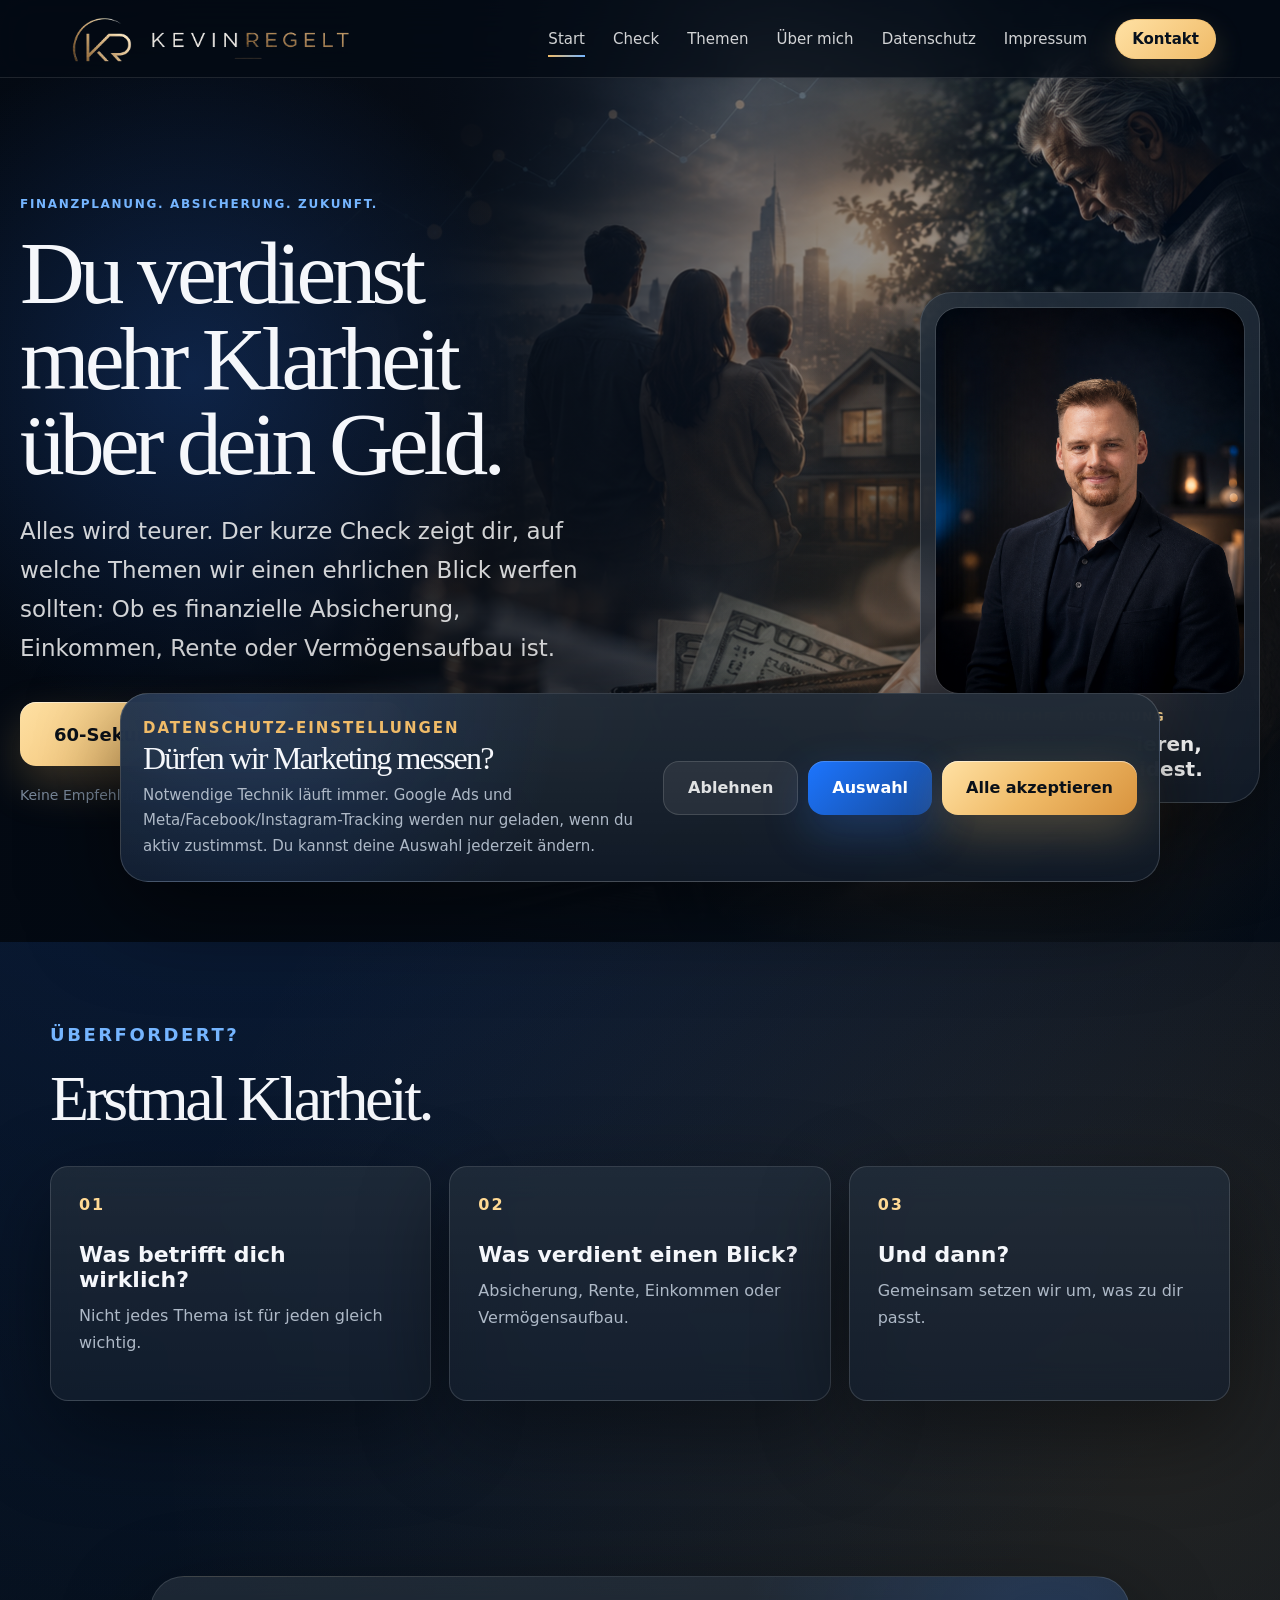
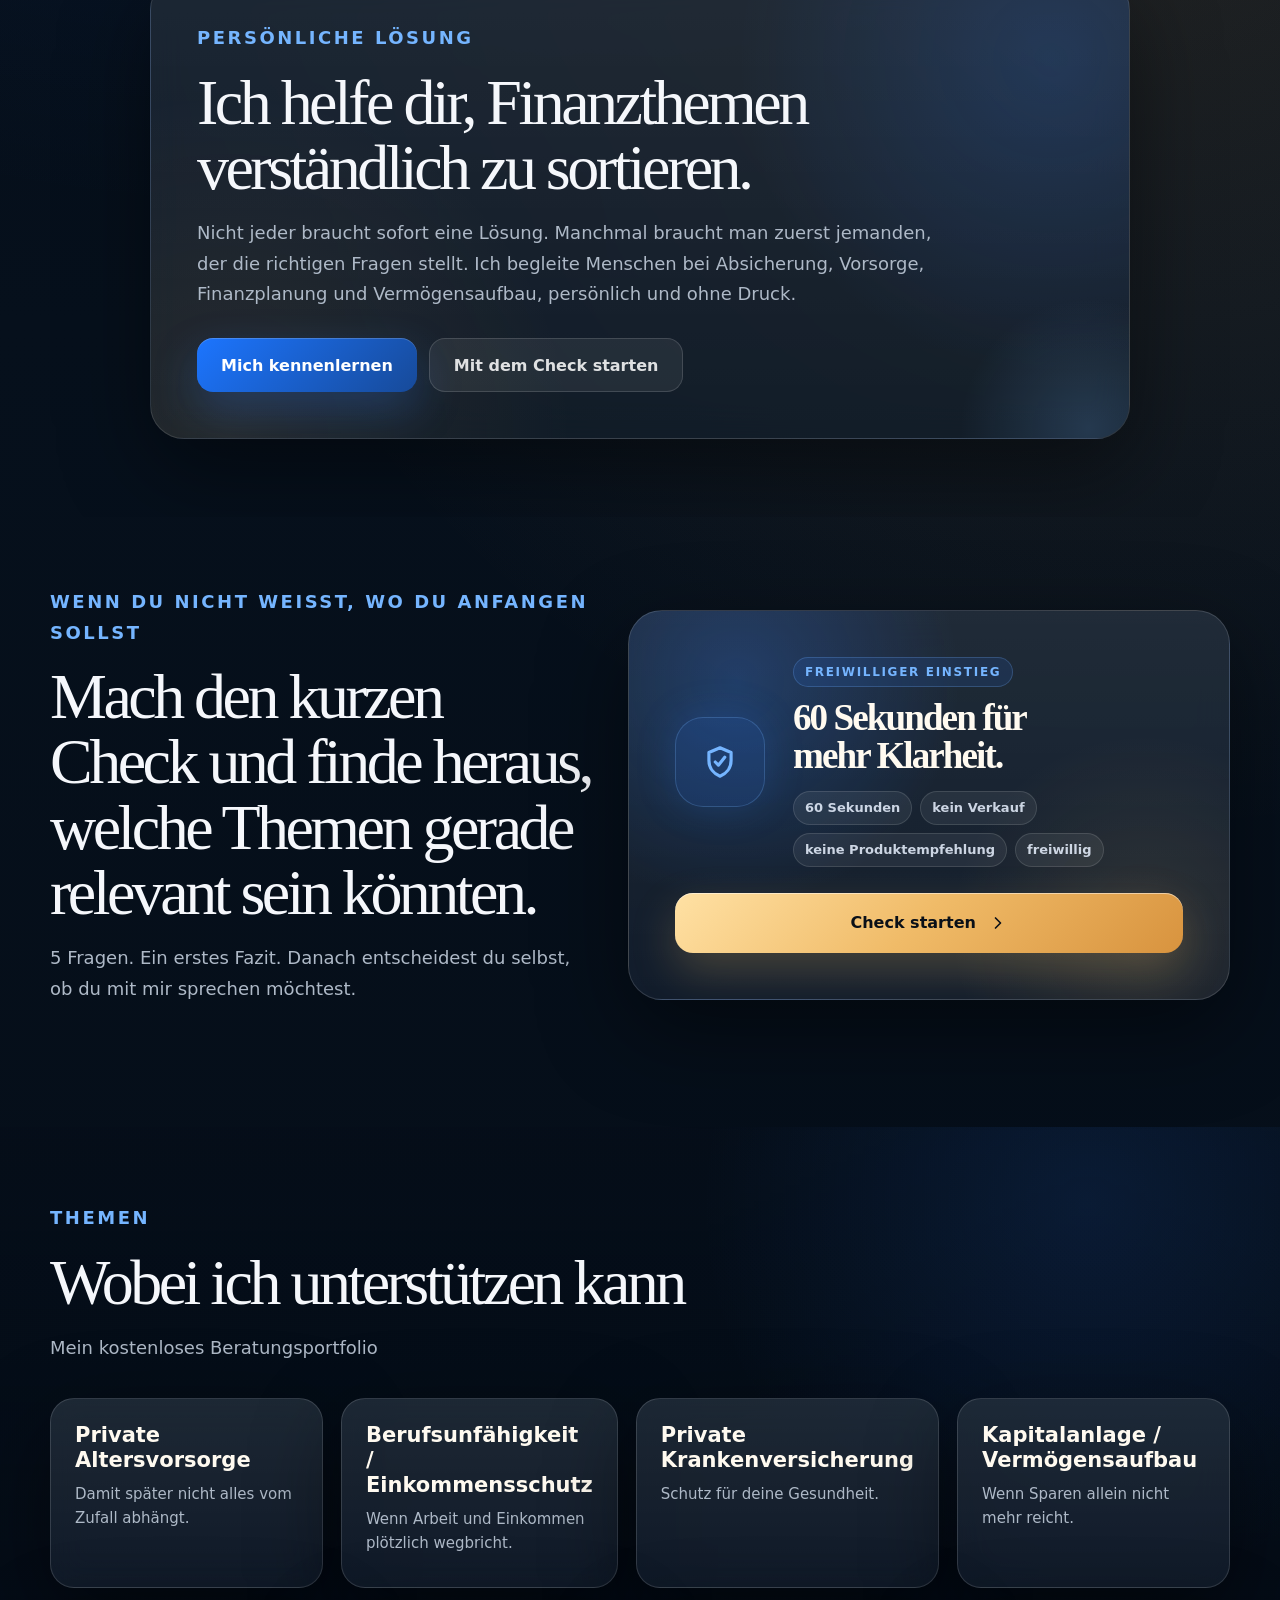
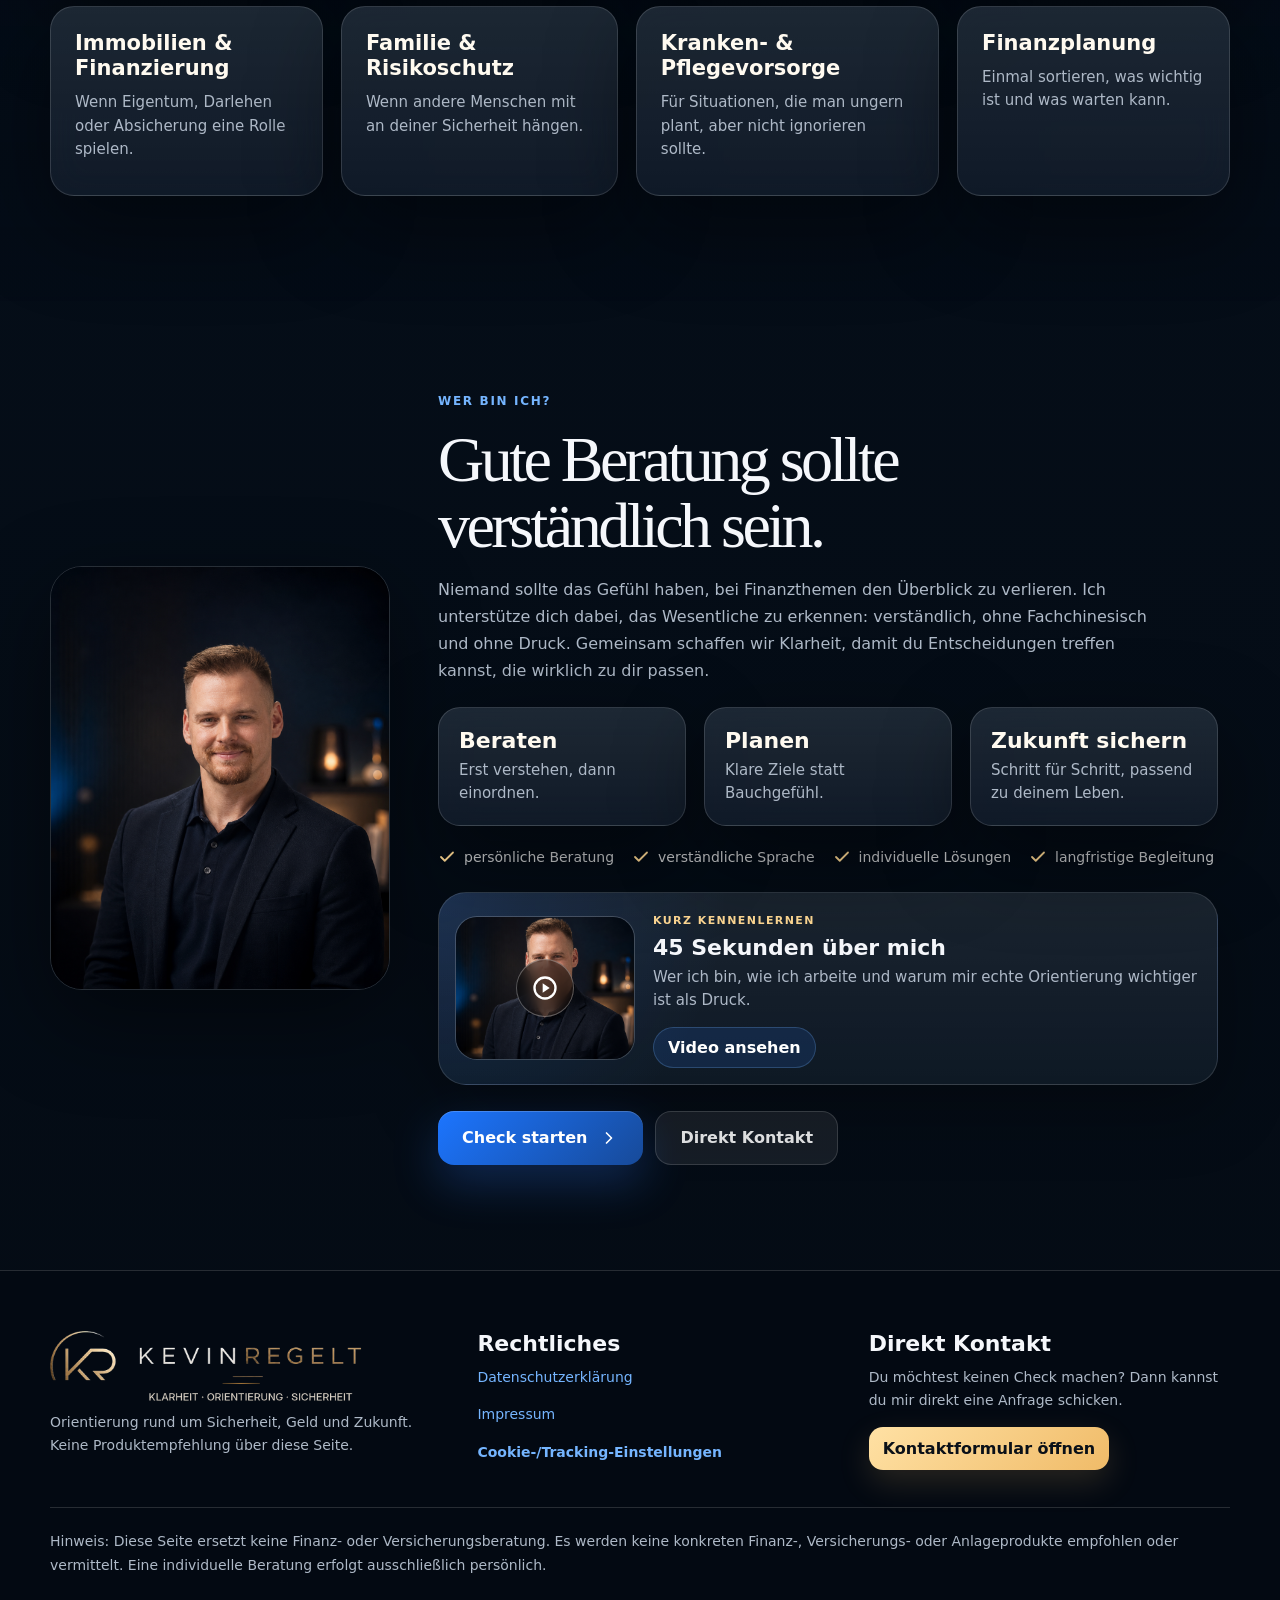
==== index.html @ d680064f "Add files via upload" ====
<!doctype html>
<html lang="de">
<head>
  <meta charset="UTF-8" />
  <meta name="viewport" content="width=device-width, initial-scale=1.0" />
  <title>Kevin | Orientierung für Sicherheit, Geld & Zukunft</title>
  <meta name="description" content="Kurzer, unverbindlicher Check für erste Orientierung rund um Sicherheit, Geld und Zukunft. Keine Produktempfehlung. Keine Beratung über diese Seite." />

  <!-- Die CSS-Datei steuert das komplette Aussehen der Seite. -->
  <link rel="stylesheet" href="style.css" />
</head>
<body>
  <!-- Kleine SVG-Icons werden hier unsichtbar definiert und später per <use> benutzt. Keine externe Library nötig. -->
  <svg class="svg-sprite" aria-hidden="true">
    <symbol id="icon-arrow" viewBox="0 0 24 24">
      <path d="M9 18l6-6-6-6" fill="none" stroke="currentColor" stroke-width="2" stroke-linecap="round" stroke-linejoin="round" />
    </symbol>
    <symbol id="icon-shield" viewBox="0 0 24 24">
      <path d="M12 3l7 3v5c0 5-3.2 8.5-7 10-3.8-1.5-7-5-7-10V6l7-3z" fill="none" stroke="currentColor" stroke-width="2" stroke-linejoin="round" />
      <path d="M9 12l2 2 4-5" fill="none" stroke="currentColor" stroke-width="2" stroke-linecap="round" stroke-linejoin="round" />
    </symbol>
    <symbol id="icon-heart" viewBox="0 0 24 24">
      <path d="M20.8 8.6c0 5.4-8.8 10.4-8.8 10.4S3.2 14 3.2 8.6A4.7 4.7 0 0 1 12 6.2a4.7 4.7 0 0 1 8.8 2.4z" fill="none" stroke="currentColor" stroke-width="2" stroke-linejoin="round" />
    </symbol>
    <symbol id="icon-target" viewBox="0 0 24 24">
      <circle cx="12" cy="12" r="8" fill="none" stroke="currentColor" stroke-width="2" />
      <circle cx="12" cy="12" r="3" fill="none" stroke="currentColor" stroke-width="2" />
    </symbol>
    <symbol id="icon-question" viewBox="0 0 24 24">
      <circle cx="12" cy="12" r="9" fill="none" stroke="currentColor" stroke-width="2" />
      <path d="M9.8 9a2.4 2.4 0 0 1 4.6 1.1c0 2.2-2.4 2.1-2.4 4" fill="none" stroke="currentColor" stroke-width="2" stroke-linecap="round" />
      <path d="M12 17.5h.01" fill="none" stroke="currentColor" stroke-width="3" stroke-linecap="round" />
    </symbol>
    <symbol id="icon-calendar" viewBox="0 0 24 24">
      <path d="M7 3v4M17 3v4M4 9h16M6 5h12a2 2 0 0 1 2 2v12a2 2 0 0 1-2 2H6a2 2 0 0 1-2-2V7a2 2 0 0 1 2-2z" fill="none" stroke="currentColor" stroke-width="2" stroke-linecap="round" stroke-linejoin="round" />
    </symbol>
    <symbol id="icon-play" viewBox="0 0 24 24">
      <circle cx="12" cy="12" r="9" fill="none" stroke="currentColor" stroke-width="2" />
      <path d="M10 8l6 4-6 4V8z" fill="currentColor" />
    </symbol>
    <symbol id="icon-lock" viewBox="0 0 24 24">
      <path d="M7 11V8a5 5 0 0 1 10 0v3" fill="none" stroke="currentColor" stroke-width="2" stroke-linecap="round" />
      <rect x="5" y="11" width="14" height="10" rx="2" fill="none" stroke="currentColor" stroke-width="2" />
    </symbol>
    <symbol id="icon-check" viewBox="0 0 24 24">
      <path d="M20 6L9 17l-5-5" fill="none" stroke="currentColor" stroke-width="2.4" stroke-linecap="round" stroke-linejoin="round" />
    </symbol>
  </svg>

  <!-- Header: Logo/Fallback, Navigation und Kontakt-CTA. -->
  <header class="site-header" id="top">
    <a class="brand brand-logo has-logo" href="#top" aria-label="Zur Startseite">
      <img class="brand-logo-img" src="assets/kevin-logo.png" alt="Kevin Regelt Logo" data-logo-img />
      <span class="brand-text-fallback" data-logo-fallback>
        <span class="brand-name">K. Zagorsak</span>
        <span class="brand-sub">Altersvorsorge &<br />Finanzplanung</span>
      </span>
    </a>

    <button class="menu-button" id="menuButton" type="button" aria-label="Menü öffnen" aria-expanded="false">
      <span></span><span></span><span></span>
    </button>

    <nav class="main-nav" id="mainNav" aria-label="Hauptnavigation">
      <a href="#top">Start</a>
      <a href="#check-teaser">Check</a>
      <a href="#topics">Themen</a>
      <a href="#about">Über mich</a>
      <a href="datenschutz.html">Datenschutz</a>
      <a href="impressum.html">Impressum</a>
      <button class="nav-cta" type="button" data-direct-contact>Kontakt</button>
    </nav>
  </header>

  <main>
    <!-- HERO: Hook zuerst. Der Check ist prominent, aber freiwillig. -->
    <section class="hero section-hero hero-hybrid" aria-labelledby="heroTitle">
      <div class="hero-overlay"></div>
      <div class="container hero-grid hero-grid-hybrid">
        <div class="hero-copy reveal">
          <p class="eyebrow">Finanzplanung. Absicherung. Zukunft.</p>
          <h1 id="heroTitle">Du verdienst mehr Klarheit über dein Geld.</h1>
          <p class="hero-text">
            Alles wird teurer. Der kurze Check zeigt dir, auf welche Themen wir einen ehrlichen Blick werfen sollten: Ob es finanzielle Absicherung, Einkommen, Rente oder Vermögensaufbau ist.
          </p>
          <div class="hero-actions">
            <button class="btn btn-primary btn-big" type="button" data-start-check>
              60-Sekunden-Check starten
              <svg><use href="#icon-arrow"></use></svg>
            </button>
            <a class="btn btn-ghost soft-link" href="#topics">Meine Leistungen</a>
          </div>
          <p class="micro-note">Keine Empfehlung. Kein Verkauf. Erstmal nur Orientierung.</p>
        </div>

        <aside class="hero-person-card reveal" aria-label="Kevin kurz vorgestellt">
          <div class="hero-person-image">
            <img src="assets/kevin-portrait.png" alt="Kevin" />
          </div>
          <div class="hero-person-copy">
            <span>Persönliche Einordnung</span>
            <strong>Verständlich sortieren, bevor du entscheidest.</strong>
          </div>
        </aside>
      </div>
    </section>

    <!-- WARUM: Problem direkt unter dem Hero, ohne zu überladen. -->
    <section class="section section-why" id="why" aria-labelledby="whyTitle">
      <div class="container">
        <div class="section-heading reveal">
          <p class="eyebrow">Überfordert?</p>
          <h2 id="whyTitle">Erstmal Klarheit.</h2>
        </div>

        <div class="why-grid">
          <article class="info-card why-card reveal">
            <span class="card-number">01</span>
            <h3>Was betrifft dich wirklich?</h3>
            <p>Nicht jedes Thema ist für jeden gleich wichtig.</p>
          </article>
          <article class="info-card why-card reveal">
            <span class="card-number">02</span>
            <h3>Was verdient einen Blick?</h3>
            <p>Absicherung, Rente, Einkommen oder Vermögensaufbau.</p>
          </article>
          <article class="info-card why-card reveal">
            <span class="card-number">03</span>
            <h3>Und dann?</h3>
            <p>Gemeinsam setzen wir um, was zu dir passt.</p>
          </article>
        </div>
      </div>
    </section>

    <!-- KEVIN-BRÜCKE: Früh Vertrauen aufbauen, ohne die Hook zu verdrängen. -->
    <section class="section section-kevin-bridge" id="kevin-bridge" aria-labelledby="kevinBridgeTitle">
      <div class="container kevin-bridge-grid">
        <div class="kevin-bridge-copy reveal">
          <p class="eyebrow">Persönliche Lösung</p>
          <h2 id="kevinBridgeTitle">Ich helfe dir, Finanzthemen verständlich zu sortieren.</h2>
          <p>
            Nicht jeder braucht sofort eine Lösung. Manchmal braucht man zuerst jemanden, der die richtigen Fragen stellt.
            Ich begleite Menschen bei Absicherung, Vorsorge, Finanzplanung und Vermögensaufbau, persönlich und ohne Druck.
          </p>
          <div class="bridge-actions">
            <a class="btn btn-secondary" href="#about">Mich kennenlernen</a>
            <button class="btn btn-ghost" type="button" data-start-check>Mit dem Check starten</button>
          </div>
        </div>
      </div>
    </section>

    <!-- CHECK: smarter Einstieg, kein Zwang. -->
    <section class="section section-focus" id="check-teaser" aria-labelledby="focusTitle">
      <div class="container focus-grid">
        <div class="focus-copy reveal">
          <p class="eyebrow">Wenn du nicht weißt, wo du anfangen sollst</p>
          <h2 id="focusTitle">Mach den kurzen Check und finde heraus, welche Themen gerade relevant sein könnten.</h2>
          <p>
            5 Fragen. Ein erstes Fazit. Danach entscheidest du selbst, ob du mit mir sprechen möchtest.
          </p>
        </div>

        <div class="focus-card focus-card-clean reveal">
          <div class="focus-card-main">
            <div class="focus-icon"><svg><use href="#icon-shield"></use></svg></div>
            <div class="focus-card-text">
              <span class="focus-card-kicker">Freiwilliger Einstieg</span>
              <h3>60 Sekunden für mehr Klarheit.</h3>
              <div class="focus-mini-facts" aria-label="Check kurz erklärt">
                <span>60 Sekunden</span>
                <span>kein Verkauf</span>
                <span>keine Produktempfehlung</span>
                <span>freiwillig</span>
              </div>
            </div>
          </div>

          <div class="focus-actions-inline">
            <button class="btn btn-primary" type="button" data-start-check>
              Check starten
              <svg><use href="#icon-arrow"></use></svg>
            </button>
          </div>
        </div>
      </div>
    </section>

    <!-- THEMEN: Leistungen bewusst tiefer unten, als mögliche Gesprächsfelder. -->
    <section class="section section-topics" id="topics" aria-labelledby="topicsTitle">
      <div class="container">
        <div class="section-heading reveal">
          <p class="eyebrow">Themen</p>
          <h2 id="topicsTitle">Wobei ich unterstützen kann</h2>
          <p>
            Mein kostenloses Beratungsportfolio
          </p>
        </div>

        <div class="topics-grid">
          <article class="topic-card reveal">
            <h3>Private Altersvorsorge</h3>
            <p>Damit später nicht alles vom Zufall abhängt.</p>
          </article>
          <article class="topic-card reveal">
            <h3>Berufsunfähigkeit / Einkommensschutz</h3>
            <p>Wenn Arbeit und Einkommen plötzlich wegbricht.</p>
          </article>
          <article class="topic-card reveal">
            <h3>Private Krankenversicherung</h3>
            <p>Schutz für deine Gesundheit.</p>
          </article>
          <article class="topic-card reveal">
            <h3>Kapitalanlage / Vermögensaufbau </h3>
            <p>Wenn Sparen allein nicht mehr reicht.</p>
          </article>
          <article class="topic-card reveal">
            <h3>Immobilien & Finanzierung</h3>
            <p>Wenn Eigentum, Darlehen oder Absicherung eine Rolle spielen.</p>
          </article>
          <article class="topic-card reveal">
            <h3>Familie & Risikoschutz</h3>
            <p>Wenn andere Menschen mit an deiner Sicherheit hängen.</p>
          </article>
          <article class="topic-card reveal">
            <h3>Kranken- & Pflegevorsorge</h3>
            <p>Für Situationen, die man ungern plant, aber nicht ignorieren sollte.</p>
          </article>
          <article class="topic-card reveal">
            <h3>Finanzplanung</h3>
            <p>Einmal sortieren, was wichtig ist und was warten kann.</p>
          </article>
        </div>
      </div>
    </section>

    <!-- ERGEBNIS / FAZIT: Anfangs komplett versteckt. Wird erst nach Abschluss des Checks eingeblendet. -->
    <section class="result-section is-hidden" id="result" aria-label="Dein erstes Fazit">
      <div class="result-bg"></div>
      <div class="container result-wrap">
        <div class="portrait-card result-pointer-card reveal">
          <img src="assets/kevin-result-pointer.png" alt="Kevin zeigt auf dein Fazit" />
        </div>

        <div class="result-content reveal">
          <p class="eyebrow gold">Dein erstes Fazit</p>
          <div class="result-text" id="resultText">
            <!-- Der Inhalt wird per JavaScript passend zu den Antworten eingesetzt. -->
          </div>

          <div class="result-actions">
            <button class="btn btn-primary btn-big" type="button" id="openContactButton">
              Kostenlos Termin vereinbaren
              <svg><use href="#icon-calendar"></use></svg>
            </button>
            <button class="btn btn-ghost" type="button" id="restartButton">Check neu starten</button>
          </div>

          <div class="trust-row" aria-label="Vorteile">
            <span><svg><use href="#icon-check"></use></svg> unverbindlich</span>
            <span><svg><use href="#icon-check"></use></svg> persönlich</span>
            <span><svg><use href="#icon-check"></use></svg> ohne Produktdruck</span>
          </div>
        </div>
      </div>
    </section>

    <!-- Nächster Schritt: Karten unter dem Fazit. Anfangs ebenfalls versteckt. -->
    <section class="section next-section is-hidden" id="nextSteps" aria-labelledby="nextTitle">
      <div class="container">
        <div class="section-heading compact reveal">
          <p class="eyebrow">Nächster Schritt</p>
          <h2 id="nextTitle">Du entscheidest, wie weit du gehen willst.</h2>
        </div>

        <div class="next-grid">
          <article class="next-card reveal">
            <div class="next-icon"><svg><use href="#icon-calendar"></use></svg></div>
            <div>
              <h3>Erstgespräch anfragen</h3>
              <p>Schick eine kurze Anfrage. Ich melde mich.</p>
            </div>
            <button class="btn btn-secondary" type="button" data-open-contact>
              Zum Formular
              <svg><use href="#icon-arrow"></use></svg>
            </button>
          </article>

          <article class="next-card video-card reveal">
            <div class="video-thumb">
              <img src="assets/kevin-portrait.png" alt="Kevin Video Vorschau" />
              <span class="play-bubble"><svg><use href="#icon-play"></use></svg></span>
            </div>
            <div>
              <h3>45 Sekunden über mich</h3>
              <p>Hier kann später ein kurzes Vorstellungs­video eingebunden werden.</p>
            </div>
            <button class="btn btn-secondary" type="button" id="videoButton" data-open-video>
              Video ansehen
              <svg><use href="#icon-arrow"></use></svg>
            </button>
          </article>
        </div>
      </div>
    </section>

    <!-- KONTAKTFORMULAR: Anfangs versteckt. Öffnet sich erst nach Klick auf den Fazit-CTA. -->
    <section class="section contact-section is-hidden" id="contact" aria-labelledby="contactTitle">
      <div class="container contact-grid">
        <div class="contact-copy reveal">
          <p class="eyebrow">Kostenloses Erstgespräch</p>
          <h2 id="contactTitle">Schreib mir einfach was dir wichtig ist.</h2>
          <p id="contactIntro">
            Die Anfrage ist keine Beratung und keine Kaufentscheidung. 
          </p>

        </div>

        <form class="contact-form reveal" id="contactForm" action="https://api.web3forms.com/submit" method="POST" novalidate>
          <input type="hidden" name="access_key" value="WEB3FORMS_ACCESS_KEY_HIER_EINTRAGEN" />
          <input type="hidden" name="subject" value="Neue Anfrage über Kevinregelt" />
          <input type="hidden" name="from_name" value="Kevinregelt Kontaktformular" />
          <input type="hidden" name="page_url" id="formSubmitUrlField" />

          <!-- Honeypot: Dieses Feld bleibt für echte Nutzer unsichtbar. Bots füllen es oft aus. -->
          <label class="hp-field" aria-hidden="true">
            Bitte leer lassen
            <input type="text" name="website" tabindex="-1" autocomplete="off" />
          </label>

          <div class="form-row">
            <label for="name">Name *</label>
            <input id="name" name="name" type="text" autocomplete="name" placeholder="Dein Name" required />
          </div>

          <div class="form-row">
            <label for="email">E-Mail *</label>
            <input id="email" name="email" type="email" autocomplete="email" placeholder="name@mail.de" required />
          </div>

          <div class="form-row two-cols">
            <div>
              <label for="phone">Telefon *</label>
              <input id="phone" name="phone" type="tel" autocomplete="tel" placeholder="Deine Telefonnummer" required />
            </div>
            <div>
              <label for="zip">PLZ *</label>
              <input id="zip" name="zip" type="text" inputmode="numeric" autocomplete="postal-code" placeholder="z. B. 50321" maxlength="5" required />
            </div>
          </div>

          <div class="form-row">
            <label for="contactWish">Wie möchtest du kontaktiert werden? *</label>
            <select id="contactWish" name="contact_wish" required>
              <option value="">Bitte auswählen</option>
              <option value="E-Mail">E-Mail</option>
              <option value="Telefon">Telefon</option>
              <option value="WhatsApp">WhatsApp</option>
            </select>
          </div>

          <div class="form-row">
            <label for="message">Worum geht es grob? optional</label>
            <textarea id="message" name="message" rows="4" placeholder="Zum Beispiel: Überblick, Familie, Einkommen, Zukunft, Selbstständigkeit ..."></textarea>
          </div>

          <div class="form-row referral-row">
            <label for="referralStatus">Wurdest du von jemandem empfohlen?</label>
            <select id="referralStatus" name="referral_status">
              <option value="">Bitte auswählen</option>
              <option value="Ja">Ja</option>
              <option value="Nein">Nein</option>
            </select>
          </div>

          <div class="form-row referral-name-row is-hidden" id="referralNameWrap">
            <label for="referralName">Von wem wurdest du empfohlen? optional</label>
            <input id="referralName" name="referral_name" type="text" autocomplete="off" placeholder="Vorname oder Name der Person" />
            <p class="form-help">Hier helfe ich nur, die Empfehlung richtig zuzuordnen.</p>
          </div>

          <!-- Diese versteckten Felder werden per JavaScript mit den Antworten befüllt. -->
          <input type="hidden" name="answer_life" id="answerLife" />
          <input type="hidden" name="answer_topic" id="answerTopic" />
          <input type="hidden" name="answer_detail" id="answerDetail" />
          <input type="hidden" name="answer_barrier" id="answerBarrier" />
          <input type="hidden" name="answer_channel" id="answerChannel" />
          <input type="hidden" name="result_type" id="resultTypeField" />
          <textarea name="check_summary" id="checkSummaryField" hidden></textarea>
          <input type="hidden" name="request_source" id="requestSourceField" value="Direktkontakt" />
          <input type="hidden" name="referral_source_url" id="referralSourceUrl" />
          <input type="hidden" name="consent_text" id="consentTextField" value="Datenschutzerklärung gelesen und Kontaktaufnahme zur Terminvereinbarung erlaubt." />

          <label class="checkbox-row">
            <input type="checkbox" name="privacy" required />
            <span>Ich habe die <a href="datenschutz.html" target="_blank" rel="noopener">Datenschutzerklärung</a> gelesen. *</span>
          </label>

          <label class="checkbox-row">
            <input type="checkbox" name="contact_permission" required />
            <span>Ich bin damit einverstanden, kontaktiert zu werden. *</span>
          </label>

          <p class="privacy-mini">
            Datenschutz kurz gesagt: Wenn du nach dem Check anfragst, werden deine Check-Antworten zusammen mit dem Formular an mich gesendet, damit er das Gespräch vorbereiten kann.
            Dazu gehört auch deine ausgewählte Zurückhaltung im Check. Bei Direktkontakt ohne Check werden keine Check-Antworten übermittelt. Marketing-Tracking wird erst nach freiwilliger Zustimmung aktiviert.
          </p>

          <button class="btn btn-primary btn-wide" type="submit">
            Anfrage absenden
            <svg><use href="#icon-arrow"></use></svg>
          </button>

          <p class="form-message" id="formMessage" role="status"></p>
        </form>
      </div>
    </section>


    <!-- Über-Kevin-Sektion: ausführlicher, aber sauber gegliedert. -->
    <section class="section about-section about-section-expanded" id="about" aria-labelledby="aboutTitle">
      <div class="container about-grid about-grid-enhanced">
        <div class="about-image reveal">
          <img src="assets/kevin-portrait.png" alt="Kevin" />
        </div>

        <div class="about-copy reveal">
          <p class="eyebrow">Wer bin ich?</p>
          <h2 id="aboutTitle">Gute Beratung sollte verständlich sein.</h2>
          <p>
            Niemand sollte das Gefühl haben, bei Finanzthemen den Überblick zu verlieren. Ich unterstütze dich dabei, das Wesentliche zu erkennen: verständlich, ohne Fachchinesisch und ohne Druck. Gemeinsam schaffen wir Klarheit, damit du Entscheidungen treffen kannst, die wirklich zu dir passen.
          </p>
<div class="values-grid" aria-label="Meine Arbeitsweise">
            <article class="value-card">
              <h3>Beraten</h3>
              <p>Erst verstehen, dann einordnen.</p>
            </article>
            <article class="value-card">
              <h3>Planen</h3>
              <p>Klare Ziele statt Bauchgefühl.</p>
            </article>
            <article class="value-card">
              <h3>Zukunft sichern</h3>
              <p>Schritt für Schritt, passend zu deinem Leben.</p>
            </article>
          </div>

          <div class="trust-row about-trust" aria-label="Vertrauenspunkte">
            <span><svg><use href="#icon-check"></use></svg> persönliche Beratung</span>
            <span><svg><use href="#icon-check"></use></svg> verständliche Sprache</span>
            <span><svg><use href="#icon-check"></use></svg> individuelle Lösungen</span>
            <span><svg><use href="#icon-check"></use></svg> langfristige Begleitung</span>
          </div>

          <div class="about-video-panel">
            <button class="about-video-preview" type="button" data-open-video aria-label="Mein kurzes Vorstellungsvideo ansehen">
              <img src="assets/kevin-portrait.png" alt="Vorschau auf mein Vorstellungsvideo" />
              <span class="play-bubble"><svg><use href="#icon-play"></use></svg></span>
            </button>
            <div class="about-video-copy">
              <span class="mini-eyebrow">Kurz kennenlernen</span>
              <h3>45 Sekunden über mich</h3>
              <p>Wer ich bin, wie ich arbeite und warum mir echte Orientierung wichtiger ist als Druck.</p>
              <button class="mini-video-button" type="button" data-open-video>Video ansehen</button>
            </div>
          </div>

          <div class="about-actions">
            <button class="btn btn-secondary" type="button" data-start-check>
              Check starten
              <svg><use href="#icon-arrow"></use></svg>
            </button>
            <button class="btn btn-ghost" type="button" data-direct-contact>Direkt Kontakt</button>
          </div>
        </div>
      </div>
    </section>

    <!-- Rechtliches liegt bewusst nicht mehr als langer Scroll-Bereich auf der Startseite. -->

  </main>

  <!-- CHECK-FOKUSMODUS: eigener Vollbild-Ort. Keine normale Webseiten-Sektion, kein Scroll-Funnel. -->
  <div class="check-overlay is-hidden" id="checkOverlay" aria-hidden="true" role="dialog" aria-label="Orientierungs-Check">
    <div class="check-backdrop" aria-hidden="true"></div>

    <div class="check-stage" id="funnelShell" aria-live="polite">
      <div class="check-stage-header">
        <div class="check-title-block">
          
          <span class="check-subtitle">Orientierungs-Check</span>
        </div>
        <div class="check-header-actions">
          <button class="check-back" id="checkBackButton" type="button" aria-label="Eine Frage zurück" disabled>← Zurück</button>
          <button class="check-close" id="checkCloseButton" type="button" aria-label="Check schließen">×</button>
        </div>
      </div>

      <div class="funnel-topline">
        <span id="stepCounter">1 / 5</span>
      </div>

      <div class="progress-track" aria-hidden="true">
        <div class="progress-fill" id="progressFill"></div>
      </div>

      <div id="questionArea" class="question-area">
        <!-- Die Fragen werden per JavaScript eingesetzt. -->
      </div>

      <p class="privacy-line">
        <svg><use href="#icon-lock"></use></svg>
        Lokal ausgewertet. Keine automatische Speicherung.
      </p>
    </div>
  </div>


  <!-- Footer mit Pflichtbereichen als Platzhalter. Für echte Veröffentlichung rechtlich prüfen lassen. -->
  <footer class="site-footer">
    <div class="container footer-grid">
      <div>
        <a class="brand footer-brand brand-logo has-logo" href="#top" aria-label="Zur Startseite">
          <img class="brand-logo-img" src="assets/kevin-logo-full.png" alt="Kevin Regelt Logo" data-logo-img />
          <span class="brand-text-fallback" data-logo-fallback>
            <span class="brand-name">K. Zagorsak</span>
            <span class="brand-sub">Altersvorsorge & Finanzplanung</span>
          </span>
        </a>
        <p>
          Orientierung rund um Sicherheit, Geld und Zukunft. Keine Produktempfehlung über diese Seite.
        </p>
      </div>

      <div class="footer-legal">
        <h3>Rechtliches</h3>
        <p><a href="datenschutz.html">Datenschutzerklärung</a></p>
        <p><a href="impressum.html">Impressum</a></p>
        <p><button class="footer-link-button" type="button" data-open-consent>Cookie-/Tracking-Einstellungen</button></p>
      </div>

      <div class="footer-legal">
        <h3>Direkt Kontakt</h3>
        <p>Du möchtest keinen Check machen? Dann kannst du mir direkt eine Anfrage schicken.</p>
        <button class="footer-contact-button" type="button" data-direct-contact>Kontaktformular öffnen</button>
      </div>
    </div>

    <div class="container legal-bottom">
      <p>
        Hinweis: Diese Seite ersetzt keine Finanz- oder Versicherungsberatung. Es werden keine konkreten Finanz-, Versicherungs- oder Anlageprodukte empfohlen oder vermittelt. Eine individuelle Beratung erfolgt ausschließlich persönlich.
      </p>
    </div>
  </footer>

  <!-- Video-Modal.
       Wenn Kevins echtes Video da ist: Datei als assets/kevin-video.mp4 ablegen.
       Das Modal nutzt keine externe Plattform und ist damit datenschutzfreundlicher als YouTube/Vimeo. -->
  <div class="modal is-hidden" id="videoModal" aria-hidden="true" role="dialog" aria-labelledby="videoModalTitle">
    <div class="modal-backdrop" data-close-modal></div>
    <div class="modal-card video-modal-card">
      <button class="modal-close" type="button" data-close-modal aria-label="Video-Fenster schließen">×</button>
      <p class="eyebrow">Kurz kennenlernen</p>
      <h2 id="videoModalTitle">45 Sekunden über mich</h2>
      <p>
        Hier kann mein echtes Vorstellungs­video laufen: kurz, persönlich und ohne Verkaufsdruck.
      </p>

      <div class="video-frame">
        <video id="kevinVideo" class="video-player" controls playsinline preload="metadata" poster="assets/kevin-portrait.png">
          <source src="assets/kevin-video.mp4" type="video/mp4" />
          Dein Browser kann dieses Video leider nicht abspielen.
        </video>
        <div class="video-fallback-note">
          <svg><use href="#icon-play"></use></svg>
          <span>Lege später die Datei <strong>kevin-video.mp4</strong> in den Ordner <strong>assets</strong>.</span>
        </div>
      </div>
    </div>
  </div>


  <!-- Consent-Banner: Marketing ist standardmäßig AUS und wird erst nach aktiver Zustimmung geladen. -->
  <div class="consent-banner is-hidden" id="consentBanner" role="dialog" aria-labelledby="consentTitle" aria-live="polite">
    <div class="consent-content">
      <div>
        <p class="consent-kicker">Datenschutz-Einstellungen</p>
        <h2 id="consentTitle">Dürfen wir Marketing messen?</h2>
        <p>
          Notwendige Technik läuft immer. Google Ads und Meta/Facebook/Instagram-Tracking werden nur geladen,
          wenn du aktiv zustimmst. Du kannst deine Auswahl jederzeit ändern.
        </p>
      </div>
      <div class="consent-actions">
        <button class="btn btn-ghost" type="button" id="rejectCookies">Ablehnen</button>
        <button class="btn btn-secondary" type="button" id="openConsentSettings">Auswahl</button>
        <button class="btn btn-primary" type="button" id="acceptCookies">Alle akzeptieren</button>
      </div>
    </div>
  </div>

  <div class="modal is-hidden" id="consentModal" aria-hidden="true" role="dialog" aria-labelledby="consentModalTitle">
    <div class="modal-backdrop" data-close-consent></div>
    <div class="modal-card consent-modal-card">
      <button class="modal-close" type="button" data-close-consent aria-label="Datenschutz-Einstellungen schließen">×</button>
      <p class="eyebrow">Privatsphäre</p>
      <h2 id="consentModalTitle">Cookie- & Tracking-Einstellungen</h2>
      <p>Du entscheidest, ob Marketing-Dienste geladen werden. Notwendige Funktionen sind für den Betrieb der Webseite erforderlich.</p>

      <div class="consent-option locked">
        <div>
          <strong>Notwendig</strong>
          <span>Seitendarstellung, Formularschutz, Consent-Speicherung.</span>
        </div>
        <span class="status-pill">immer aktiv</span>
      </div>

      <label class="consent-option">
        <div>
          <strong>Marketing & Conversion-Messung</strong>
          <span>Google Ads und Meta Pixel, erst nach Zustimmung und nur wenn IDs hinterlegt sind.</span>
        </div>
        <input type="checkbox" id="marketingConsent" />
      </label>

      <div class="modal-actions">
        <button class="btn btn-ghost" type="button" id="saveRejectCookies">Ablehnen</button>
        <button class="btn btn-primary" type="button" id="saveConsentSettings">Auswahl speichern</button>
      </div>
    </div>
  </div>

  <!-- Die JavaScript-Datei steuert Funnel, Ergebnis, Formular und kleine Animationen. -->
  <script src="script.js"></script>
</body>
</html>
---- style.css ----
/*
  Kevin Funnel Website
  --------------------
  Diese Datei enthält nur Styling.
  Du kannst Farben, Abstände und Schriftgrößen später hier ändern.
*/

:root {
  --bg: #06101c;
  --bg-2: #0a1726;
  --card: rgba(12, 25, 40, 0.78);
  --card-solid: #0d1a2a;
  --line: rgba(255, 255, 255, 0.14);
  --line-strong: rgba(255, 255, 255, 0.24);
  --text: #f5f7fb;
  --muted: #aeb9c7;
  --soft: #788799;
  --blue: #2f7dff;
  --blue-2: #75b5ff;
  --gold: #f0bb68;
  --gold-2: #ffd994;
  --danger: #ff7a7a;
  --success: #82f2b1;
  --radius: 28px;
  --radius-small: 18px;
  --shadow: 0 30px 90px rgba(0, 0, 0, 0.45);
  --max: 1180px;
  --header-height: 78px;
}

* {
  box-sizing: border-box;
}

html {
  scroll-behavior: smooth;
}

body {
  margin: 0;
  font-family: Inter, ui-sans-serif, system-ui, -apple-system, BlinkMacSystemFont, "Segoe UI", Arial, sans-serif;
  color: var(--text);
  background:
    radial-gradient(circle at 20% 10%, rgba(47, 125, 255, 0.18), transparent 30%),
    radial-gradient(circle at 90% 30%, rgba(240, 187, 104, 0.12), transparent 28%),
    linear-gradient(180deg, #020711 0%, var(--bg) 40%, #040b14 100%);
  min-height: 100vh;
  overflow-x: hidden;
}

body.menu-open,
body.modal-open {
  overflow: hidden;
}

img {
  max-width: 100%;
  display: block;
}

a {
  color: inherit;
  text-decoration: none;
}

button,
input,
select,
textarea {
  font: inherit;
}

button {
  cursor: pointer;
}

.svg-sprite {
  position: absolute;
  width: 0;
  height: 0;
  overflow: hidden;
}

.container {
  width: min(var(--max), calc(100% - 40px));
  margin: 0 auto;
}

.site-header {
  position: fixed;
  inset: 0 0 auto 0;
  z-index: 50;
  min-height: var(--header-height);
  padding: 0 clamp(20px, 5vw, 64px);
  display: flex;
  align-items: center;
  justify-content: space-between;
  background: rgba(3, 10, 20, 0.72);
  border-bottom: 1px solid rgba(255, 255, 255, 0.11);
  backdrop-filter: blur(18px);
}

.brand {
  display: inline-flex;
  align-items: center;
  gap: 16px;
  min-width: 0;
}

.brand-name {
  font-family: Georgia, "Times New Roman", serif;
  font-size: clamp(32px, 4vw, 48px);
  line-height: 1;
  letter-spacing: -0.05em;
  color: #fff6e8;
}

.brand-line {
  display: block;
  width: 1px;
  height: 38px;
  background: rgba(255, 255, 255, 0.22);
}

.brand-sub {
  color: var(--muted);
  text-transform: uppercase;
  letter-spacing: 0.18em;
  font-size: 12px;
  line-height: 1.35;
}

.main-nav {
  display: flex;
  gap: 28px;
  align-items: center;
  color: rgba(255, 255, 255, 0.82);
  font-size: 15px;
}

.main-nav a {
  position: relative;
  transition: color 180ms ease;
}

.main-nav a::after {
  content: "";
  position: absolute;
  left: 0;
  right: 0;
  bottom: -9px;
  height: 2px;
  background: linear-gradient(90deg, var(--gold), var(--blue-2));
  opacity: 0;
  transform: scaleX(0.4);
  transition: 180ms ease;
}

.main-nav a:hover {
  color: #fff;
}

.main-nav a:hover::after,
.main-nav a:first-child::after {
  opacity: 1;
  transform: scaleX(1);
}

.menu-button {
  display: none;
  width: 46px;
  height: 46px;
  border: 1px solid var(--line);
  border-radius: 14px;
  background: rgba(255, 255, 255, 0.05);
  color: #fff;
  align-items: center;
  justify-content: center;
  flex-direction: column;
  gap: 6px;
}

.menu-button span {
  width: 22px;
  height: 2px;
  border-radius: 99px;
  background: currentColor;
  transition: 180ms ease;
}

.hero {
  position: relative;
  min-height: 820px;
  padding-top: calc(var(--header-height) + 76px);
  display: flex;
  align-items: center;
  overflow: hidden;
  background-image: url("assets/hero-bg.png");
  background-size: cover;
  background-position: center right;
}

.hero::before {
  content: "";
  position: absolute;
  inset: 0;
  background:
    linear-gradient(90deg, rgba(3, 9, 18, 0.96) 0%, rgba(3, 9, 18, 0.82) 34%, rgba(3, 9, 18, 0.25) 72%, rgba(3, 9, 18, 0.55) 100%),
    linear-gradient(0deg, #06101c 0%, transparent 25%, transparent 100%);
  z-index: 0;
}

.hero-overlay {
  position: absolute;
  inset: 0;
  background:
    radial-gradient(circle at 15% 40%, rgba(47, 125, 255, 0.22), transparent 28%),
    radial-gradient(circle at 78% 70%, rgba(240, 187, 104, 0.13), transparent 32%);
  z-index: 1;
  pointer-events: none;
}

.hero-grid {
  position: relative;
  z-index: 2;
  display: grid;
  grid-template-columns: minmax(0, 600px) 1fr;
  align-items: center;
  width: min(1260px, calc(100% - 40px));
}

.hero-copy {
  padding: 40px 0 120px;
}

.eyebrow {
  margin: 0 0 16px;
  color: var(--blue-2);
  font-weight: 700;
  letter-spacing: 0.14em;
  text-transform: uppercase;
  font-size: 12px;
}

.eyebrow.gold {
  color: var(--gold-2);
}

h1,
h2,
h3,
p {
  margin-top: 0;
}

h1,
h2 {
  font-family: Georgia, "Times New Roman", serif;
  font-weight: 500;
  letter-spacing: -0.055em;
}

h1 {
  font-size: clamp(48px, 7vw, 92px);
  line-height: 0.95;
  max-width: 780px;
  margin-bottom: 26px;
  text-wrap: balance;
}

h2 {
  font-size: clamp(36px, 5vw, 64px);
  line-height: 1.02;
  margin-bottom: 18px;
  text-wrap: balance;
}

h3 {
  font-size: 22px;
  margin-bottom: 10px;
}

p {
  color: var(--muted);
  line-height: 1.7;
}

.hero-text {
  max-width: 560px;
  font-size: clamp(18px, 2.2vw, 23px);
  color: rgba(255, 255, 255, 0.82);
}

.hero-actions {
  display: flex;
  gap: 14px;
  flex-wrap: wrap;
  align-items: center;
  margin-top: 34px;
}

.btn {
  appearance: none;
  border: 0;
  min-height: 54px;
  padding: 0 24px;
  border-radius: 16px;
  display: inline-flex;
  align-items: center;
  justify-content: center;
  gap: 12px;
  color: #fff;
  font-weight: 750;
  transition: transform 180ms ease, box-shadow 180ms ease, border-color 180ms ease, background 180ms ease;
  user-select: none;
  white-space: nowrap;
}

.btn svg {
  width: 20px;
  height: 20px;
}

.btn:hover {
  transform: translateY(-2px);
}

.btn-primary {
  color: #0a1018;
  background: linear-gradient(135deg, #ffe1a4 0%, var(--gold) 48%, #d8933e 100%);
  box-shadow: 0 18px 45px rgba(240, 187, 104, 0.24), inset 0 1px 0 rgba(255, 255, 255, 0.5);
}

.btn-primary:hover {
  box-shadow: 0 24px 60px rgba(240, 187, 104, 0.34), inset 0 1px 0 rgba(255, 255, 255, 0.6);
}

.btn-secondary {
  background: linear-gradient(135deg, #1c75ff, #174a99);
  box-shadow: 0 18px 45px rgba(47, 125, 255, 0.25), inset 0 1px 0 rgba(255, 255, 255, 0.18);
}

.btn-ghost {
  background: rgba(255, 255, 255, 0.07);
  border: 1px solid var(--line);
  color: rgba(255, 255, 255, 0.86);
}

.btn-big {
  min-height: 64px;
  padding-inline: 34px;
  font-size: 18px;
}

.btn-wide {
  width: 100%;
}

.micro-note {
  margin-top: 18px;
  color: var(--soft);
  font-size: 14px;
}

.section {
  position: relative;
  padding: 105px 0;
}

.section-intro {
  padding-top: 70px;
}

.section-heading {
  max-width: 800px;
  margin-bottom: 34px;
}

.section-heading.compact {
  margin-bottom: 24px;
}

.section-heading p {
  font-size: 18px;
}

.steps-grid {
  display: grid;
  grid-template-columns: repeat(3, 1fr);
  gap: 18px;
}

.info-card,
.next-card,
.contact-form,
.disclaimer-box,
.funnel-shell {
  border: 1px solid var(--line);
  background:
    linear-gradient(180deg, rgba(255, 255, 255, 0.08), rgba(255, 255, 255, 0.03)),
    rgba(10, 23, 38, 0.72);
  box-shadow: var(--shadow);
  backdrop-filter: blur(18px);
}

.info-card {
  padding: 28px;
  border-radius: var(--radius-small);
  min-height: 220px;
}

.card-number {
  display: inline-flex;
  margin-bottom: 28px;
  color: var(--gold-2);
  font-weight: 900;
  letter-spacing: 0.12em;
}

.check-container {
  display: grid;
  grid-template-columns: 0.85fr 1.15fr;
  gap: 42px;
  align-items: center;
}

.check-left p {
  font-size: 18px;
}

.check-bullets {
  list-style: none;
  padding: 0;
  margin: 26px 0 0;
  display: grid;
  gap: 14px;
  color: rgba(255, 255, 255, 0.84);
}

.check-bullets li {
  display: flex;
  align-items: center;
  gap: 10px;
}

.check-bullets svg,
.trust-row svg {
  width: 18px;
  height: 18px;
  color: var(--gold-2);
  flex: 0 0 auto;
}

.funnel-shell {
  min-height: 520px;
  border-radius: 32px;
  padding: clamp(24px, 4vw, 38px);
  position: relative;
  overflow: hidden;
}

.funnel-shell::before {
  content: "";
  position: absolute;
  inset: -40% -30% auto auto;
  width: 360px;
  height: 360px;
  background: radial-gradient(circle, rgba(47, 125, 255, 0.25), transparent 70%);
  pointer-events: none;
}

.funnel-topline {
  position: relative;
  z-index: 1;
  display: flex;
  justify-content: space-between;
  gap: 16px;
  color: rgba(255, 255, 255, 0.82);
  font-size: 14px;
  margin-bottom: 14px;
}

.progress-track {
  position: relative;
  z-index: 1;
  height: 8px;
  border-radius: 999px;
  background: rgba(255, 255, 255, 0.12);
  overflow: hidden;
  margin-bottom: 34px;
}

.progress-fill {
  width: 0%;
  height: 100%;
  border-radius: inherit;
  background: linear-gradient(90deg, var(--blue), var(--blue-2));
  box-shadow: 0 0 24px rgba(47, 125, 255, 0.8);
  transition: width 280ms ease;
}

.question-area {
  position: relative;
  z-index: 1;
  animation: fadeUp 260ms ease both;
}

.question-area h3 {
  font-family: Georgia, "Times New Roman", serif;
  font-weight: 500;
  letter-spacing: -0.04em;
  font-size: clamp(32px, 4vw, 46px);
  line-height: 1.05;
  margin-bottom: 10px;
}

.question-area p {
  margin-bottom: 22px;
}

.is-welcome {
  text-align: center;
  max-width: 520px;
  margin: 0 auto;
  padding-top: 12px;
}

.welcome-icon,
.next-icon {
  width: 72px;
  height: 72px;
  margin: 0 auto 20px;
  display: grid;
  place-items: center;
  border-radius: 24px;
  color: var(--blue-2);
  background: rgba(47, 125, 255, 0.14);
  border: 1px solid rgba(117, 181, 255, 0.24);
  box-shadow: 0 0 40px rgba(47, 125, 255, 0.18);
}

.welcome-icon svg,
.next-icon svg {
  width: 34px;
  height: 34px;
}

.answers-grid {
  display: grid;
  gap: 14px;
}

.answer-button {
  width: 100%;
  min-height: 78px;
  padding: 18px;
  border-radius: 20px;
  border: 1px solid rgba(255, 255, 255, 0.14);
  background: rgba(255, 255, 255, 0.055);
  color: var(--text);
  display: grid;
  grid-template-columns: auto 1fr auto;
  align-items: center;
  gap: 16px;
  text-align: left;
  transition: 180ms ease;
}

.answer-button:hover,
.answer-button:focus-visible {
  outline: none;
  transform: translateY(-2px);
  border-color: rgba(117, 181, 255, 0.78);
  background: rgba(47, 125, 255, 0.15);
  box-shadow: 0 16px 45px rgba(47, 125, 255, 0.16);
}

.answer-icon {
  width: 42px;
  height: 42px;
  display: grid;
  place-items: center;
  border-radius: 15px;
  background: rgba(47, 125, 255, 0.13);
  color: var(--blue-2);
}

.answer-icon svg {
  width: 24px;
  height: 24px;
}

.answer-text strong {
  display: block;
  font-size: 17px;
  margin-bottom: 4px;
}

.answer-text span {
  color: var(--muted);
  font-size: 14px;
  line-height: 1.45;
}

.answer-arrow {
  color: rgba(255, 255, 255, 0.56);
}

.privacy-line {
  position: relative;
  z-index: 1;
  display: flex;
  justify-content: center;
  align-items: center;
  gap: 8px;
  margin: 28px 0 0;
  font-size: 13px;
  color: var(--soft);
}

.privacy-line svg {
  width: 16px;
  height: 16px;
}

.result-section {
  position: relative;
  min-height: 760px;
  padding: 120px 0;
  display: flex;
  align-items: center;
  overflow: hidden;
  border-block: 1px solid var(--line);
}

.result-bg {
  position: absolute;
  inset: 0;
  background-image: url("assets/result-bg.png");
  background-size: cover;
  background-position: center right;
  opacity: 0.95;
}

.result-section::before {
  content: "";
  position: absolute;
  inset: 0;
  background:
    linear-gradient(90deg, rgba(3, 9, 18, 0.94) 0%, rgba(3, 9, 18, 0.78) 43%, rgba(3, 9, 18, 0.34) 100%),
    linear-gradient(0deg, rgba(6, 16, 28, 1) 0%, transparent 18%, transparent 78%, rgba(6, 16, 28, 0.92) 100%);
  z-index: 1;
}

.result-wrap {
  position: relative;
  z-index: 2;
  display: grid;
  grid-template-columns: 360px minmax(0, 650px);
  gap: 52px;
  align-items: center;
}

.portrait-card {
  border-radius: 32px;
  padding: 10px;
  background: linear-gradient(135deg, rgba(255, 255, 255, 0.26), rgba(255, 255, 255, 0.04));
  border: 1px solid rgba(255, 255, 255, 0.18);
  box-shadow: var(--shadow);
}

.portrait-card img {
  border-radius: 24px;
  aspect-ratio: 4 / 5;
  object-fit: cover;
}

.result-content {
  padding: 34px;
  border-radius: 32px;
  background: rgba(6, 16, 28, 0.56);
  border: 1px solid rgba(255, 255, 255, 0.12);
  backdrop-filter: blur(14px);
  box-shadow: var(--shadow);
}

.result-text p {
  font-size: 18px;
  color: rgba(255, 255, 255, 0.82);
}

.result-text .result-tagline {
  color: #fff;
  font-size: 22px;
  line-height: 1.45;
  margin-bottom: 16px;
}

.result-actions {
  display: flex;
  gap: 14px;
  flex-wrap: wrap;
  align-items: center;
  margin-top: 30px;
}

.trust-row {
  display: flex;
  gap: 18px;
  flex-wrap: wrap;
  margin-top: 22px;
  color: rgba(255, 255, 255, 0.78);
  font-size: 14px;
}

.trust-row span {
  display: inline-flex;
  align-items: center;
  gap: 8px;
}

.next-section {
  padding-top: 80px;
}

.next-grid {
  display: grid;
  grid-template-columns: 1fr 1fr;
  gap: 18px;
}

.next-card {
  border-radius: 28px;
  padding: 24px;
  display: grid;
  grid-template-columns: auto 1fr auto;
  gap: 18px;
  align-items: center;
}

.next-icon {
  margin: 0;
  width: 64px;
  height: 64px;
}

.video-card {
  grid-template-columns: 150px 1fr auto;
}

.video-thumb {
  position: relative;
  overflow: hidden;
  border-radius: 22px;
  border: 1px solid var(--line);
  min-height: 112px;
}

.video-thumb img {
  width: 100%;
  height: 112px;
  object-fit: cover;
}

.play-bubble {
  position: absolute;
  inset: 0;
  margin: auto;
  width: 58px;
  height: 58px;
  border-radius: 999px;
  display: grid;
  place-items: center;
  color: #fff;
  background: rgba(0, 0, 0, 0.45);
  border: 1px solid rgba(255, 255, 255, 0.3);
  backdrop-filter: blur(8px);
}

.play-bubble svg {
  width: 28px;
  height: 28px;
}

.contact-section {
  padding-top: 80px;
}

.contact-grid {
  display: grid;
  grid-template-columns: 0.9fr 1.1fr;
  gap: 38px;
  align-items: start;
}

.contact-copy p {
  font-size: 18px;
}

.disclaimer-box {
  border-radius: 24px;
  padding: 22px;
  margin-top: 26px;
}

.disclaimer-box strong {
  color: #fff;
}

.disclaimer-box p {
  margin: 8px 0 0;
  font-size: 15px;
}

.contact-form {
  border-radius: 32px;
  padding: clamp(22px, 4vw, 36px);
}

.form-row {
  margin-bottom: 18px;
}

.form-row label,
.contact-form > label:not(.hp-field) {
  display: block;
  margin-bottom: 8px;
  color: rgba(255, 255, 255, 0.88);
  font-weight: 700;
}

input,
select,
textarea {
  width: 100%;
  color: var(--text);
  background: rgba(255, 255, 255, 0.07);
  border: 1px solid rgba(255, 255, 255, 0.14);
  border-radius: 16px;
  padding: 15px 16px;
  outline: none;
  transition: 160ms ease;
}

input:focus,
select:focus,
textarea:focus {
  border-color: rgba(117, 181, 255, 0.7);
  box-shadow: 0 0 0 4px rgba(47, 125, 255, 0.16);
}

select option {
  background: #0d1a2a;
  color: #fff;
}

textarea {
  resize: vertical;
}

.two-cols {
  display: grid;
  grid-template-columns: 1fr 0.6fr;
  gap: 14px;
}

.checkbox-row {
  display: grid !important;
  grid-template-columns: auto 1fr;
  gap: 10px;
  align-items: start;
  color: var(--muted);
  font-weight: 500 !important;
  margin: 14px 0;
  line-height: 1.5;
}

.checkbox-row input {
  width: 18px;
  height: 18px;
  margin-top: 2px;
}

.checkbox-row a {
  color: var(--blue-2);
  text-decoration: underline;
  text-underline-offset: 3px;
}

.hp-field {
  display: none !important;
}

.form-message {
  min-height: 28px;
  margin: 14px 0 0;
  font-weight: 700;
}

.form-message.success {
  color: var(--success);
}

.form-message.error {
  color: var(--danger);
}

.about-section {
  padding-top: 60px;
}

.about-grid {
  display: grid;
  grid-template-columns: 320px minmax(0, 720px);
  gap: 48px;
  align-items: center;
}

.about-image {
  border-radius: 32px;
  overflow: hidden;
  border: 1px solid var(--line);
  box-shadow: var(--shadow);
}

.about-image img {
  aspect-ratio: 4 / 5;
  object-fit: cover;
}

.site-footer {
  border-top: 1px solid var(--line);
  padding: 60px 0 30px;
  background: rgba(3, 9, 18, 0.82);
}

.footer-grid {
  display: grid;
  grid-template-columns: 1.1fr 1fr 1fr;
  gap: 30px;
}

.footer-brand .brand-name {
  font-size: 34px;
}

.footer-legal h3 {
  margin: 0 0 10px;
}

.footer-legal p,
.site-footer p {
  font-size: 14px;
}

.legal-bottom {
  margin-top: 28px;
  padding-top: 22px;
  border-top: 1px solid var(--line);
}

.legal-bottom p {
  margin-bottom: 0;
}

.modal {
  position: fixed;
  inset: 0;
  z-index: 100;
  display: grid;
  place-items: center;
  padding: 22px;
}

.modal-backdrop {
  position: absolute;
  inset: 0;
  background: rgba(0, 0, 0, 0.72);
  backdrop-filter: blur(12px);
}

.modal-card {
  position: relative;
  width: min(560px, 100%);
  border: 1px solid var(--line);
  border-radius: 28px;
  background: var(--card-solid);
  padding: 28px;
  box-shadow: var(--shadow);
}

.modal-close {
  position: absolute;
  top: 16px;
  right: 16px;
  width: 42px;
  height: 42px;
  border: 1px solid var(--line);
  border-radius: 14px;
  background: rgba(255, 255, 255, 0.06);
  color: #fff;
  font-size: 28px;
}

.fake-video {
  height: 230px;
  display: grid;
  place-items: center;
  gap: 12px;
  border-radius: 22px;
  background: linear-gradient(135deg, rgba(47, 125, 255, 0.22), rgba(240, 187, 104, 0.12));
  border: 1px solid var(--line);
}

.fake-video svg {
  width: 70px;
  height: 70px;
}

.is-hidden {
  display: none !important;
}

.reveal {
  opacity: 0;
  transform: translateY(18px);
  transition: opacity 600ms ease, transform 600ms ease;
}

.reveal.is-visible {
  opacity: 1;
  transform: translateY(0);
}

@keyframes fadeUp {
  from {
    opacity: 0;
    transform: translateY(10px);
  }
  to {
    opacity: 1;
    transform: translateY(0);
  }
}

@media (max-width: 980px) {
  :root {
    --header-height: 72px;
  }

  .menu-button {
    display: inline-flex;
    z-index: 60;
  }

  .main-nav {
    position: fixed;
    inset: var(--header-height) 16px auto 16px;
    display: grid;
    gap: 0;
    padding: 14px;
    border: 1px solid var(--line);
    border-radius: 24px;
    background: rgba(8, 18, 31, 0.96);
    box-shadow: var(--shadow);
    transform: translateY(-12px);
    opacity: 0;
    pointer-events: none;
    transition: 180ms ease;
  }

  .main-nav.is-open {
    transform: translateY(0);
    opacity: 1;
    pointer-events: auto;
  }

  .main-nav a {
    padding: 16px;
    border-radius: 14px;
  }

  .main-nav a:hover {
    background: rgba(255, 255, 255, 0.06);
  }

  .main-nav a::after {
    display: none;
  }

  .brand-sub,
  .brand-line {
    display: none;
  }

  .hero {
    min-height: auto;
    padding: calc(var(--header-height) + 50px) 0 72px;
    background-position: center top;
  }

  .hero::before {
    background:
      linear-gradient(180deg, rgba(3, 9, 18, 0.58) 0%, rgba(3, 9, 18, 0.86) 46%, rgba(3, 9, 18, 0.98) 100%),
      linear-gradient(90deg, rgba(3, 9, 18, 0.88) 0%, rgba(3, 9, 18, 0.45) 100%);
  }

  .hero-grid,
  .check-container,
  .result-wrap,
  .contact-grid,
  .about-grid {
    grid-template-columns: 1fr;
  }

  .hero-copy {
    padding: 150px 0 30px;
  }

  .steps-grid,
  .next-grid,
  .footer-grid {
    grid-template-columns: 1fr;
  }

  .result-wrap {
    gap: 24px;
  }

  .portrait-card {
    width: min(320px, 100%);
  }

  .next-card,
  .video-card {
    grid-template-columns: 1fr;
  }

  .video-thumb {
    max-width: 240px;
  }
}

@media (max-width: 640px) {
  .container {
    width: min(100% - 28px, var(--max));
  }

  .site-header {
    padding: 0 14px;
  }

  .brand-name {
    font-size: 34px;
  }

  h1 {
    font-size: clamp(48px, 15vw, 62px);
  }

  h2 {
    font-size: clamp(34px, 10vw, 46px);
  }

  .hero-text {
    font-size: 18px;
  }

  .hero-actions,
  .result-actions {
    align-items: stretch;
    flex-direction: column;
  }

  .btn {
    width: 100%;
  }

  .section {
    padding: 74px 0;
  }

  .funnel-shell,
  .result-content,
  .contact-form {
    border-radius: 24px;
  }

  .answer-button {
    grid-template-columns: auto 1fr;
  }

  .answer-arrow {
    display: none;
  }

  .two-cols {
    grid-template-columns: 1fr;
  }

  .result-section {
    padding: 82px 0;
  }

  .trust-row {
    display: grid;
  }
}

@media (prefers-reduced-motion: reduce) {
  *,
  *::before,
  *::after {
    animation-duration: 0.01ms !important;
    animation-iteration-count: 1 !important;
    scroll-behavior: auto !important;
    transition-duration: 0.01ms !important;
  }
}

/* ------------------------------------------------------------
   Check-Teaser-Basis
   ------------------------------------------------------------
   Nur die normalen Seiten-Elemente des Check-Teasers.
   Die Fokusmodus-/Overlay-Regeln stehen gesammelt im finalen
   Check-CSS darunter, damit keine V4/V5-Doppelregeln greifen.
*/

.section-focus {
  padding-top: 70px;
}

.focus-grid {
  display: grid;
  grid-template-columns: 0.95fr 1.05fr;
  gap: 34px;
  align-items: center;
}

.focus-copy p {
  font-size: 18px;
}

.focus-card {
  border: 1px solid var(--line);
  border-radius: 30px;
  padding: 26px;
  display: grid;
  grid-template-columns: auto 1fr auto;
  gap: 18px;
  align-items: center;
  background:
    radial-gradient(circle at 20% 20%, rgba(47, 125, 255, 0.18), transparent 32%),
    linear-gradient(180deg, rgba(255, 255, 255, 0.085), rgba(255, 255, 255, 0.035)),
    rgba(10, 23, 38, 0.76);
  box-shadow: var(--shadow);
  backdrop-filter: blur(18px);
}

.focus-card h3 {
  margin-bottom: 6px;
}

.focus-card p {
  margin-bottom: 0;
  color: var(--muted);
}

.focus-icon {
  width: 68px;
  height: 68px;
  display: grid;
  place-items: center;
  border-radius: 24px;
  color: var(--blue-2);
  background: rgba(47, 125, 255, 0.14);
  border: 1px solid rgba(117, 181, 255, 0.24);
  box-shadow: 0 0 40px rgba(47, 125, 255, 0.2);
}

.focus-icon svg {
  width: 32px;
  height: 32px;
}

@keyframes checkEnter {
  from {
    opacity: 0;
    transform: translateY(18px) scale(0.985);
  }
  to {
    opacity: 1;
    transform: translateY(0) scale(1);
  }
}

@media (max-width: 980px) {
  .focus-grid {
    grid-template-columns: 1fr;
  }

  .focus-card {
    grid-template-columns: auto 1fr;
  }

  .focus-card .btn {
    grid-column: 1 / -1;
    width: 100%;
  }
}

/* =========================================================
   V5: komplett neu gestalteter Fokus-Check
   Ziel: Vollbild-Ort, kein Webseiten-Scroll, kurze Buttons,
   klare Trennung, keine überlappenden Texte.
   ========================================================= */

body.check-open {
  overflow: hidden;
}

.check-overlay {
  position: fixed;
  inset: 0;
  z-index: 120;
  display: grid;
  place-items: center;
  padding: clamp(10px, 2vw, 24px);
  overflow: hidden;
  isolation: isolate;
}

.check-overlay.is-hidden {
  display: none;
}

.check-backdrop {
  position: absolute;
  inset: 0;
  background:
    linear-gradient(90deg, rgba(3, 8, 18, 0.98) 0%, rgba(5, 13, 28, 0.86) 52%, rgba(3, 8, 18, 0.96) 100%),
    url("assets/hero-bg.png") center / cover no-repeat;
  filter: saturate(0.9) brightness(0.78);
  transform: scale(1.03);
}

.check-backdrop::after {
  content: "";
  position: absolute;
  inset: 0;
  background:
    radial-gradient(circle at 18% 15%, rgba(47, 125, 255, 0.24), transparent 30%),
    radial-gradient(circle at 82% 78%, rgba(240, 187, 104, 0.16), transparent 27%),
    linear-gradient(180deg, rgba(3, 7, 15, 0.05), rgba(3, 7, 15, 0.48));
  backdrop-filter: blur(11px);
}

.check-stage {
  position: relative;
  z-index: 1;
  width: min(920px, 100%);
  height: min(690px, calc(100dvh - 32px));
  min-height: 0;
  display: grid;
  grid-template-rows: auto auto auto 1fr auto;
  gap: clamp(10px, 1.6vh, 16px);
  border-radius: clamp(22px, 3vw, 34px);
  padding: clamp(16px, 2.4vw, 30px);
  border: 1px solid rgba(255, 255, 255, 0.16);
  background:
    linear-gradient(180deg, rgba(255, 255, 255, 0.105), rgba(255, 255, 255, 0.035)),
    rgba(8, 18, 31, 0.92);
  box-shadow: 0 38px 120px rgba(0, 0, 0, 0.66);
  backdrop-filter: blur(25px);
  animation: checkEnter 280ms ease both;
  outline: none;
  overflow: hidden;
}

.check-stage::before {
  content: "";
  position: absolute;
  top: -180px;
  right: -160px;
  width: 420px;
  height: 420px;
  background: radial-gradient(circle, rgba(47, 125, 255, 0.24), transparent 68%);
  pointer-events: none;
}

.check-stage::after {
  content: "";
  position: absolute;
  left: -160px;
  bottom: -220px;
  width: 440px;
  height: 440px;
  background: radial-gradient(circle, rgba(240, 187, 104, 0.12), transparent 68%);
  pointer-events: none;
}

.check-stage-header,
.check-stage .funnel-topline,
.check-stage .progress-track,
.check-stage .question-area,
.check-stage .privacy-line {
  position: relative;
  z-index: 2;
}

.check-stage-header {
  display: flex;
  justify-content: space-between;
  align-items: center;
  gap: 14px;
  margin: 0;
}

.check-title-block {
  min-width: 0;
  display: flex;
  align-items: baseline;
  gap: 12px;
}

.check-brand-text {
  color: #fffaf0;
  font-family: Georgia, "Times New Roman", serif;
  font-size: clamp(26px, 3vw, 38px);
  font-weight: 700;
  letter-spacing: -0.04em;
  line-height: 1;
}

.check-subtitle {
  color: rgba(230, 238, 250, 0.62);
  font-size: 12px;
  font-weight: 800;
  letter-spacing: 0.16em;
  text-transform: uppercase;
  white-space: nowrap;
}

.check-close {
  width: 44px;
  height: 44px;
  flex: 0 0 44px;
  display: grid;
  place-items: center;
  border: 1px solid rgba(255, 255, 255, 0.18);
  border-radius: 16px;
  background: rgba(255, 255, 255, 0.07);
  color: #fff;
  font-size: 28px;
  line-height: 1;
  transition: 180ms ease;
}

.check-close:hover,
.check-close:focus-visible {
  outline: none;
  border-color: rgba(117, 181, 255, 0.72);
  background: rgba(47, 125, 255, 0.18);
  transform: translateY(-1px);
}

.check-stage .funnel-topline {
  display: flex;
  justify-content: space-between;
  align-items: center;
  gap: 12px;
  margin: 0;
  color: rgba(229, 239, 255, 0.72);
  font-size: 14px;
  font-weight: 800;
}


#stepCounter {
  padding: 6px 10px;
  border-radius: 999px;
  background: rgba(255, 255, 255, 0.055);
  border: 1px solid rgba(255, 255, 255, 0.11);
}

.check-stage .progress-track {
  height: 8px;
  margin: 0;
  border-radius: 999px;
  background: rgba(255, 255, 255, 0.11);
  overflow: hidden;
}

.check-stage .progress-fill {
  height: 100%;
  border-radius: inherit;
  background: linear-gradient(90deg, #2f7dff, #79bdff);
  box-shadow: 0 0 20px rgba(47, 125, 255, 0.65);
  transition: width 260ms ease;
}

.check-stage .question-area {
  min-height: 0;
  display: grid;
  grid-template-rows: auto 1fr;
  align-content: center;
  gap: clamp(14px, 2vh, 20px);
  padding: clamp(4px, 0.6vw, 8px) 0 0;
  overflow: hidden;
}

.question-copy {
  max-width: 800px;
}

.question-kicker {
  display: inline-flex;
  align-items: center;
  width: fit-content;
  margin-bottom: 8px;
  padding: 6px 10px;
  border-radius: 999px;
  background: rgba(47, 125, 255, 0.13);
  border: 1px solid rgba(117, 181, 255, 0.28);
  color: #8cc4ff;
  font-size: 12px;
  font-weight: 900;
  letter-spacing: 0.13em;
  text-transform: uppercase;
}

.check-stage .question-area h3 {
  max-width: 820px;
  margin: 0;
  color: #fffaf0;
  font-size: clamp(28px, 4vw, 46px);
  line-height: 0.98;
  letter-spacing: -0.055em;
}

.check-stage .question-area p {
  max-width: 680px;
  margin: 10px 0 0;
  color: rgba(229, 239, 255, 0.72);
  font-size: clamp(14px, 1.6vw, 17px);
  line-height: 1.45;
}

.check-stage .answers-grid {
  min-height: 0;
  display: grid;
  grid-template-columns: repeat(2, minmax(0, 1fr));
  align-content: center;
  gap: 12px;
}

.check-stage .answer-count-6 .answers-grid {
  grid-template-columns: repeat(3, minmax(0, 1fr));
}

.check-stage .answer-button {
  min-width: 0;
  min-height: clamp(70px, 10.5vh, 92px);
  display: grid;
  grid-template-columns: auto minmax(0, 1fr) auto;
  align-items: center;
  gap: 12px;
  padding: clamp(12px, 1.7vw, 18px);
  border-radius: 22px;
  border: 1px solid rgba(255, 255, 255, 0.14);
  background:
    linear-gradient(180deg, rgba(255, 255, 255, 0.078), rgba(255, 255, 255, 0.035)),
    rgba(255, 255, 255, 0.045);
  color: #fff;
  text-align: left;
  cursor: pointer;
  transition: transform 170ms ease, border-color 170ms ease, background 170ms ease, box-shadow 170ms ease;
  overflow: hidden;
}

.check-stage .answer-button:hover,
.check-stage .answer-button:focus-visible {
  outline: none;
  transform: translateY(-2px);
  border-color: rgba(117, 181, 255, 0.78);
  background: rgba(47, 125, 255, 0.14);
  box-shadow: 0 16px 44px rgba(47, 125, 255, 0.18);
}

.check-stage .answer-button.is-selected {
  border-color: rgba(117, 181, 255, 0.95);
  background: rgba(47, 125, 255, 0.24);
  box-shadow: 0 16px 50px rgba(47, 125, 255, 0.24);
}

.check-stage .answer-button:disabled {
  cursor: default;
}

.answer-emoji {
  width: 42px;
  height: 42px;
  flex: 0 0 42px;
  display: grid;
  place-items: center;
  border-radius: 16px;
  background: rgba(47, 125, 255, 0.18);
  box-shadow: inset 0 0 0 1px rgba(117, 181, 255, 0.18);
  font-size: 20px;
}

.check-stage .answer-text {
  min-width: 0;
  display: grid;
  gap: 4px;
}

.check-stage .answer-text strong {
  color: #fff;
  font-size: clamp(16px, 1.85vw, 20px);
  line-height: 1.08;
  letter-spacing: -0.02em;
}

.check-stage .answer-text small {
  color: rgba(229, 239, 255, 0.62);
  font-size: clamp(12px, 1.1vw, 14px);
  line-height: 1.25;
}

.check-stage .answer-arrow {
  width: 24px;
  height: 24px;
  color: rgba(229, 239, 255, 0.58);
}

.check-stage .answer-arrow svg {
  width: 100%;
  height: 100%;
}

.check-stage .privacy-line {
  margin: 0;
  display: inline-flex;
  justify-content: center;
  align-items: center;
  gap: 8px;
  color: rgba(229, 239, 255, 0.54);
  font-size: 13px;
  text-align: center;
}

.check-stage .privacy-line svg {
  width: 16px;
  height: 16px;
  color: #74b4ff;
}

.question-area.is-welcome {
  display: grid;
  place-items: center;
}

.finish-card {
  width: min(520px, 100%);
  display: grid;
  justify-items: center;
  gap: 12px;
  padding: clamp(22px, 4vw, 34px);
  border-radius: 28px;
  border: 1px solid rgba(117, 181, 255, 0.28);
  background: rgba(255, 255, 255, 0.065);
  text-align: center;
}

.question-area.is-welcome h3 {
  font-size: clamp(28px, 5vw, 44px);
  text-align: center;
}

.question-area.is-welcome p {
  margin-top: 0;
  text-align: center;
}

.welcome-icon {
  width: 62px;
  height: 62px;
  display: grid;
  place-items: center;
  border-radius: 22px;
  background: rgba(47, 125, 255, 0.18);
  color: #8cc4ff;
  border: 1px solid rgba(117, 181, 255, 0.25);
  box-shadow: 0 0 42px rgba(47, 125, 255, 0.24);
}

.welcome-icon svg {
  width: 30px;
  height: 30px;
}

@media (max-width: 860px) {
  .check-stage {
    width: min(680px, 100%);
    height: min(720px, calc(100dvh - 22px));
  }

  .check-stage .answer-count-6 .answers-grid {
    grid-template-columns: repeat(2, minmax(0, 1fr));
  }
}

@media (max-width: 640px) {
  .check-overlay {
    padding: 10px;
  }

  .check-stage {
    height: calc(100dvh - 20px);
    padding: 16px;
    border-radius: 25px;
    gap: 10px;
  }

  .check-title-block {
    display: grid;
    gap: 2px;
  }

  .check-brand-text {
    font-size: 28px;
  }

  .check-subtitle {
    font-size: 10px;
    letter-spacing: 0.12em;
  }

  .check-close {
    width: 40px;
    height: 40px;
    flex-basis: 40px;
    border-radius: 14px;
  }

  .check-stage .funnel-topline {
    font-size: 12px;
  }

  #stepCounter {
    padding: 5px 8px;
  }

  .check-stage .progress-track {
    height: 7px;
  }

  .question-kicker {
    margin-bottom: 6px;
    padding: 5px 8px;
    font-size: 10px;
  }

  .check-stage .question-area {
    gap: 10px;
  }

  .check-stage .question-area h3 {
    font-size: clamp(25px, 8vw, 36px);
    line-height: 1;
  }

  .check-stage .question-area p {
    margin-top: 7px;
    font-size: 13px;
    line-height: 1.35;
  }

  .check-stage .answers-grid,
  .check-stage .answer-count-6 .answers-grid {
    grid-template-columns: 1fr 1fr;
    gap: 8px;
  }

  .check-stage .answer-button {
    min-height: 64px;
    grid-template-columns: auto minmax(0, 1fr);
    gap: 9px;
    padding: 10px;
    border-radius: 18px;
  }

  .answer-emoji {
    width: 34px;
    height: 34px;
    border-radius: 13px;
    font-size: 17px;
  }

  .check-stage .answer-text strong {
    font-size: 14px;
    line-height: 1.05;
  }

  .check-stage .answer-text small {
    font-size: 11px;
    line-height: 1.18;
  }

  .check-stage .answer-arrow {
    display: none;
  }

  .check-stage .privacy-line {
    font-size: 11px;
  }
}

@media (max-width: 390px) {
  .check-stage {
    padding: 13px;
  }

  .check-stage .answer-button {
    min-height: 58px;
    padding: 8px;
    gap: 8px;
  }

  .answer-emoji {
    width: 30px;
    height: 30px;
    border-radius: 11px;
    font-size: 15px;
  }

  .check-stage .answer-text strong {
    font-size: 13px;
  }

  .check-stage .answer-text small {
    display: block;
    font-size: 10.8px;
    line-height: 1.16;
  }

  .check-stage .privacy-line {
    display: none;
  }
}

@media (max-height: 610px) and (max-width: 640px) {
  .check-stage {
    height: calc(100dvh - 14px);
    padding: 12px;
    gap: 8px;
  }

  .check-brand-text {
    font-size: 26px;
  }

  .check-subtitle,
  .question-kicker,
  .check-stage .privacy-line {
    display: none;
  }

  .check-stage .question-area h3 {
    font-size: clamp(24px, 6vh, 34px);
  }

  .check-stage .question-area p {
    margin-top: 5px;
    font-size: 12px;
  }

  .check-stage .answer-button {
    min-height: 52px;
    padding: 8px 10px;
    border-radius: 16px;
  }

  .check-stage .answer-text small {
    display: none;
  }
}

/* ------------------------------------------------------------
   V6: Direkt-Kontakt + Datenschutz-/Consent-Erweiterung
   ------------------------------------------------------------ */

.nav-cta {
  appearance: none;
  border: 1px solid rgba(240, 187, 104, 0.45);
  border-radius: 999px;
  padding: 10px 16px;
  color: #07101c;
  font-weight: 800;
  background: linear-gradient(135deg, #ffe1a4, var(--gold));
  box-shadow: 0 12px 30px rgba(240, 187, 104, 0.18);
  cursor: pointer;
}

.nav-cta:hover {
  transform: translateY(-1px);
}

.soft-link {
  opacity: 0.84;
}

.focus-actions-inline,
.about-actions {
  display: flex;
  gap: 12px;
  align-items: center;
  flex-wrap: wrap;
}

.focus-actions-inline {
  justify-content: flex-end;
}

.mini-contact,
.footer-link-button,
.footer-contact-button {
  appearance: none;
  border: 0;
  background: transparent;
  color: var(--blue-2);
  font-weight: 800;
  cursor: pointer;
  padding: 0;
  text-align: left;
}

.mini-contact {
  padding: 10px 12px;
  border-radius: 999px;
  color: rgba(255,255,255,0.85);
  border: 1px solid rgba(255,255,255,0.14);
  background: rgba(255,255,255,0.055);
}

.footer-contact-button {
  color: #0a1018;
  background: linear-gradient(135deg, #ffe1a4, var(--gold));
  border-radius: 14px;
  padding: 12px 14px;
  box-shadow: 0 12px 32px rgba(240, 187, 104, 0.16);
}

.privacy-mini {
  font-size: 13px;
  line-height: 1.55;
  color: rgba(202, 214, 232, 0.74);
  margin: 10px 0 18px;
  padding: 14px;
  border-radius: 16px;
  background: rgba(47, 125, 255, 0.08);
  border: 1px solid rgba(117, 181, 255, 0.16);
}

.legal-section {
  position: relative;
  padding: 90px 0;
  background:
    radial-gradient(circle at 12% 0%, rgba(47, 125, 255, 0.14), transparent 28%),
    linear-gradient(180deg, rgba(4, 11, 22, 0.96), rgba(4, 11, 22, 0.82));
  border-top: 1px solid var(--line);
}

.compact-legal {
  padding-top: 55px;
}

.legal-layout {
  display: grid;
  grid-template-columns: minmax(260px, 0.65fr) minmax(0, 1.35fr);
  gap: 26px;
  align-items: start;
}

.two-column-legal {
  grid-template-columns: 0.75fr 1.25fr;
}

.legal-intro {
  position: sticky;
  top: calc(var(--header-height) + 24px);
  border: 1px solid rgba(255, 255, 255, 0.10);
  border-radius: 28px;
  padding: clamp(22px, 3vw, 32px);
  background:
    linear-gradient(180deg, rgba(255, 255, 255, 0.075), rgba(255, 255, 255, 0.03)),
    rgba(9, 20, 35, 0.72);
  box-shadow: var(--shadow);
  backdrop-filter: blur(18px);
}

.legal-intro p {
  font-size: 16px;
}

.legal-card {
  grid-column: 2;
  border: 1px solid rgba(255, 255, 255, 0.10);
  border-radius: 24px;
  padding: clamp(20px, 2.4vw, 28px);
  margin-bottom: 16px;
  background:
    linear-gradient(180deg, rgba(255, 255, 255, 0.07), rgba(255, 255, 255, 0.025)),
    rgba(10, 23, 38, 0.70);
  box-shadow: 0 20px 60px rgba(0, 0, 0, 0.24);
}

.two-column-legal .legal-card {
  grid-column: auto;
}

.legal-card h3 {
  margin-bottom: 10px;
}

.legal-card p {
  font-size: 15px;
  margin-bottom: 10px;
}

.legal-card a,
.footer-legal a {
  color: var(--blue-2);
  text-decoration: none;
}

.legal-note {
  color: rgba(255, 219, 156, 0.9) !important;
  border-left: 3px solid var(--gold);
  padding-left: 12px;
}

.consent-banner {
  position: fixed;
  left: 18px;
  right: 18px;
  bottom: 18px;
  z-index: 200;
  display: grid;
  place-items: center;
  pointer-events: none;
}

.consent-content {
  width: min(1040px, 100%);
  pointer-events: auto;
  display: grid;
  grid-template-columns: 1fr auto;
  gap: 22px;
  align-items: center;
  padding: 22px;
  border-radius: 28px;
  border: 1px solid rgba(255, 255, 255, 0.16);
  background:
    radial-gradient(circle at 12% 0%, rgba(47, 125, 255, 0.18), transparent 34%),
    linear-gradient(180deg, rgba(255, 255, 255, 0.11), rgba(255, 255, 255, 0.04)),
    rgba(7, 17, 30, 0.96);
  box-shadow: 0 28px 90px rgba(0, 0, 0, 0.55);
  backdrop-filter: blur(20px);
}

.consent-kicker {
  color: var(--gold);
  text-transform: uppercase;
  letter-spacing: 0.13em;
  font-size: 12px;
  font-weight: 900;
  margin-bottom: 4px;
}

.consent-content h2 {
  font-size: clamp(22px, 3vw, 32px);
  margin-bottom: 8px;
}

.consent-content p {
  margin-bottom: 0;
  font-size: 15px;
}

.consent-actions,
.modal-actions {
  display: flex;
  gap: 10px;
  flex-wrap: wrap;
  justify-content: flex-end;
}

.consent-modal-card {
  width: min(680px, 100%);
}

.consent-option {
  display: grid;
  grid-template-columns: 1fr auto;
  gap: 18px;
  align-items: center;
  padding: 18px;
  border-radius: 20px;
  border: 1px solid rgba(255, 255, 255, 0.13);
  background: rgba(255, 255, 255, 0.055);
  margin: 14px 0;
}

.consent-option strong {
  display: block;
  color: #fff;
  margin-bottom: 4px;
}

.consent-option span {
  color: var(--muted);
  font-size: 14px;
}

.consent-option input[type="checkbox"] {
  width: 26px;
  height: 26px;
  accent-color: #2f7dff;
}

.status-pill {
  border: 1px solid rgba(117, 181, 255, 0.22);
  border-radius: 999px;
  padding: 8px 10px;
  color: var(--blue-2) !important;
  background: rgba(47, 125, 255, 0.10);
  white-space: nowrap;
}

@media (max-width: 980px) {
  .nav-cta {
    width: 100%;
    padding: 15px 16px;
    border-radius: 14px;
  }

  .focus-card {
    grid-template-columns: auto 1fr;
  }

  .focus-actions-inline {
    grid-column: 1 / -1;
    justify-content: stretch;
  }

  .focus-actions-inline .btn,
  .focus-actions-inline .mini-contact {
    flex: 1;
  }

  .legal-layout,
  .two-column-legal {
    grid-template-columns: 1fr;
  }

  .legal-intro {
    position: relative;
    top: auto;
  }

  .legal-card {
    grid-column: auto;
  }

  .consent-content {
    grid-template-columns: 1fr;
  }

  .consent-actions {
    justify-content: stretch;
  }

  .consent-actions .btn {
    flex: 1 1 160px;
  }
}

@media (max-width: 640px) {
  .hero-actions .btn {
    width: 100%;
  }

  .legal-section {
    padding: 64px 0;
  }

  .consent-banner {
    left: 10px;
    right: 10px;
    bottom: 10px;
  }

  .consent-content {
    padding: 18px;
    border-radius: 22px;
  }

  .consent-actions .btn,
  .modal-actions .btn {
    width: 100%;
  }
}

/* Separate Datenschutz-/Impressum-Seiten */
.legal-page-main {
  padding-top: var(--header-height);
}

.legal-page-hero {
  position: relative;
  padding: clamp(72px, 10vw, 130px) 0 clamp(40px, 7vw, 76px);
  background:
    linear-gradient(90deg, rgba(3, 8, 17, 0.95) 0%, rgba(6, 16, 28, 0.84) 46%, rgba(6, 16, 28, 0.56) 100%),
    url("assets/hero-bg.png") center / cover no-repeat;
  border-bottom: 1px solid var(--line);
}

.legal-page-hero-inner {
  max-width: 850px;
}

.legal-page-hero h1 {
  margin: 0 0 18px;
  font-family: Georgia, "Times New Roman", serif;
  font-size: clamp(48px, 7vw, 88px);
  line-height: 0.95;
  letter-spacing: -0.06em;
}

.legal-page-hero p {
  max-width: 720px;
  color: rgba(234, 241, 250, 0.82);
  font-size: clamp(17px, 2vw, 21px);
  line-height: 1.55;
}

.legal-page-actions {
  display: flex;
  flex-wrap: wrap;
  gap: 14px;
  margin-top: 28px;
}

.legal-page-section {
  border-top: 0;
}

.nav-cta.as-link {
  display: inline-flex;
  align-items: center;
  justify-content: center;
  text-decoration: none;
}

@media (max-width: 640px) {
  .legal-page-actions .btn {
    width: 100%;
  }
}


/* ------------------------------------------------------------
   V7-A2: Wer-bin-ich-/Video-Bereich
   ------------------------------------------------------------
   Der Bereich nutzt weiterhin das vorhandene Kevin-Bild.
   Wenn Kevins echtes Video da ist: assets/kevin-video.mp4 ablegen.
*/

.about-grid-enhanced {
  grid-template-columns: 340px minmax(0, 780px);
}

.about-copy > p {
  max-width: 720px;
}

.about-video-panel {
  margin: 26px 0 26px;
  display: grid;
  grid-template-columns: 180px minmax(0, 1fr);
  gap: 18px;
  align-items: center;
  padding: 16px;
  border-radius: 28px;
  border: 1px solid rgba(255, 255, 255, 0.13);
  background:
    radial-gradient(circle at 0% 0%, rgba(47, 125, 255, 0.17), transparent 36%),
    linear-gradient(180deg, rgba(255, 255, 255, 0.075), rgba(255, 255, 255, 0.028)),
    rgba(10, 23, 38, 0.62);
  box-shadow: 0 22px 70px rgba(0, 0, 0, 0.30);
}

.about-video-preview {
  position: relative;
  width: 100%;
  min-height: 128px;
  overflow: hidden;
  border: 1px solid rgba(255, 255, 255, 0.14);
  border-radius: 22px;
  background: rgba(255, 255, 255, 0.055);
  padding: 0;
}

.about-video-preview img {
  width: 100%;
  height: 142px;
  object-fit: cover;
}

.about-video-copy h3 {
  margin-bottom: 6px;
}

.about-video-copy p {
  margin-bottom: 14px;
  font-size: 15px;
  line-height: 1.55;
}

.mini-eyebrow {
  display: inline-flex;
  margin-bottom: 8px;
  color: var(--gold-2);
  font-size: 11px;
  font-weight: 900;
  letter-spacing: 0.13em;
  text-transform: uppercase;
}

.mini-video-button {
  appearance: none;
  border: 1px solid rgba(117, 181, 255, 0.24);
  border-radius: 999px;
  padding: 10px 14px;
  color: #fff;
  font-weight: 800;
  background: rgba(47, 125, 255, 0.14);
  transition: 180ms ease;
}

.mini-video-button:hover,
.mini-video-button:focus-visible {
  outline: none;
  transform: translateY(-1px);
  border-color: rgba(117, 181, 255, 0.7);
  background: rgba(47, 125, 255, 0.22);
}

.video-modal-card {
  width: min(820px, 100%);
}

.video-frame {
  position: relative;
  margin-top: 18px;
  overflow: hidden;
  border-radius: 24px;
  border: 1px solid rgba(255, 255, 255, 0.14);
  background: #050b14;
}

.video-player {
  width: 100%;
  aspect-ratio: 16 / 9;
  display: block;
  background: #050b14;
}

.video-fallback-note {
  display: flex;
  gap: 10px;
  align-items: center;
  padding: 14px 16px;
  border-top: 1px solid rgba(255, 255, 255, 0.10);
  color: rgba(229, 239, 255, 0.72);
  font-size: 13px;
  line-height: 1.45;
}

.video-fallback-note svg {
  width: 22px;
  height: 22px;
  color: var(--gold-2);
  flex: 0 0 auto;
}

@media (max-width: 980px) {
  .about-grid-enhanced,
  .about-video-panel {
    grid-template-columns: 1fr;
  }

  .about-video-preview {
    max-width: 280px;
  }
}

@media (max-width: 640px) {
  .about-video-panel {
    padding: 14px;
    border-radius: 24px;
  }

  .about-video-preview,
  .about-video-preview img {
    max-width: none;
    height: 190px;
  }
}

/* =========================================================
   V7-A3: sauberer Check-Teaser
   ---------------------------------------------------------
   Der sichtbare 60-Sekunden-Bereich war zu textlastig und
   die Card wirkte versetzt. Diese Overrides machen die Card
   ruhiger, klarer und button-orientierter.
   ========================================================= */

.focus-card-clean {
  min-height: 210px;
  display: grid;
  grid-template-columns: minmax(0, 1fr) minmax(230px, 260px);
  gap: clamp(22px, 3vw, 42px);
  align-items: center;
  padding: clamp(28px, 4vw, 44px);
  border-radius: 34px;
  background:
    radial-gradient(circle at 18% 16%, rgba(47, 125, 255, 0.20), transparent 34%),
    radial-gradient(circle at 86% 80%, rgba(240, 187, 104, 0.10), transparent 30%),
    linear-gradient(180deg, rgba(255, 255, 255, 0.085), rgba(255, 255, 255, 0.032)),
    rgba(10, 23, 38, 0.78);
}

.focus-card-main {
  min-width: 0;
  display: flex;
  align-items: center;
  gap: clamp(18px, 2.4vw, 26px);
}

.focus-card-clean .focus-icon {
  width: clamp(66px, 6vw, 86px);
  height: clamp(66px, 6vw, 86px);
  border-radius: 26px;
  flex: 0 0 auto;
}

.focus-card-clean .focus-icon svg {
  width: 38px;
  height: 38px;
}

.focus-card-text {
  min-width: 0;
}

.focus-card-kicker {
  display: inline-flex;
  width: fit-content;
  margin-bottom: 10px;
  padding: 7px 11px;
  border-radius: 999px;
  color: var(--blue-2);
  background: rgba(47, 125, 255, 0.12);
  border: 1px solid rgba(117, 181, 255, 0.24);
  font-size: 12px;
  font-weight: 900;
  letter-spacing: 0.14em;
  text-transform: uppercase;
}

.focus-card-clean h3 {
  margin: 0;
  max-width: none;
  color: #fffaf0;
  font-family: Georgia, "Times New Roman", serif;
  font-size: clamp(34px, 3.7vw, 54px);
  line-height: 0.98;
  letter-spacing: -0.055em;
}

.focus-card-clean .focus-actions-inline {
  display: grid;
  grid-template-columns: 1fr;
  gap: 12px;
  justify-content: stretch;
  align-items: stretch;
  width: 100%;
}

.focus-card-clean .focus-actions-inline .btn,
.focus-card-clean .mini-contact {
  width: 100%;
  min-height: 58px;
}

.focus-card-clean .mini-contact {
  display: inline-flex;
  align-items: center;
  justify-content: center;
  padding: 14px 18px;
  border-radius: 16px;
  color: rgba(255, 255, 255, 0.90) !important;
  background: rgba(255, 255, 255, 0.065);
  border: 1px solid rgba(255, 255, 255, 0.16);
  box-shadow: inset 0 1px 0 rgba(255, 255, 255, 0.07);
}

.focus-card-clean .mini-contact:hover,
.focus-card-clean .mini-contact:focus-visible {
  outline: none;
  transform: translateY(-1px);
  border-color: rgba(117, 181, 255, 0.52);
  background: rgba(47, 125, 255, 0.13);
}

@media (max-width: 980px) {
  .focus-card-clean {
    grid-template-columns: 1fr;
    min-height: auto;
  }

  .focus-card-clean .focus-actions-inline {
    grid-template-columns: 1fr 1fr;
  }
}

@media (max-width: 640px) {
  .focus-card-clean {
    padding: 22px;
    border-radius: 26px;
  }

  .focus-card-main {
    align-items: flex-start;
  }

  .focus-card-clean h3 {
    font-size: clamp(34px, 11vw, 46px);
  }

  .focus-card-clean .focus-actions-inline {
    grid-template-columns: 1fr;
  }
}

/* =========================================================
   V7-A4: echter Fix für den 60-Sekunden-Check-Teaser
   ---------------------------------------------------------
   Der rechte CTA-Kasten wird komplett neu ausgerichtet:
   keine übergroße Headline, keine Überlagerung, klare Buttons.
   ========================================================= */

.section-focus .focus-grid {
  align-items: center;
}

.focus-card-clean {
  width: min(100%, 640px);
  min-height: 300px;
  margin-left: auto;
  display: flex !important;
  flex-direction: column;
  justify-content: center;
  gap: 26px;
  padding: clamp(28px, 3.8vw, 46px) !important;
  overflow: hidden;
  border-radius: 34px;
  background:
    radial-gradient(circle at 18% 18%, rgba(47, 125, 255, 0.25), transparent 38%),
    radial-gradient(circle at 86% 82%, rgba(240, 187, 104, 0.12), transparent 32%),
    linear-gradient(180deg, rgba(255, 255, 255, 0.095), rgba(255, 255, 255, 0.035)),
    rgba(10, 23, 38, 0.82);
}

.focus-card-clean .focus-card-main {
  min-width: 0;
  display: grid !important;
  grid-template-columns: auto minmax(0, 1fr);
  align-items: center;
  gap: clamp(18px, 2.6vw, 28px);
}

.focus-card-clean .focus-icon {
  width: clamp(72px, 7vw, 92px);
  height: clamp(72px, 7vw, 92px);
  border-radius: 28px;
}

.focus-card-clean .focus-card-text {
  min-width: 0;
  overflow: hidden;
}

.focus-card-clean .focus-card-kicker {
  margin-bottom: 12px;
}

.focus-card-clean h3 {
  max-width: 390px;
  margin: 0;
  color: #fffaf0;
  font-family: Georgia, "Times New Roman", serif;
  font-size: clamp(30px, 2.9vw, 44px);
  line-height: 1.02;
  letter-spacing: -0.052em;
  text-wrap: balance;
  overflow-wrap: normal;
}

.focus-mini-facts {
  display: flex;
  flex-wrap: wrap;
  gap: 8px;
  margin-top: 16px;
}

.focus-mini-facts span {
  display: inline-flex;
  align-items: center;
  min-height: 34px;
  padding: 7px 11px;
  border-radius: 999px;
  color: rgba(232, 241, 255, 0.86);
  background: rgba(255, 255, 255, 0.065);
  border: 1px solid rgba(255, 255, 255, 0.12);
  font-size: 13px;
  font-weight: 800;
  white-space: nowrap;
}

.focus-card-clean .focus-actions-inline {
  width: 100%;
  display: grid !important;
  grid-template-columns: 1fr;
  gap: 12px;
  align-items: stretch;
  justify-content: stretch;
  margin: 0;
}

.focus-card-clean .focus-actions-inline .btn,
.focus-card-clean .mini-contact {
  grid-column: auto !important;
  width: 100% !important;
  min-height: 60px;
  border-radius: 18px;
  white-space: nowrap;
}

.focus-card-clean .mini-contact {
  font-size: 16px;
  font-weight: 850;
}

@media (max-width: 980px) {
  .focus-card-clean {
    width: 100%;
    margin-left: 0;
  }
}

@media (max-width: 640px) {
  .focus-card-clean {
    min-height: auto;
    gap: 20px;
    padding: 22px !important;
    border-radius: 26px;
  }

  .focus-card-clean .focus-card-main {
    grid-template-columns: 1fr;
    justify-items: start;
    gap: 16px;
  }

  .focus-card-clean .focus-icon {
    width: 64px;
    height: 64px;
    border-radius: 22px;
  }

  .focus-card-clean h3 {
    max-width: none;
    font-size: clamp(30px, 9vw, 40px);
  }

  .focus-card-clean .focus-actions-inline {
    grid-template-columns: 1fr;
  }

  .focus-mini-facts {
    gap: 7px;
  }

  .focus-mini-facts span {
    font-size: 12px;
    min-height: 32px;
  }
}


/* V7-A4 Focusfix final: Check-Teaser priorisiert den Hauptbutton */
.focus-card-clean .focus-actions-inline {
  grid-template-columns: 1fr !important;
}

/* Empfehlungsfeld im Kontaktformular: freiwillig, dezent, mobil sauber. */
.form-help {
  margin: 8px 0 0;
  color: rgba(202, 214, 232, 0.72);
  font-size: 13px;
  line-height: 1.45;
}


/* =========================================================
   Hybrid-Update: Hook-first Landingpage + Kevin + Themen
   ---------------------------------------------------------
   Bestehendes Design bleibt erhalten. Diese Ergänzungen
   ordnen die Startseite stärker als moderne Hybrid-Landingpage.
   ========================================================= */

.brand-logo {
  gap: 12px;
}

.brand-text-fallback {
  display: inline-grid;
  gap: 3px;
  min-width: 0;
}

.brand-logo .brand-name {
  font-size: clamp(24px, 2.4vw, 36px);
  letter-spacing: -0.045em;
  white-space: nowrap;
}

.brand-logo .brand-sub {
  font-size: 10px;
  letter-spacing: 0.14em;
}

.brand-logo-img {
  display: none;
  width: auto;
  height: 48px;
  max-width: 190px;
  object-fit: contain;
}

.brand-logo.has-logo .brand-logo-img {
  display: block;
}

.brand-logo.has-logo .brand-text-fallback {
  display: none;
}

.footer-brand.brand-logo .brand-logo-img {
  height: 42px;
}

.hero-hybrid {
  min-height: 860px;
}

.hero-grid-hybrid {
  grid-template-columns: minmax(0, 680px) minmax(260px, 360px);
  gap: clamp(28px, 5vw, 78px);
  justify-content: space-between;
}

.hero-hybrid h1 {
  max-width: 760px;
}

.hero-person-card,
.kevin-mini-card,
.topic-card,
.value-card {
  border: 1px solid var(--line);
  background:
    linear-gradient(180deg, rgba(255, 255, 255, 0.085), rgba(255, 255, 255, 0.03)),
    rgba(10, 23, 38, 0.72);
  box-shadow: var(--shadow);
  backdrop-filter: blur(18px);
}

.hero-person-card {
  align-self: center;
  border-radius: 32px;
  padding: 14px;
  max-width: 340px;
  justify-self: end;
}

.hero-person-image {
  overflow: hidden;
  border-radius: 24px;
  border: 1px solid rgba(255, 255, 255, 0.12);
}

.hero-person-image img {
  width: 100%;
  aspect-ratio: 4 / 5;
  object-fit: cover;
}

.hero-person-copy {
  padding: 16px 8px 6px;
}

.hero-person-copy span {
  display: block;
  color: var(--gold-2);
  font-size: 12px;
  font-weight: 900;
  letter-spacing: 0.12em;
  text-transform: uppercase;
  margin-bottom: 8px;
}

.hero-person-copy strong {
  display: block;
  color: #fff;
  font-size: 20px;
  line-height: 1.25;
}

.section-why {
  padding-top: 78px;
}

.why-grid,
.topics-grid,
.values-grid {
  display: grid;
  gap: 18px;
}

.why-grid {
  grid-template-columns: repeat(3, 1fr);
}

.why-card {
  min-height: 190px;
}

.section-kevin-bridge {
  padding-top: 70px;
  padding-bottom: 78px;
}

.kevin-bridge-grid {
  display: grid;
  grid-template-columns: minmax(0, 1fr) minmax(280px, 370px);
  gap: clamp(28px, 5vw, 68px);
  align-items: center;
}

.kevin-bridge-copy p {
  font-size: 18px;
  max-width: 760px;
}

.bridge-actions {
  display: flex;
  flex-wrap: wrap;
  gap: 12px;
  margin-top: 28px;
}

.kevin-mini-card {
  border-radius: 32px;
  padding: 18px;
}

.kevin-mini-logo {
  margin-bottom: 14px;
  padding: 14px;
  border-radius: 22px;
  background: rgba(255, 255, 255, 0.055);
  border: 1px solid rgba(255, 255, 255, 0.11);
}

.kevin-mini-card > img {
  width: 100%;
  border-radius: 24px;
  aspect-ratio: 4 / 5;
  object-fit: cover;
}

.kevin-mini-card p {
  margin: 16px 4px 4px;
  color: rgba(255, 255, 255, 0.82);
  font-size: 16px;
}

.section-topics {
  padding-top: 76px;
  background:
    radial-gradient(circle at 85% 10%, rgba(47, 125, 255, 0.12), transparent 30%),
    linear-gradient(180deg, rgba(4, 11, 22, 0.15), rgba(4, 11, 22, 0.54));
}

.topics-grid {
  grid-template-columns: repeat(4, 1fr);
}

.topic-card {
  min-height: 190px;
  border-radius: 24px;
  padding: 24px;
  transition: transform 180ms ease, border-color 180ms ease, background 180ms ease;
}

.topic-card:hover {
  transform: translateY(-3px);
  border-color: rgba(117, 181, 255, 0.32);
  background:
    linear-gradient(180deg, rgba(255, 255, 255, 0.10), rgba(255, 255, 255, 0.035)),
    rgba(10, 23, 38, 0.82);
}

.topic-card h3 {
  color: #fffaf0;
  font-size: 21px;
  line-height: 1.2;
}

.topic-card p {
  margin-bottom: 0;
  font-size: 15px;
  line-height: 1.55;
}

.about-section-expanded {
  padding-top: 90px;
}


.values-grid {
  grid-template-columns: repeat(3, 1fr);
  margin: 22px 0 20px;
}

.value-card {
  border-radius: 22px;
  padding: 20px;
}

.value-card h3 {
  margin-bottom: 6px;
  color: #fffaf0;
}

.value-card p {
  margin-bottom: 0;
  font-size: 15px;
  line-height: 1.55;
}

.about-trust {
  margin-bottom: 24px;
}

@media (min-width: 981px) and (max-width: 1180px) {
  .main-nav {
    gap: 17px;
    font-size: 14px;
  }

  .nav-cta {
    padding-inline: 14px;
  }

  .brand-logo .brand-name {
    font-size: 28px;
  }
}

@media (max-width: 980px) {
  .brand-logo .brand-name {
    font-size: 30px;
  }

  .brand-logo .brand-sub {
    display: none;
  }

  .brand-logo-img {
    height: 42px;
    max-width: 170px;
  }

  .hero-grid-hybrid,
  .kevin-bridge-grid {
    grid-template-columns: 1fr;
  }

  .hero-person-card {
    display: none;
  }

  .why-grid,
  .topics-grid,
  .values-grid {
    grid-template-columns: 1fr;
  }

  .topics-grid {
    grid-template-columns: repeat(2, 1fr);
  }

  .kevin-mini-card {
    max-width: 380px;
  }
}

@media (max-width: 640px) {
  .brand-logo .brand-name {
    font-size: 26px;
  }

  .brand-logo-img {
    height: 36px;
    max-width: 150px;
  }

  .hero-hybrid {
    padding-bottom: 64px;
  }

  .hero-hybrid h1 {
    font-size: clamp(42px, 12vw, 56px);
    line-height: 0.96;
  }

  .hero-hybrid .hero-text {
    font-size: 17px;
    line-height: 1.6;
  }

  .hero-actions .soft-link {
    display: inline-flex;
  }

  .section-why,
  .section-kevin-bridge,
  .section-topics,
  .about-section-expanded {
    padding-top: 66px;
  }

  .why-card,
  .topic-card {
    min-height: auto;
    padding: 22px;
  }

  .why-card .card-number {
    margin-bottom: 18px;
  }

  .topics-grid {
    grid-template-columns: 1fr;
  }

  .bridge-actions,
  .about-actions {
    align-items: stretch;
    flex-direction: column;
  }

  .bridge-actions .btn,
  .about-actions .btn {
    width: 100%;
  }

  .kevin-mini-card {
    display: none;
  }

  .values-grid {
    gap: 12px;
  }

  .value-card {
    padding: 18px;
  }
}

@media (max-width: 390px) {
  .hero-hybrid h1 {
    font-size: clamp(38px, 11.2vw, 48px);
  }

  .brand-logo .brand-name {
    font-size: 23px;
  }

  .topic-card h3 {
    font-size: 19px;
  }
}


/* =========================================================
   Finales Bild-/UX-Update: Fazit-Pointer, Kevin-Brücke, Mobile
   ---------------------------------------------------------
   Nur Layout/Bildlogik. Keine Text- oder Check-Logik-Änderung.
   ========================================================= */

html,
body {
  max-width: 100%;
  overflow-x: hidden;
}

.btn {
  max-width: 100%;
  white-space: normal;
  text-align: center;
}

.site-header {
  width: 100%;
}

.main-nav,
.hero-grid,
.focus-grid,
.why-grid,
.topics-grid,
.about-grid,
.contact-grid,
.result-wrap,
.next-grid,
.footer-grid {
  min-width: 0;
}

/* Kevin-Brücke ohne mittlere Bildkarte: wirkt weiterhin hochwertig, aber ruhiger. */
.section-kevin-bridge {
  overflow: hidden;
}

.section-kevin-bridge .kevin-bridge-grid {
  grid-template-columns: minmax(0, 980px);
  justify-content: center;
}

.kevin-bridge-copy {
  position: relative;
  overflow: hidden;
  padding: clamp(26px, 4vw, 46px);
  border: 1px solid rgba(255, 255, 255, 0.12);
  border-radius: 34px;
  background:
    radial-gradient(circle at 92% 18%, rgba(47, 125, 255, 0.18), transparent 32%),
    radial-gradient(circle at 8% 100%, rgba(240, 187, 104, 0.10), transparent 34%),
    linear-gradient(180deg, rgba(255, 255, 255, 0.078), rgba(255, 255, 255, 0.028)),
    rgba(10, 23, 38, 0.62);
  box-shadow: var(--shadow);
  backdrop-filter: blur(18px);
}

.kevin-bridge-copy::after {
  content: "";
  position: absolute;
  width: 260px;
  height: 260px;
  right: -90px;
  bottom: -120px;
  border-radius: 999px;
  background: radial-gradient(circle, rgba(117, 181, 255, 0.18), transparent 70%);
  pointer-events: none;
}

.kevin-bridge-copy > * {
  position: relative;
  z-index: 1;
}

/* Fazit: neues Zeigefinger-Bild nur in der Result-Section. */
.result-wrap {
  grid-template-columns: minmax(250px, 330px) minmax(0, 680px);
  gap: clamp(28px, 4.5vw, 58px);
  justify-content: center;
}

.result-pointer-card {
  width: min(330px, 100%);
  justify-self: end;
  align-self: center;
  transform: translateX(8px);
  isolation: isolate;
}

.result-pointer-card::after {
  content: "";
  position: absolute;
  inset: auto -18px 18px auto;
  width: 120px;
  height: 120px;
  border-radius: 999px;
  background: radial-gradient(circle, rgba(240, 187, 104, 0.22), transparent 70%);
  z-index: -1;
  pointer-events: none;
}

.result-pointer-card img {
  width: 100%;
  aspect-ratio: 4 / 5;
  object-fit: cover;
  object-position: 52% 24%;
}

.result-content {
  position: relative;
  z-index: 2;
}

.result-content::before {
  content: "";
  position: absolute;
  inset: 20px auto 20px -1px;
  width: 3px;
  border-radius: 99px;
  background: linear-gradient(180deg, var(--gold-2), rgba(47, 125, 255, 0.35));
  opacity: 0.85;
}

/* Sauberere Tablet-/Mobile-Flächen. */
@media (max-width: 980px) {
  .site-header {
    min-height: var(--header-height);
  }

  .main-nav {
    max-height: calc(100dvh - var(--header-height) - 24px);
    overflow-y: auto;
  }

  .hero-copy {
    padding: clamp(110px, 20vw, 150px) 0 24px;
  }

  .section-kevin-bridge .kevin-bridge-grid {
    grid-template-columns: 1fr;
  }

  .kevin-bridge-copy {
    padding: clamp(24px, 5vw, 38px);
  }

  .result-wrap {
    grid-template-columns: 1fr;
    gap: 24px;
  }

  .result-content {
    order: 1;
  }

  .result-pointer-card {
    order: 2;
    width: min(260px, 60vw);
    justify-self: center;
    transform: none;
  }

  .result-section {
    min-height: auto;
  }
}

@media (max-width: 820px) {
  .container {
    width: min(var(--max), calc(100% - 30px));
  }

  .topics-grid,
  .why-grid,
  .values-grid {
    grid-template-columns: 1fr;
  }

  .topic-card,
  .why-card,
  .value-card {
    min-height: auto;
  }

  .about-video-preview,
  .video-thumb {
    max-width: 100%;
  }
}

@media (max-width: 640px) {
  :root {
    --header-height: 68px;
  }

  .container {
    width: min(100% - 24px, var(--max));
  }

  .site-header {
    padding-inline: 12px;
  }

  .brand-logo .brand-name {
    max-width: calc(100vw - 92px);
    overflow: hidden;
    text-overflow: ellipsis;
    font-size: clamp(22px, 7vw, 26px);
  }

  .menu-button {
    width: 42px;
    height: 42px;
    flex: 0 0 42px;
  }

  .hero {
    padding: calc(var(--header-height) + 32px) 0 56px;
    background-position: 66% top;
  }

  .hero::before {
    background:
      linear-gradient(180deg, rgba(3, 9, 18, 0.55) 0%, rgba(3, 9, 18, 0.86) 40%, rgba(3, 9, 18, 0.99) 100%),
      linear-gradient(90deg, rgba(3, 9, 18, 0.88) 0%, rgba(3, 9, 18, 0.38) 100%);
  }

  .hero-copy {
    padding: clamp(92px, 26vw, 126px) 0 18px;
  }

  .hero-hybrid h1,
  h1 {
    font-size: clamp(36px, 11.4vw, 52px);
    line-height: 0.98;
    margin-bottom: 18px;
  }

  h2 {
    font-size: clamp(30px, 9vw, 42px);
  }

  .hero-hybrid .hero-text,
  .hero-text,
  .section-heading p,
  .focus-copy p,
  .kevin-bridge-copy p,
  .contact-copy p {
    font-size: 16px;
    line-height: 1.58;
  }

  .hero-actions {
    margin-top: 26px;
  }

  .btn-big {
    min-height: 58px;
    padding-inline: 20px;
    font-size: 16px;
  }

  .section {
    padding: 62px 0;
  }

  .section-why,
  .section-kevin-bridge,
  .section-focus,
  .section-topics,
  .about-section-expanded {
    padding-top: 56px;
  }

  .section-kevin-bridge {
    padding-bottom: 58px;
  }

  .kevin-bridge-copy,
  .focus-card-clean,
  .result-content,
  .contact-form,
  .disclaimer-box,
  .next-card,
  .topic-card,
  .why-card,
  .value-card {
    border-radius: 22px;
  }

  .focus-card-clean {
    padding: 20px !important;
  }

  .focus-mini-facts span {
    white-space: normal;
  }

  .result-section {
    padding: 58px 0;
  }

  .result-content {
    padding: 24px 20px;
  }

  .result-content::before {
    inset: 18px auto 18px 0;
    width: 2px;
  }

  .result-text p {
    font-size: 16px;
    line-height: 1.6;
  }

  .result-text .result-tagline {
    font-size: 19px;
    line-height: 1.35;
  }

  .result-actions {
    margin-top: 22px;
  }

  .result-pointer-card {
    width: min(210px, 58vw);
  }

  .trust-row {
    gap: 10px;
  }

  .next-card {
    padding: 20px;
    gap: 14px;
  }

  .about-image {
    width: min(280px, 78vw);
    justify-self: center;
  }

  .about-video-preview,
  .about-video-preview img {
    height: 160px;
  }

  .consent-banner {
    left: 8px;
    right: 8px;
    bottom: 8px;
  }

  .modal {
    padding: 12px;
  }

  .modal-card {
    padding: 22px;
    max-height: calc(100dvh - 24px);
    overflow-y: auto;
  }
}

@media (max-width: 430px) {
  .container {
    width: min(100% - 22px, var(--max));
  }

  .main-nav {
    inset: var(--header-height) 10px auto 10px;
    padding: 10px;
    border-radius: 20px;
  }

  .main-nav a,
  .nav-cta {
    padding: 13px 14px;
  }

  .hero-copy {
    padding-top: 98px;
  }

  .eyebrow,
  .focus-card-kicker,
  .question-kicker {
    letter-spacing: 0.10em;
  }

  .focus-card-clean h3 {
    font-size: clamp(27px, 8.8vw, 36px);
  }

  .topics-grid {
    gap: 12px;
  }

  .topic-card,
  .why-card {
    padding: 18px;
  }

  .contact-form {
    padding: 18px;
  }

  input,
  select,
  textarea {
    padding: 14px;
    border-radius: 14px;
  }

  .checkbox-row {
    gap: 9px;
    font-size: 14px;
  }

  .privacy-mini {
    font-size: 12.5px;
    padding: 12px;
  }

  .result-pointer-card {
    width: min(190px, 56vw);
  }
}

@media (max-width: 359px) {
  .container {
    width: min(100% - 18px, var(--max));
  }

  .brand-logo .brand-name {
    font-size: 21px;
  }

  .hero-hybrid h1,
  h1 {
    font-size: clamp(32px, 11vw, 42px);
  }

  .hero-hybrid .hero-text,
  .hero-text {
    font-size: 15.5px;
  }

  .btn {
    min-height: 52px;
    padding-inline: 16px;
    font-size: 15px;
  }

}



/* Check: Zurück-Button im Fokusmodus */
.check-header-actions {
  position: relative;
  z-index: 3;
  display: inline-flex;
  align-items: center;
  gap: 10px;
  flex: 0 0 auto;
}

.check-back {
  min-height: 44px;
  padding: 0 14px;
  border: 1px solid rgba(255, 255, 255, 0.18);
  border-radius: 16px;
  background: rgba(255, 255, 255, 0.06);
  color: rgba(255, 255, 255, 0.88);
  font-weight: 850;
  line-height: 1;
  transition: 180ms ease;
}

.check-back:hover,
.check-back:focus-visible {
  outline: none;
  border-color: rgba(117, 181, 255, 0.72);
  background: rgba(47, 125, 255, 0.16);
  transform: translateY(-1px);
}

.check-back:disabled,
.check-back.is-disabled {
  opacity: 0.36;
  cursor: default;
  transform: none;
}

@media (max-width: 640px) {
  .check-header-actions {
    gap: 8px;
  }

  .check-back {
    width: 40px;
    min-height: 40px;
    padding: 0;
    border-radius: 14px;
    font-size: 0;
  }

  .check-back::before {
    content: "←";
    font-size: 20px;
    line-height: 1;
  }
}


/* Final Check-Cleanup: oben nur Fortschritt, Kategorie nur noch als Kicker bei der Frage. */
.check-stage .funnel-topline {
  justify-content: flex-end;
}

.check-stage .funnel-topline:has(#stepCounter:only-child) {
  justify-content: flex-end;
}

.party-warning-card {
  display: grid;
  gap: 14px;
  max-width: 780px;
}

.party-warning-card p {
  margin: 0;
}

.party-warning-card .party-warning-strong {
  color: rgba(255, 219, 156, 0.94);
  font-weight: 800;
}

.party-result-actions {
  display: flex;
  gap: 14px;
  flex-wrap: wrap;
  align-items: center;
  margin-top: 30px;
}

@media (max-width: 640px) {
  .check-stage .funnel-topline {
    justify-content: flex-end;
  }

  .party-warning-card {
    gap: 10px;
  }

  .party-result-actions {
    flex-direction: column;
    align-items: stretch;
  }
}

@media (max-width: 390px), (max-height: 650px) {
  .party-warning-card p {
    font-size: 12.5px;
    line-height: 1.35;
  }
}


/* =========================================================
   Logo-Magic-Update: lesbares Kevin-Regelt-Logo
   ---------------------------------------------------------
   Header nutzt die kompakte Wortmarke ohne winzige Unterzeile.
   Footer nutzt die größere Full-Variante mit lesbarer Claim-Zeile.
   Der Text-Fallback bleibt nur sichtbar, wenn das Logo nicht lädt.
   ========================================================= */

.site-header {
  gap: 18px;
}

.site-header .brand-logo {
  flex: 0 0 auto;
  max-width: min(340px, 29vw);
}

.brand-logo {
  min-width: 0;
}

.brand-logo-img {
  display: none;
  width: auto;
  height: 52px;
  max-width: 340px;
  object-fit: contain;
  object-position: left center;
}

.brand-logo.has-logo .brand-logo-img {
  display: block;
}

.brand-logo.has-logo .brand-text-fallback {
  display: none !important;
}

.footer-brand.brand-logo {
  max-width: 360px;
}

.footer-brand.brand-logo .brand-logo-img {
  height: 76px;
  max-width: 340px;
}

/* Etwas kompakter, damit die Navigation auf mittleren Desktopbreiten stabil bleibt. */
@media (min-width: 981px) and (max-width: 1180px) {
  .site-header .brand-logo {
    max-width: 292px;
  }

  .brand-logo-img {
    height: 46px;
    max-width: 292px;
  }

  .footer-brand.brand-logo .brand-logo-img {
    height: 70px;
    max-width: 315px;
  }
}

@media (max-width: 980px) {
  .site-header .brand-logo {
    max-width: 270px;
  }

  .brand-logo-img {
    height: 42px;
    max-width: 270px;
  }

  .footer-brand.brand-logo {
    max-width: 320px;
  }

  .footer-brand.brand-logo .brand-logo-img {
    height: 66px;
    max-width: 300px;
  }
}

@media (max-width: 640px) {
  .site-header .brand-logo {
    max-width: calc(100vw - 86px);
  }

  .brand-logo-img {
    height: 34px;
    max-width: min(215px, calc(100vw - 92px));
  }

  .footer-brand.brand-logo {
    max-width: 100%;
  }

  .footer-brand.brand-logo .brand-logo-img {
    height: 60px;
    max-width: min(290px, 100%);
  }
}

@media (max-width: 390px) {
  .brand-logo-img {
    height: 32px;
    max-width: min(198px, calc(100vw - 86px));
  }

  .footer-brand.brand-logo .brand-logo-img {
    height: 54px;
    max-width: min(260px, 100%);
  }
}

@media (max-width: 340px) {
  .brand-logo-img {
    height: 30px;
    max-width: min(178px, calc(100vw - 82px));
  }
}



/* =========================================================
   Finales CSS-Cleanup: Mobile-Hero, Check-Grid, Fokus, Anker
   ---------------------------------------------------------
   Konsolidiert die früheren Mobile-Patches in einem eindeutigen
   Block. Keine neuen Inhalte, nur Layout-/UX-Regeln.
   ========================================================= */

html {
  scroll-padding-top: calc(var(--header-height) + 8px);
}

section[id],
#about,
#check-teaser,
#contact {
  scroll-margin-top: calc(var(--header-height) + 8px);
}

#topics {
  scroll-margin-top: calc(var(--header-height) + 2px);
}

.hero-actions .soft-link {
  text-align: center;
}

/* Mobile Hero: Kevin bleibt sichtbar, aber kompakt. */
@media (max-width: 980px) {
  .hero-grid-hybrid {
    grid-template-columns: 1fr;
    gap: 16px;
  }

  .hero-person-card {
    display: grid !important;
    grid-template-columns: 86px minmax(0, 1fr);
    align-items: center;
    justify-self: start;
    width: min(100%, 390px);
    max-width: 390px;
    gap: 12px;
    padding: 10px;
    border-radius: 24px;
    margin-top: 4px;
  }

  .hero-person-image {
    border-radius: 18px;
  }

  .hero-person-image img {
    width: 86px;
    height: 86px;
    aspect-ratio: 1 / 1;
    object-fit: cover;
    object-position: 50% 24%;
  }

  .hero-person-copy {
    min-width: 0;
    padding: 0 4px 0 0;
  }

  .hero-person-copy span {
    margin-bottom: 5px;
    font-size: 10px;
    letter-spacing: 0.10em;
  }

  .hero-person-copy strong {
    font-size: 15px;
    line-height: 1.28;
  }
}

@media (max-width: 640px) {
  .hero-person-card {
    grid-template-columns: 74px minmax(0, 1fr);
    width: min(100%, 340px);
    padding: 9px;
    gap: 10px;
    border-radius: 22px;
  }

  .hero-person-image img {
    width: 74px;
    height: 74px;
  }

  .hero-person-copy strong {
    font-size: 14px;
  }
}

@media (max-width: 340px) {
  .hero-person-card {
    grid-template-columns: 64px minmax(0, 1fr);
  }

  .hero-person-image img {
    width: 64px;
    height: 64px;
  }
}

/* Check: Fokus ist dezent, echte Auswahl bleibt ausschließlich .is-selected. */
.check-stage .answer-button:not(.is-selected) {
  -webkit-tap-highlight-color: transparent;
}

.check-stage .answer-button:focus-visible:not(.is-selected) {
  outline: none;
  transform: none;
  border-color: rgba(240, 187, 104, 0.68);
  background:
    linear-gradient(180deg, rgba(255, 255, 255, 0.078), rgba(255, 255, 255, 0.035)),
    rgba(255, 255, 255, 0.045);
  box-shadow: 0 0 0 3px rgba(240, 187, 104, 0.14);
}

@media (hover: none), (pointer: coarse) {
  .check-stage .answer-button:hover:not(.is-selected),
  .check-stage .answer-button:focus:not(:focus-visible):not(.is-selected) {
    transform: none;
    border-color: rgba(255, 255, 255, 0.14);
    background:
      linear-gradient(180deg, rgba(255, 255, 255, 0.078), rgba(255, 255, 255, 0.035)),
      rgba(255, 255, 255, 0.045);
    box-shadow: none;
  }
}

.check-stage .answer-text,
.check-stage .answer-text strong,
.check-stage .answer-text small {
  min-width: 0;
  max-width: 100%;
}

.check-stage .answer-text strong {
  overflow-wrap: anywhere;
  word-break: normal;
  hyphens: auto;
}

.check-stage .answer-text small {
  display: block;
  overflow-wrap: break-word;
}

/* Normale Smartphones: 2 Spalten für den Check, auch bei 6 Buttons. */
@media (max-width: 640px) {
  .check-stage {
    grid-template-rows: auto auto auto minmax(0, 1fr) auto;
  }

  .check-stage .question-area {
    align-content: start;
    justify-content: stretch;
    gap: 12px;
    overflow-y: auto;
    padding: 2px 2px 0 0;
  }

  .check-stage .question-copy {
    margin-bottom: 2px;
  }

  .check-stage .answers-grid,
  .check-stage .answer-count-6 .answers-grid {
    grid-template-columns: repeat(2, minmax(0, 1fr));
    align-content: start;
    gap: 8px;
  }

  .check-stage .answer-button {
    min-height: 72px;
    padding: 11px 12px;
    gap: 10px;
    grid-template-columns: auto minmax(0, 1fr);
  }

  .check-stage .answer-count-6 .answer-button {
    min-height: 76px;
    padding: 10px 9px;
    gap: 8px;
  }

  .check-stage .answer-count-6 .answer-emoji {
    width: 30px;
    height: 30px;
    border-radius: 12px;
    font-size: 15px;
  }

  .check-stage .answer-text strong {
    font-size: 15px;
    line-height: 1.12;
  }

  .check-stage .answer-count-6 .answer-text strong {
    font-size: clamp(12.5px, 3.45vw, 14px);
    line-height: 1.1;
    letter-spacing: -0.025em;
  }

  .check-stage .answer-text small,
  .check-stage .answer-count-6 .answer-text small {
    display: block;
    font-size: 11px;
    line-height: 1.18;
  }
}

@media (max-width: 430px) {
  .check-stage .answer-count-6 .answer-button {
    min-height: 76px;
    padding: 9px 8px;
  }

  .check-stage .answer-count-6 .answer-emoji {
    width: 28px;
    height: 28px;
    font-size: 14px;
  }

  .check-stage .answer-count-6 .answer-text strong {
    font-size: clamp(12px, 3.35vw, 13.5px);
  }

  .check-stage .answer-count-6 .answer-text small {
    font-size: 10.7px;
  }
}

/* Erst unter 360px darf die kompakte 2-Spalten-Logik aufgeben. */
@media (max-width: 359px) {
  .check-stage .answers-grid,
  .check-stage .answer-count-6 .answers-grid {
    grid-template-columns: 1fr;
  }

  .check-stage .answer-button,
  .check-stage .answer-count-6 .answer-button {
    min-height: 58px;
    padding: 9px 10px;
  }

  .check-stage .answer-text strong,
  .check-stage .answer-count-6 .answer-text strong {
    font-size: 13px;
  }

  .check-stage .answer-text small,
  .check-stage .answer-count-6 .answer-text small {
    display: block;
    font-size: 11px;
  }
}

/* Nur bei wirklich niedrigen Screens Microcopy reduzieren. */
@media (max-height: 610px) and (max-width: 430px) {
  .check-stage .question-area {
    overflow-y: auto;
  }

  .check-stage .answer-text small {
    display: none;
  }

  .check-stage .answer-button,
  .check-stage .answer-count-6 .answer-button {
    min-height: 52px;
  }
}
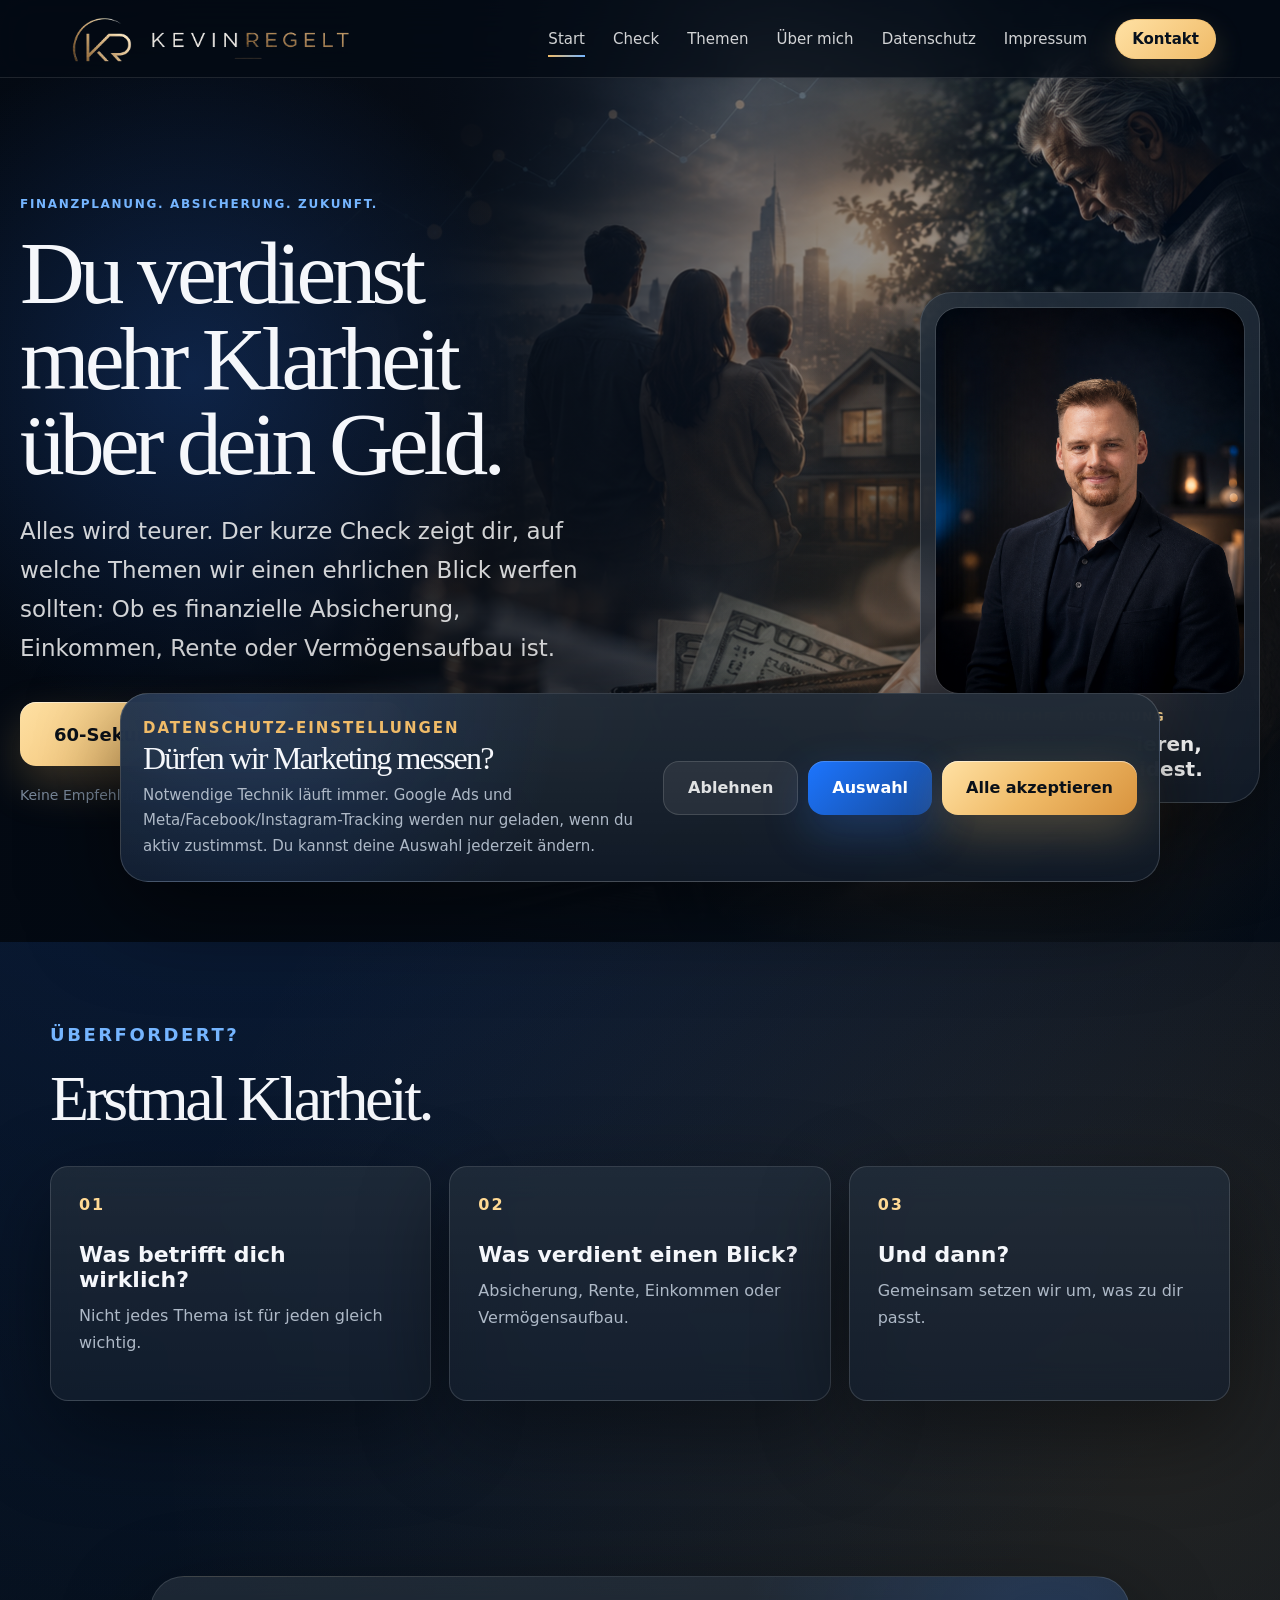
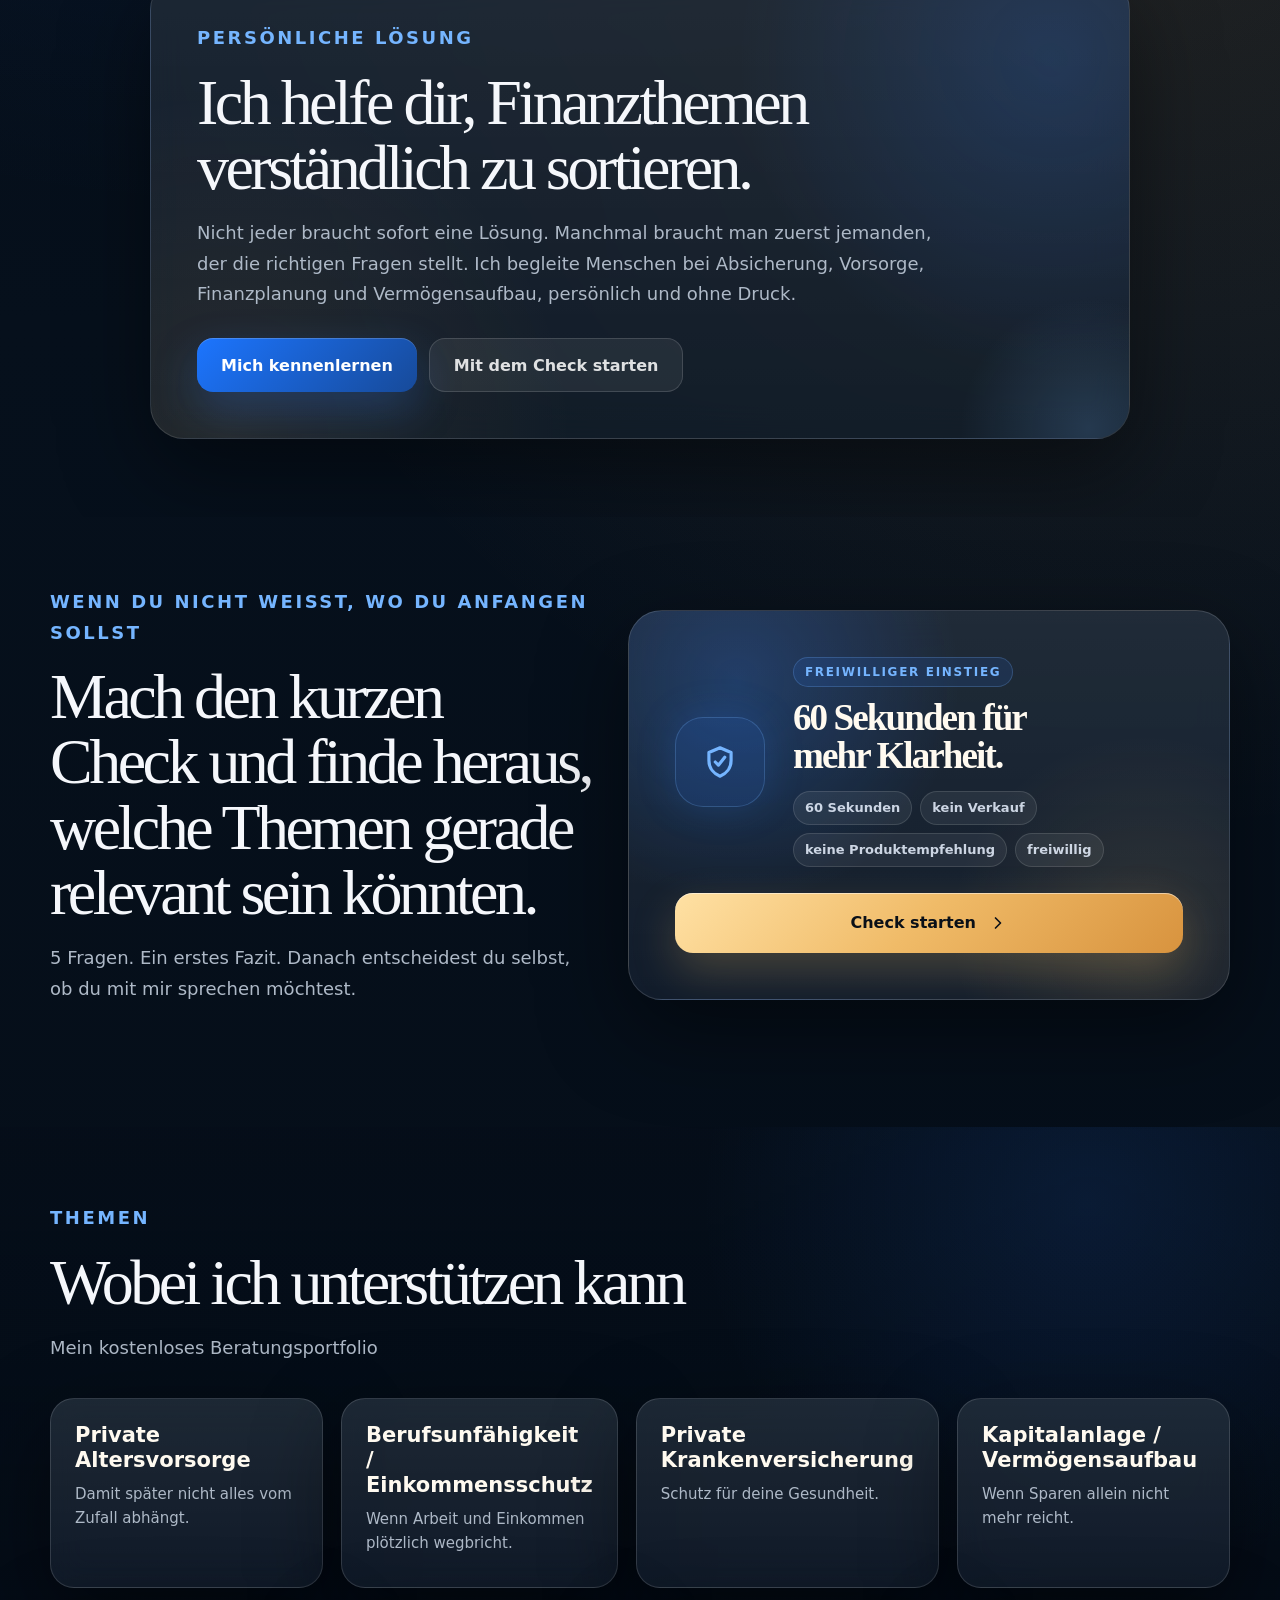
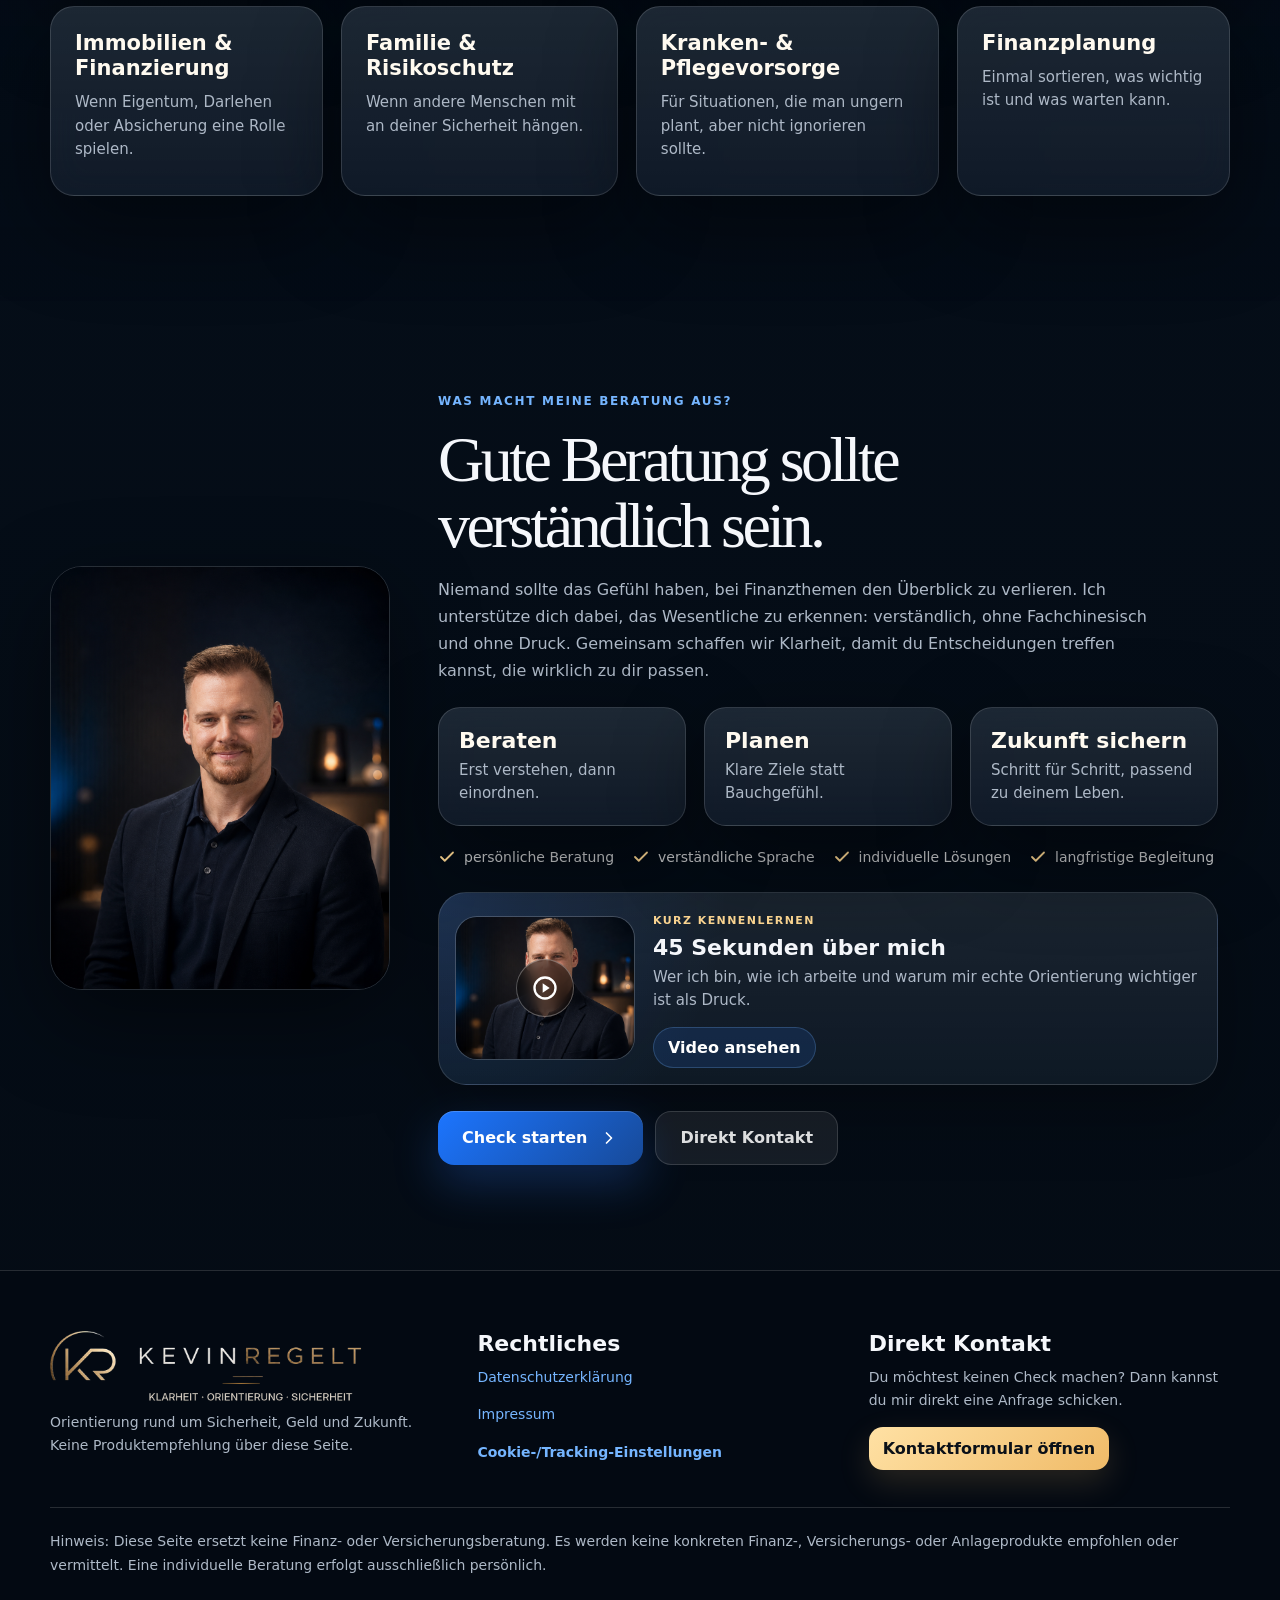
==== commit ee6c4cb0: "Update index.html" ====
--- a/index.html
+++ b/index.html
@@ -426,7 +426,7 @@
         </div>
 
         <div class="about-copy reveal">
-          <p class="eyebrow">Wer bin ich?</p>
+          <p class="eyebrow">Was macht meine Beratung aus?</p>
           <h2 id="aboutTitle">Gute Beratung sollte verständlich sein.</h2>
           <p>
             Niemand sollte das Gefühl haben, bei Finanzthemen den Überblick zu verlieren. Ich unterstütze dich dabei, das Wesentliche zu erkennen: verständlich, ohne Fachchinesisch und ohne Druck. Gemeinsam schaffen wir Klarheit, damit du Entscheidungen treffen kannst, die wirklich zu dir passen.
--- a/style.css
+++ b/style.css
@@ -34,6 +34,14 @@
 
 html {
   scroll-behavior: smooth;
+  scroll-padding-top: 12px;
+}
+
+#topics,
+#about,
+#check-teaser,
+#contact {
+  scroll-margin-top: 0;
 }
 
 body {
@@ -1223,7 +1231,7 @@
    ------------------------------------------------------------
    Nur die normalen Seiten-Elemente des Check-Teasers.
    Die Fokusmodus-/Overlay-Regeln stehen gesammelt im finalen
-   Check-CSS darunter, damit keine V4/V5-Doppelregeln greifen.
+   Check-CSS darunter, damit keine Doppelregeln greifen.
 */
 
 .section-focus {
@@ -1310,7 +1318,7 @@
 }
 
 /* =========================================================
-   V5: komplett neu gestalteter Fokus-Check
+   Fokus-Check
    Ziel: Vollbild-Ort, kein Webseiten-Scroll, kurze Buttons,
    klare Trennung, keine überlappenden Texte.
    ========================================================= */
@@ -1578,15 +1586,6 @@
   overflow: hidden;
 }
 
-.check-stage .answer-button:hover,
-.check-stage .answer-button:focus-visible {
-  outline: none;
-  transform: translateY(-2px);
-  border-color: rgba(117, 181, 255, 0.78);
-  background: rgba(47, 125, 255, 0.14);
-  box-shadow: 0 16px 44px rgba(47, 125, 255, 0.18);
-}
-
 .check-stage .answer-button.is-selected {
   border-color: rgba(117, 181, 255, 0.95);
   background: rgba(47, 125, 255, 0.24);
@@ -1700,6 +1699,61 @@
   height: 30px;
 }
 
+
+/* Check: Text darf sauber umbrechen; echte Auswahl ist nur .is-selected. */
+.check-stage .answer-button {
+  -webkit-tap-highlight-color: transparent;
+}
+
+.check-stage .answer-text,
+.check-stage .answer-text strong,
+.check-stage .answer-text small {
+  min-width: 0;
+  max-width: 100%;
+}
+
+.check-stage .answer-text strong {
+  overflow-wrap: anywhere;
+  word-break: normal;
+  hyphens: auto;
+}
+
+.check-stage .answer-text small {
+  display: block;
+  overflow-wrap: break-word;
+}
+
+@media (hover: hover) and (pointer: fine) {
+  .check-stage .answer-button:hover:not(.is-selected) {
+    transform: translateY(-2px);
+    border-color: rgba(117, 181, 255, 0.78);
+    background: rgba(47, 125, 255, 0.14);
+    box-shadow: 0 16px 44px rgba(47, 125, 255, 0.18);
+  }
+}
+
+.check-stage .answer-button:focus-visible:not(.is-selected) {
+  outline: none;
+  transform: none;
+  border-color: rgba(240, 187, 104, 0.68);
+  background:
+    linear-gradient(180deg, rgba(255, 255, 255, 0.078), rgba(255, 255, 255, 0.035)),
+    rgba(255, 255, 255, 0.045);
+  box-shadow: 0 0 0 3px rgba(240, 187, 104, 0.14);
+}
+
+@media (hover: none), (pointer: coarse) {
+  .check-stage .answer-button:hover:not(.is-selected),
+  .check-stage .answer-button:focus:not(:focus-visible):not(.is-selected) {
+    transform: none;
+    border-color: rgba(255, 255, 255, 0.14);
+    background:
+      linear-gradient(180deg, rgba(255, 255, 255, 0.078), rgba(255, 255, 255, 0.035)),
+      rgba(255, 255, 255, 0.045);
+    box-shadow: none;
+  }
+}
+
 @media (max-width: 860px) {
   .check-stage {
     width: min(680px, 100%);
@@ -1718,9 +1772,10 @@
 
   .check-stage {
     height: calc(100dvh - 20px);
+    grid-template-rows: auto auto auto minmax(0, 1fr) auto;
+    gap: 10px;
     padding: 16px;
     border-radius: 25px;
-    gap: 10px;
   }
 
   .check-title-block {
@@ -1746,6 +1801,7 @@
 
   .check-stage .funnel-topline {
     font-size: 12px;
+    justify-content: flex-end;
   }
 
   #stepCounter {
@@ -1763,7 +1819,11 @@
   }
 
   .check-stage .question-area {
-    gap: 10px;
+    align-content: start;
+    justify-content: stretch;
+    gap: 12px;
+    padding: 2px 2px 0 0;
+    overflow-y: auto;
   }
 
   .check-stage .question-area h3 {
@@ -1779,16 +1839,23 @@
 
   .check-stage .answers-grid,
   .check-stage .answer-count-6 .answers-grid {
-    grid-template-columns: 1fr 1fr;
+    grid-template-columns: repeat(2, minmax(0, 1fr));
+    align-content: start;
     gap: 8px;
   }
 
   .check-stage .answer-button {
-    min-height: 64px;
+    min-height: 72px;
     grid-template-columns: auto minmax(0, 1fr);
-    gap: 9px;
-    padding: 10px;
+    gap: 10px;
+    padding: 11px 12px;
     border-radius: 18px;
+  }
+
+  .check-stage .answer-count-6 .answer-button {
+    min-height: 76px;
+    padding: 10px 9px;
+    gap: 8px;
   }
 
   .answer-emoji {
@@ -1798,12 +1865,27 @@
     font-size: 17px;
   }
 
+  .check-stage .answer-count-6 .answer-emoji {
+    width: 30px;
+    height: 30px;
+    border-radius: 12px;
+    font-size: 15px;
+  }
+
   .check-stage .answer-text strong {
-    font-size: 14px;
-    line-height: 1.05;
-  }
-
-  .check-stage .answer-text small {
+    font-size: 15px;
+    line-height: 1.12;
+  }
+
+  .check-stage .answer-count-6 .answer-text strong {
+    font-size: clamp(12.5px, 3.45vw, 14px);
+    line-height: 1.1;
+    letter-spacing: -0.025em;
+  }
+
+  .check-stage .answer-text small,
+  .check-stage .answer-count-6 .answer-text small {
+    display: block;
     font-size: 11px;
     line-height: 1.18;
   }
@@ -1817,36 +1899,62 @@
   }
 }
 
-@media (max-width: 390px) {
+@media (max-width: 430px) {
+  .check-stage .answer-count-6 .answer-button {
+    min-height: 76px;
+    padding: 9px 8px;
+  }
+
+  .check-stage .answer-count-6 .answer-emoji {
+    width: 28px;
+    height: 28px;
+    font-size: 14px;
+  }
+
+  .check-stage .answer-count-6 .answer-text strong {
+    font-size: clamp(12px, 3.35vw, 13.5px);
+  }
+
+  .check-stage .answer-count-6 .answer-text small {
+    font-size: 10.7px;
+  }
+}
+
+@media (max-width: 359px) {
   .check-stage {
     padding: 13px;
   }
 
-  .check-stage .answer-button {
+  .check-stage .answers-grid,
+  .check-stage .answer-count-6 .answers-grid {
+    grid-template-columns: 1fr;
+  }
+
+  .check-stage .answer-button,
+  .check-stage .answer-count-6 .answer-button {
     min-height: 58px;
-    padding: 8px;
+    padding: 9px 10px;
     gap: 8px;
   }
 
-  .answer-emoji {
+  .answer-emoji,
+  .check-stage .answer-count-6 .answer-emoji {
     width: 30px;
     height: 30px;
     border-radius: 11px;
     font-size: 15px;
   }
 
-  .check-stage .answer-text strong {
+  .check-stage .answer-text strong,
+  .check-stage .answer-count-6 .answer-text strong {
     font-size: 13px;
   }
 
-  .check-stage .answer-text small {
+  .check-stage .answer-text small,
+  .check-stage .answer-count-6 .answer-text small {
     display: block;
-    font-size: 10.8px;
+    font-size: 11px;
     line-height: 1.16;
-  }
-
-  .check-stage .privacy-line {
-    display: none;
   }
 }
 
@@ -1867,6 +1975,10 @@
     display: none;
   }
 
+  .check-stage .question-area {
+    overflow-y: auto;
+  }
+
   .check-stage .question-area h3 {
     font-size: clamp(24px, 6vh, 34px);
   }
@@ -1876,7 +1988,8 @@
     font-size: 12px;
   }
 
-  .check-stage .answer-button {
+  .check-stage .answer-button,
+  .check-stage .answer-count-6 .answer-button {
     min-height: 52px;
     padding: 8px 10px;
     border-radius: 16px;
@@ -1887,8 +2000,9 @@
   }
 }
 
+
 /* ------------------------------------------------------------
-   V6: Direkt-Kontakt + Datenschutz-/Consent-Erweiterung
+   Direkt-Kontakt + Datenschutz-/Consent-Erweiterung
    ------------------------------------------------------------ */
 
 .nav-cta {
@@ -2272,7 +2386,7 @@
 
 
 /* ------------------------------------------------------------
-   V7-A2: Wer-bin-ich-/Video-Bereich
+   Wer-bin-ich-/Video-Bereich
    ------------------------------------------------------------
    Der Bereich nutzt weiterhin das vorhandene Kevin-Bild.
    Wenn Kevins echtes Video da ist: assets/kevin-video.mp4 ablegen.
@@ -2421,7 +2535,7 @@
 }
 
 /* =========================================================
-   V7-A3: sauberer Check-Teaser
+   Sauberer Check-Teaser
    ---------------------------------------------------------
    Der sichtbare 60-Sekunden-Bereich war zu textlastig und
    die Card wirkte versetzt. Diese Overrides machen die Card
@@ -2557,7 +2671,7 @@
 }
 
 /* =========================================================
-   V7-A4: echter Fix für den 60-Sekunden-Check-Teaser
+   Check-Teaser final ausgerichtet
    ---------------------------------------------------------
    Der rechte CTA-Kasten wird komplett neu ausgerichtet:
    keine übergroße Headline, keine Überlagerung, klare Buttons.
@@ -2712,7 +2826,7 @@
 }
 
 
-/* V7-A4 Focusfix final: Check-Teaser priorisiert den Hauptbutton */
+/* Check-Teaser: Hauptbutton priorisieren */
 .focus-card-clean .focus-actions-inline {
   grid-template-columns: 1fr !important;
 }
@@ -2752,26 +2866,6 @@
 .brand-logo .brand-sub {
   font-size: 10px;
   letter-spacing: 0.14em;
-}
-
-.brand-logo-img {
-  display: none;
-  width: auto;
-  height: 48px;
-  max-width: 190px;
-  object-fit: contain;
-}
-
-.brand-logo.has-logo .brand-logo-img {
-  display: block;
-}
-
-.brand-logo.has-logo .brand-text-fallback {
-  display: none;
-}
-
-.footer-brand.brand-logo .brand-logo-img {
-  height: 42px;
 }
 
 .hero-hybrid {
@@ -3002,18 +3096,54 @@
     display: none;
   }
 
-  .brand-logo-img {
-    height: 42px;
-    max-width: 170px;
-  }
-
   .hero-grid-hybrid,
   .kevin-bridge-grid {
     grid-template-columns: 1fr;
   }
 
+  .hero-grid-hybrid {
+    gap: 16px;
+  }
+
   .hero-person-card {
-    display: none;
+    display: grid;
+    grid-template-columns: 86px minmax(0, 1fr);
+    align-items: center;
+    justify-self: start;
+    width: min(100%, 390px);
+    max-width: 390px;
+    gap: 12px;
+    padding: 10px;
+    border-radius: 24px;
+    margin-top: 4px;
+  }
+
+  .hero-person-image {
+    border-radius: 18px;
+  }
+
+  .hero-person-image img {
+    width: 86px;
+    height: 86px;
+    aspect-ratio: 1 / 1;
+    object-fit: cover;
+    object-position: 50% 24%;
+  }
+
+  .hero-person-copy {
+    min-width: 0;
+    padding: 0 4px 0 0;
+  }
+
+  .hero-person-copy span {
+    margin-bottom: 5px;
+    font-size: 10px;
+    letter-spacing: 0.10em;
+  }
+
+  .hero-person-copy strong {
+    font-size: 15px;
+    line-height: 1.28;
   }
 
   .why-grid,
@@ -3036,11 +3166,6 @@
     font-size: 26px;
   }
 
-  .brand-logo-img {
-    height: 36px;
-    max-width: 150px;
-  }
-
   .hero-hybrid {
     padding-bottom: 64px;
   }
@@ -3057,6 +3182,23 @@
 
   .hero-actions .soft-link {
     display: inline-flex;
+  }
+
+  .hero-person-card {
+    grid-template-columns: 74px minmax(0, 1fr);
+    width: min(100%, 340px);
+    padding: 9px;
+    gap: 10px;
+    border-radius: 22px;
+  }
+
+  .hero-person-image img {
+    width: 74px;
+    height: 74px;
+  }
+
+  .hero-person-copy strong {
+    font-size: 14px;
   }
 
   .section-why,
@@ -3577,8 +3719,16 @@
     font-size: 15px;
   }
 
-}
-
+  .hero-person-card {
+    grid-template-columns: 64px minmax(0, 1fr);
+  }
+
+  .hero-person-image img {
+    width: 64px;
+    height: 64px;
+  }
+
+}
 
 
 /* Check: Zurück-Button im Fokusmodus */
@@ -3644,10 +3794,6 @@
   justify-content: flex-end;
 }
 
-.check-stage .funnel-topline:has(#stepCounter:only-child) {
-  justify-content: flex-end;
-}
-
 .party-warning-card {
   display: grid;
   gap: 14px;
@@ -3686,7 +3832,7 @@
   }
 }
 
-@media (max-width: 390px), (max-height: 650px) {
+@media (max-width: 390px), (max-height: 610px) {
   .party-warning-card p {
     font-size: 12.5px;
     line-height: 1.35;
@@ -3816,281 +3962,3 @@
     max-width: min(178px, calc(100vw - 82px));
   }
 }
-
-
-
-/* =========================================================
-   Finales CSS-Cleanup: Mobile-Hero, Check-Grid, Fokus, Anker
-   ---------------------------------------------------------
-   Konsolidiert die früheren Mobile-Patches in einem eindeutigen
-   Block. Keine neuen Inhalte, nur Layout-/UX-Regeln.
-   ========================================================= */
-
-html {
-  scroll-padding-top: calc(var(--header-height) + 8px);
-}
-
-section[id],
-#about,
-#check-teaser,
-#contact {
-  scroll-margin-top: calc(var(--header-height) + 8px);
-}
-
-#topics {
-  scroll-margin-top: calc(var(--header-height) + 2px);
-}
-
-.hero-actions .soft-link {
-  text-align: center;
-}
-
-/* Mobile Hero: Kevin bleibt sichtbar, aber kompakt. */
-@media (max-width: 980px) {
-  .hero-grid-hybrid {
-    grid-template-columns: 1fr;
-    gap: 16px;
-  }
-
-  .hero-person-card {
-    display: grid !important;
-    grid-template-columns: 86px minmax(0, 1fr);
-    align-items: center;
-    justify-self: start;
-    width: min(100%, 390px);
-    max-width: 390px;
-    gap: 12px;
-    padding: 10px;
-    border-radius: 24px;
-    margin-top: 4px;
-  }
-
-  .hero-person-image {
-    border-radius: 18px;
-  }
-
-  .hero-person-image img {
-    width: 86px;
-    height: 86px;
-    aspect-ratio: 1 / 1;
-    object-fit: cover;
-    object-position: 50% 24%;
-  }
-
-  .hero-person-copy {
-    min-width: 0;
-    padding: 0 4px 0 0;
-  }
-
-  .hero-person-copy span {
-    margin-bottom: 5px;
-    font-size: 10px;
-    letter-spacing: 0.10em;
-  }
-
-  .hero-person-copy strong {
-    font-size: 15px;
-    line-height: 1.28;
-  }
-}
-
-@media (max-width: 640px) {
-  .hero-person-card {
-    grid-template-columns: 74px minmax(0, 1fr);
-    width: min(100%, 340px);
-    padding: 9px;
-    gap: 10px;
-    border-radius: 22px;
-  }
-
-  .hero-person-image img {
-    width: 74px;
-    height: 74px;
-  }
-
-  .hero-person-copy strong {
-    font-size: 14px;
-  }
-}
-
-@media (max-width: 340px) {
-  .hero-person-card {
-    grid-template-columns: 64px minmax(0, 1fr);
-  }
-
-  .hero-person-image img {
-    width: 64px;
-    height: 64px;
-  }
-}
-
-/* Check: Fokus ist dezent, echte Auswahl bleibt ausschließlich .is-selected. */
-.check-stage .answer-button:not(.is-selected) {
-  -webkit-tap-highlight-color: transparent;
-}
-
-.check-stage .answer-button:focus-visible:not(.is-selected) {
-  outline: none;
-  transform: none;
-  border-color: rgba(240, 187, 104, 0.68);
-  background:
-    linear-gradient(180deg, rgba(255, 255, 255, 0.078), rgba(255, 255, 255, 0.035)),
-    rgba(255, 255, 255, 0.045);
-  box-shadow: 0 0 0 3px rgba(240, 187, 104, 0.14);
-}
-
-@media (hover: none), (pointer: coarse) {
-  .check-stage .answer-button:hover:not(.is-selected),
-  .check-stage .answer-button:focus:not(:focus-visible):not(.is-selected) {
-    transform: none;
-    border-color: rgba(255, 255, 255, 0.14);
-    background:
-      linear-gradient(180deg, rgba(255, 255, 255, 0.078), rgba(255, 255, 255, 0.035)),
-      rgba(255, 255, 255, 0.045);
-    box-shadow: none;
-  }
-}
-
-.check-stage .answer-text,
-.check-stage .answer-text strong,
-.check-stage .answer-text small {
-  min-width: 0;
-  max-width: 100%;
-}
-
-.check-stage .answer-text strong {
-  overflow-wrap: anywhere;
-  word-break: normal;
-  hyphens: auto;
-}
-
-.check-stage .answer-text small {
-  display: block;
-  overflow-wrap: break-word;
-}
-
-/* Normale Smartphones: 2 Spalten für den Check, auch bei 6 Buttons. */
-@media (max-width: 640px) {
-  .check-stage {
-    grid-template-rows: auto auto auto minmax(0, 1fr) auto;
-  }
-
-  .check-stage .question-area {
-    align-content: start;
-    justify-content: stretch;
-    gap: 12px;
-    overflow-y: auto;
-    padding: 2px 2px 0 0;
-  }
-
-  .check-stage .question-copy {
-    margin-bottom: 2px;
-  }
-
-  .check-stage .answers-grid,
-  .check-stage .answer-count-6 .answers-grid {
-    grid-template-columns: repeat(2, minmax(0, 1fr));
-    align-content: start;
-    gap: 8px;
-  }
-
-  .check-stage .answer-button {
-    min-height: 72px;
-    padding: 11px 12px;
-    gap: 10px;
-    grid-template-columns: auto minmax(0, 1fr);
-  }
-
-  .check-stage .answer-count-6 .answer-button {
-    min-height: 76px;
-    padding: 10px 9px;
-    gap: 8px;
-  }
-
-  .check-stage .answer-count-6 .answer-emoji {
-    width: 30px;
-    height: 30px;
-    border-radius: 12px;
-    font-size: 15px;
-  }
-
-  .check-stage .answer-text strong {
-    font-size: 15px;
-    line-height: 1.12;
-  }
-
-  .check-stage .answer-count-6 .answer-text strong {
-    font-size: clamp(12.5px, 3.45vw, 14px);
-    line-height: 1.1;
-    letter-spacing: -0.025em;
-  }
-
-  .check-stage .answer-text small,
-  .check-stage .answer-count-6 .answer-text small {
-    display: block;
-    font-size: 11px;
-    line-height: 1.18;
-  }
-}
-
-@media (max-width: 430px) {
-  .check-stage .answer-count-6 .answer-button {
-    min-height: 76px;
-    padding: 9px 8px;
-  }
-
-  .check-stage .answer-count-6 .answer-emoji {
-    width: 28px;
-    height: 28px;
-    font-size: 14px;
-  }
-
-  .check-stage .answer-count-6 .answer-text strong {
-    font-size: clamp(12px, 3.35vw, 13.5px);
-  }
-
-  .check-stage .answer-count-6 .answer-text small {
-    font-size: 10.7px;
-  }
-}
-
-/* Erst unter 360px darf die kompakte 2-Spalten-Logik aufgeben. */
-@media (max-width: 359px) {
-  .check-stage .answers-grid,
-  .check-stage .answer-count-6 .answers-grid {
-    grid-template-columns: 1fr;
-  }
-
-  .check-stage .answer-button,
-  .check-stage .answer-count-6 .answer-button {
-    min-height: 58px;
-    padding: 9px 10px;
-  }
-
-  .check-stage .answer-text strong,
-  .check-stage .answer-count-6 .answer-text strong {
-    font-size: 13px;
-  }
-
-  .check-stage .answer-text small,
-  .check-stage .answer-count-6 .answer-text small {
-    display: block;
-    font-size: 11px;
-  }
-}
-
-/* Nur bei wirklich niedrigen Screens Microcopy reduzieren. */
-@media (max-height: 610px) and (max-width: 430px) {
-  .check-stage .question-area {
-    overflow-y: auto;
-  }
-
-  .check-stage .answer-text small {
-    display: none;
-  }
-
-  .check-stage .answer-button,
-  .check-stage .answer-count-6 .answer-button {
-    min-height: 52px;
-  }
-}
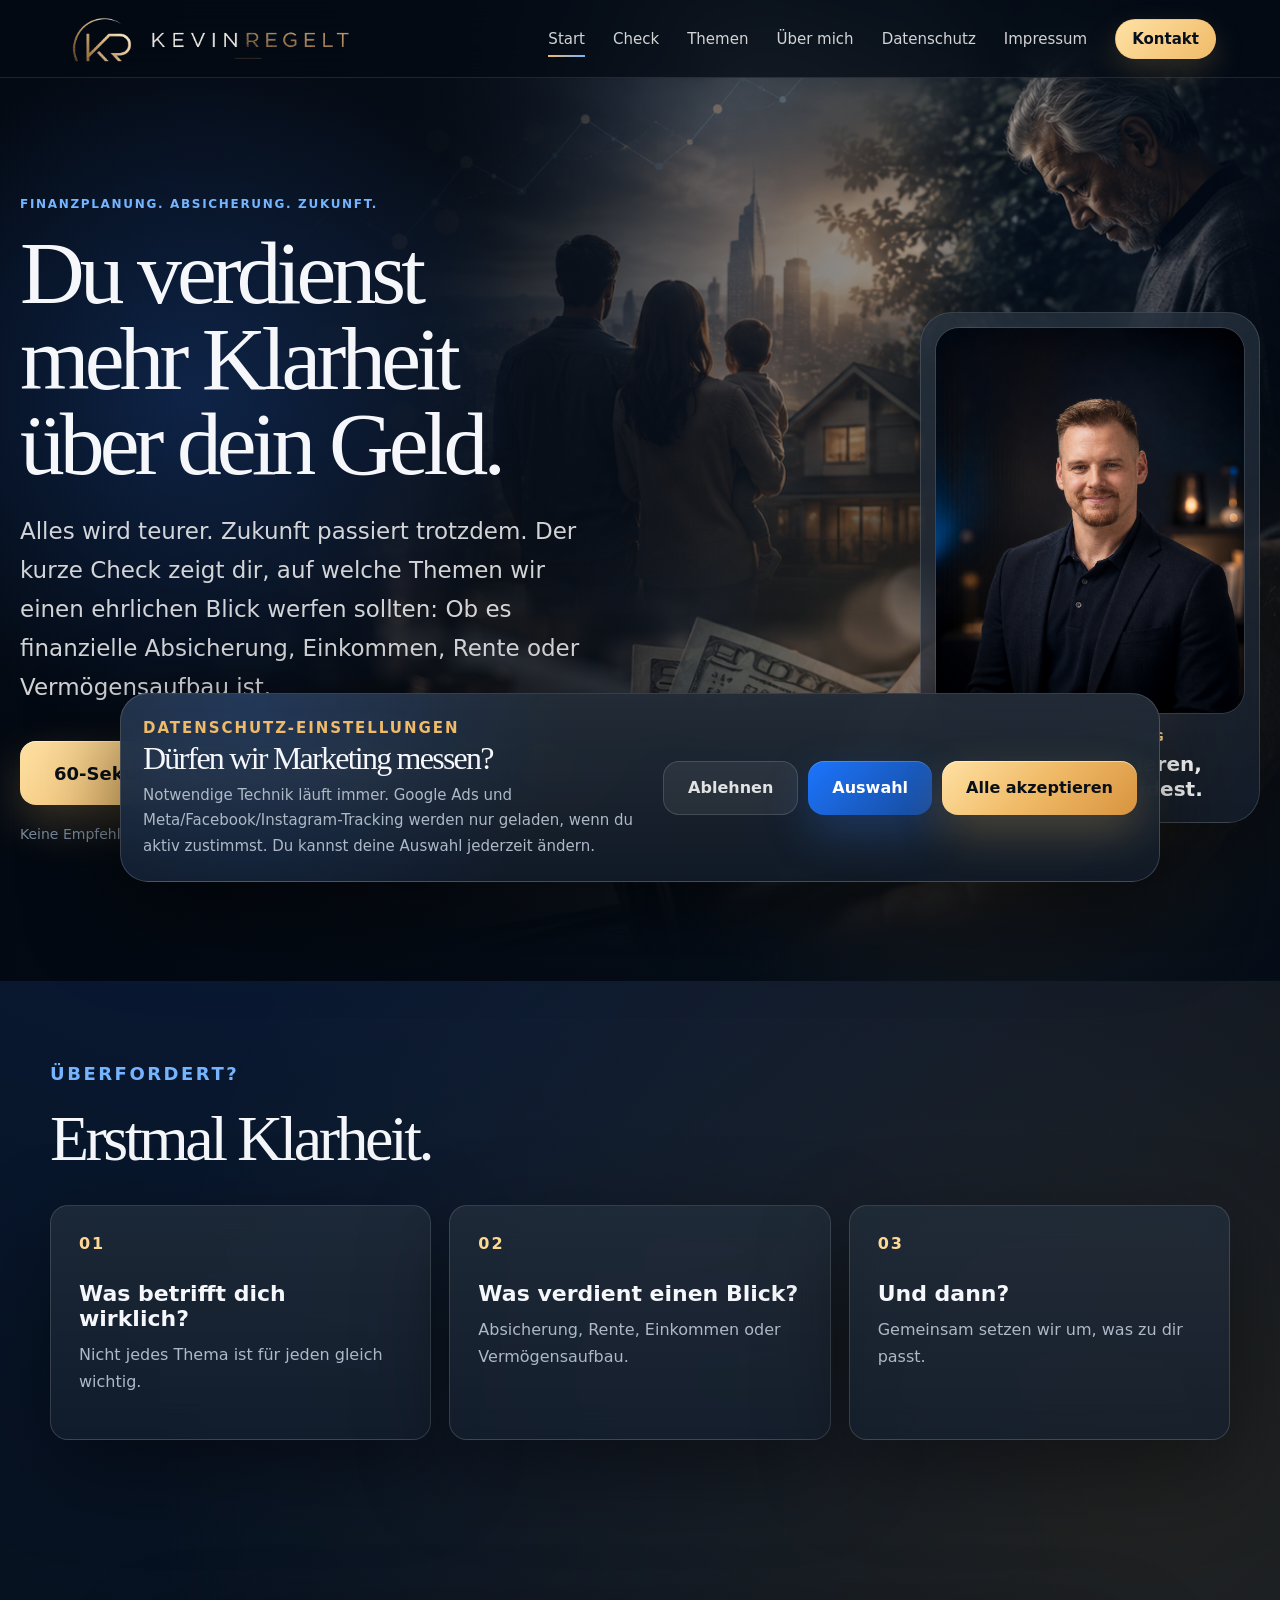
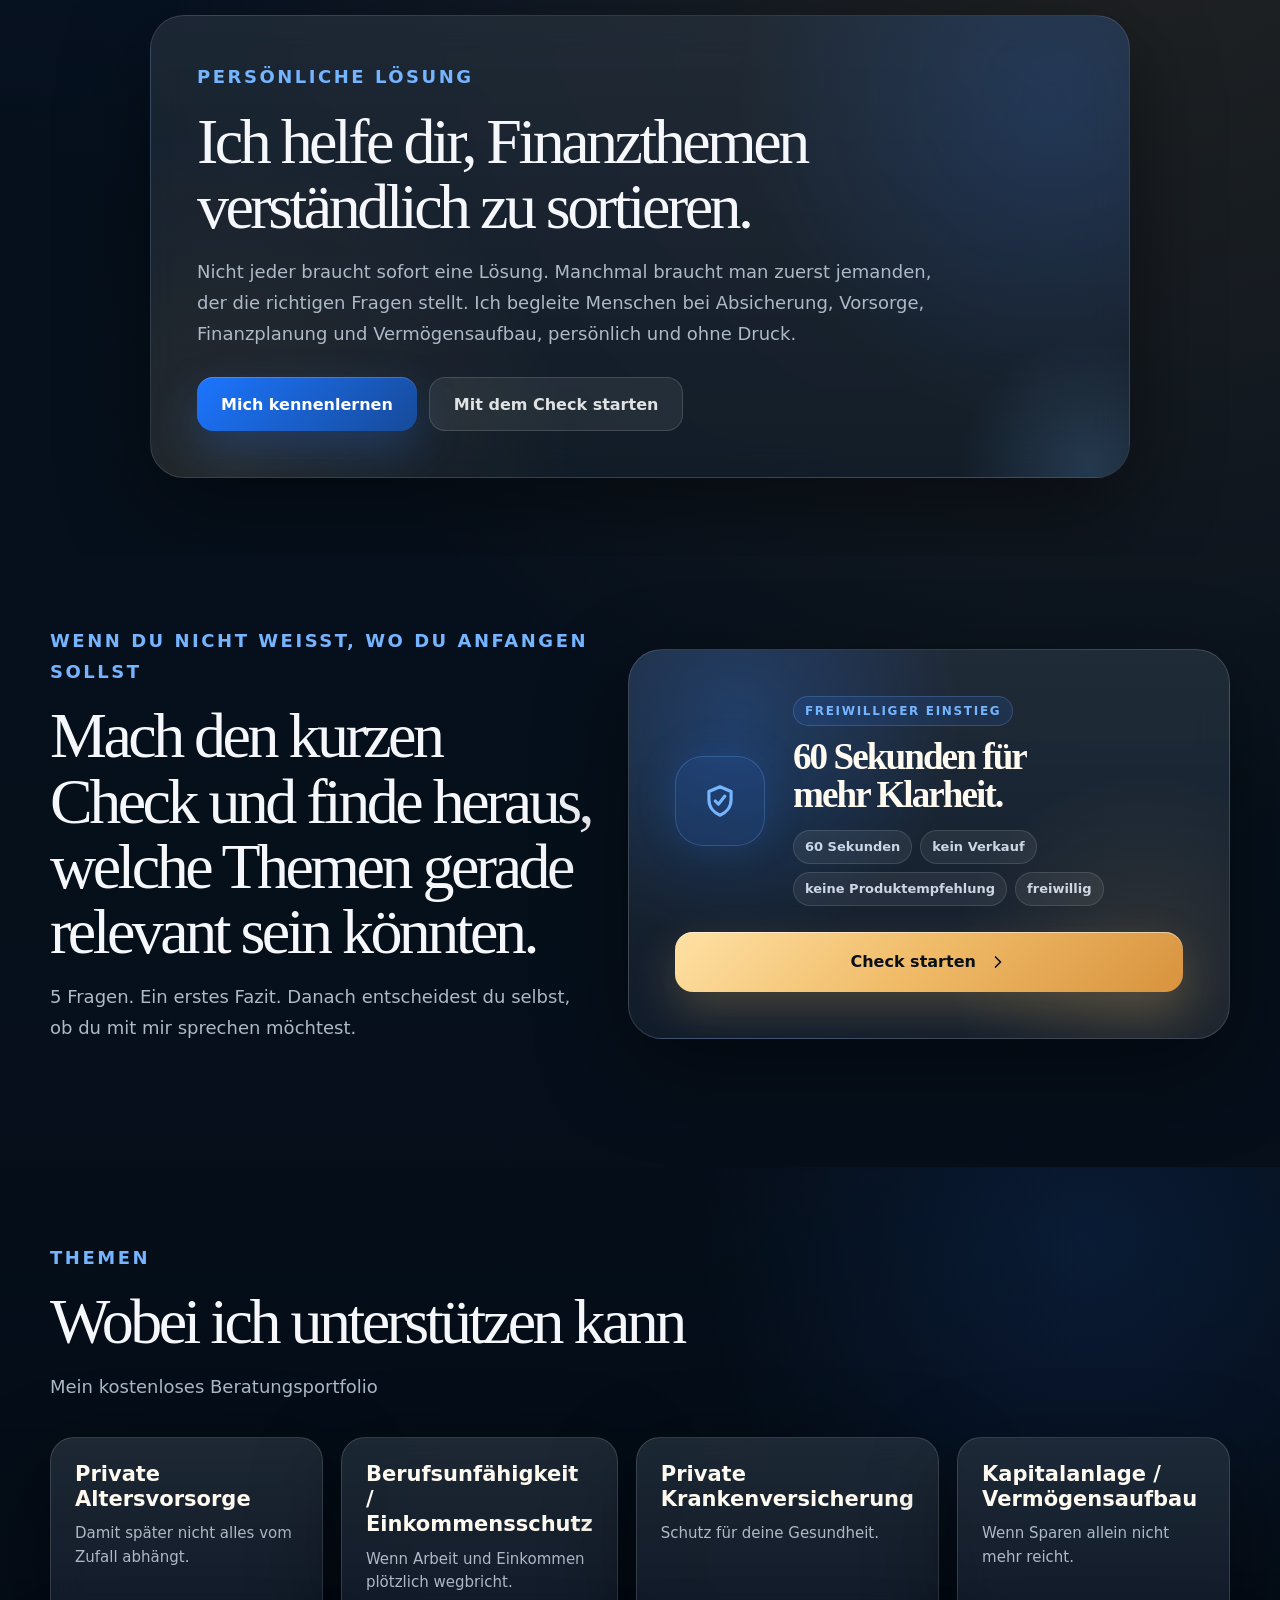
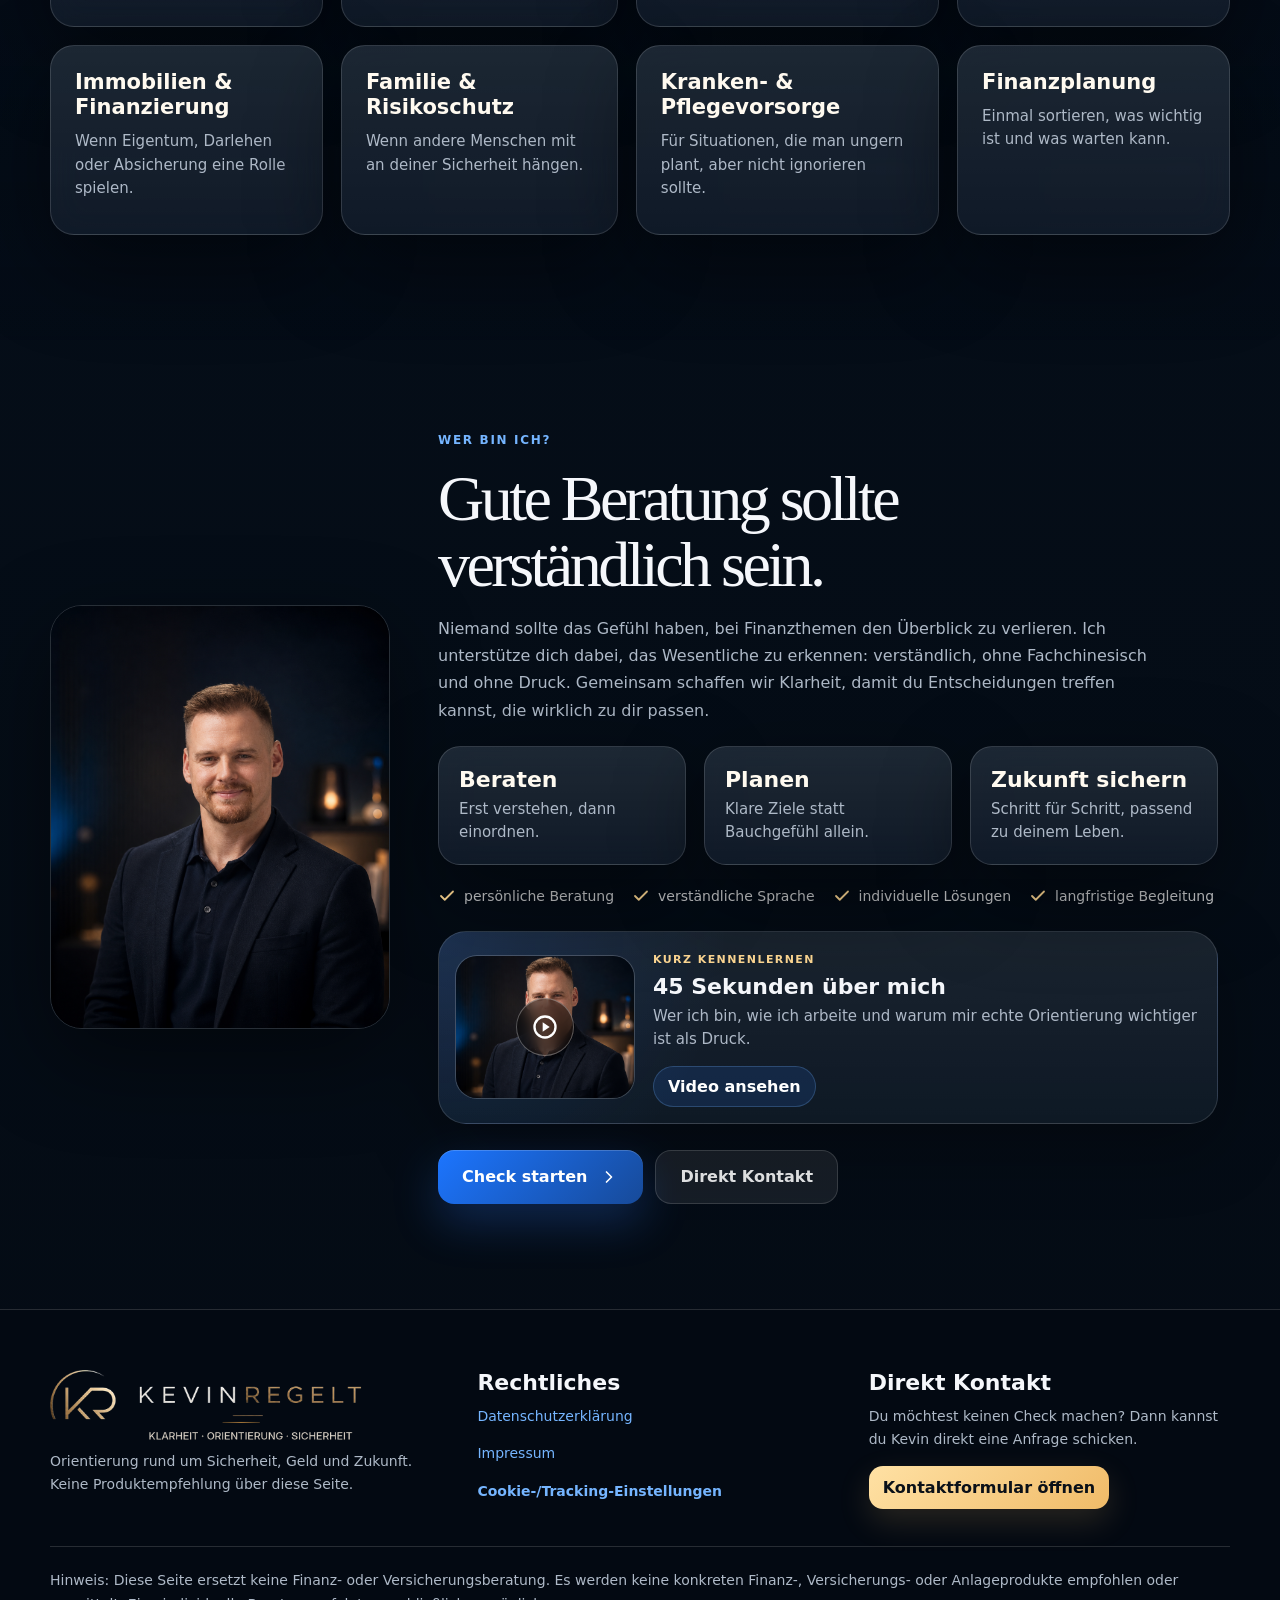
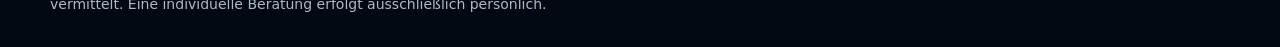
==== commit 17eb4a28: "Add files via upload" ====
--- a/index.html
+++ b/index.html
@@ -7,7 +7,7 @@
   <meta name="description" content="Kurzer, unverbindlicher Check für erste Orientierung rund um Sicherheit, Geld und Zukunft. Keine Produktempfehlung. Keine Beratung über diese Seite." />
 
   <!-- Die CSS-Datei steuert das komplette Aussehen der Seite. -->
-  <link rel="stylesheet" href="style.css" />
+  <link rel="stylesheet" href="style.css?v=mobile-hero-fix-20260630-2" />
 </head>
 <body>
   <!-- Kleine SVG-Icons werden hier unsichtbar definiert und später per <use> benutzt. Keine externe Library nötig. -->
@@ -81,7 +81,7 @@
           <p class="eyebrow">Finanzplanung. Absicherung. Zukunft.</p>
           <h1 id="heroTitle">Du verdienst mehr Klarheit über dein Geld.</h1>
           <p class="hero-text">
-            Alles wird teurer. Der kurze Check zeigt dir, auf welche Themen wir einen ehrlichen Blick werfen sollten: Ob es finanzielle Absicherung, Einkommen, Rente oder Vermögensaufbau ist.
+            Alles wird teurer. Zukunft passiert trotzdem. Der kurze Check zeigt dir, auf welche Themen wir einen ehrlichen Blick werfen sollten: Ob es finanzielle Absicherung, Einkommen, Rente oder Vermögensaufbau ist.
           </p>
           <div class="hero-actions">
             <button class="btn btn-primary btn-big" type="button" data-start-check>
@@ -279,7 +279,7 @@
             <div class="next-icon"><svg><use href="#icon-calendar"></use></svg></div>
             <div>
               <h3>Erstgespräch anfragen</h3>
-              <p>Schick eine kurze Anfrage. Ich melde mich.</p>
+              <p>Schick eine kurze Anfrage. Kevin meldet sich zur Terminabstimmung.</p>
             </div>
             <button class="btn btn-secondary" type="button" data-open-contact>
               Zum Formular
@@ -317,11 +317,10 @@
 
         </div>
 
-        <form class="contact-form reveal" id="contactForm" action="https://api.web3forms.com/submit" method="POST" novalidate>
-          <input type="hidden" name="access_key" value="WEB3FORMS_ACCESS_KEY_HIER_EINTRAGEN" />
-          <input type="hidden" name="subject" value="Neue Anfrage über Kevinregelt" />
-          <input type="hidden" name="from_name" value="Kevinregelt Kontaktformular" />
-          <input type="hidden" name="page_url" id="formSubmitUrlField" />
+        <form class="contact-form reveal" id="contactForm" action="https://formsubmit.co/Zagorsak@dpc-gruppe.de" method="POST" novalidate>
+          <input type="hidden" name="_subject" value="Neue Anfrage über Kevinregelt" />
+          <input type="hidden" name="_template" value="table" />
+          <input type="hidden" name="_captcha" value="false" />
 
           <!-- Honeypot: Dieses Feld bleibt für echte Nutzer unsichtbar. Bots füllen es oft aus. -->
           <label class="hp-field" aria-hidden="true">
@@ -377,7 +376,7 @@
           <div class="form-row referral-name-row is-hidden" id="referralNameWrap">
             <label for="referralName">Von wem wurdest du empfohlen? optional</label>
             <input id="referralName" name="referral_name" type="text" autocomplete="off" placeholder="Vorname oder Name der Person" />
-            <p class="form-help">Hier helfe ich nur, die Empfehlung richtig zuzuordnen.</p>
+            <p class="form-help">Das hilft Kevin nur, die Empfehlung richtig zuzuordnen.</p>
           </div>
 
           <!-- Diese versteckten Felder werden per JavaScript mit den Antworten befüllt. -->
@@ -399,11 +398,11 @@
 
           <label class="checkbox-row">
             <input type="checkbox" name="contact_permission" required />
-            <span>Ich bin damit einverstanden, kontaktiert zu werden. *</span>
+            <span>Ich bin damit einverstanden, dass Kevin mich zur Terminvereinbarung kontaktieren darf. *</span>
           </label>
 
           <p class="privacy-mini">
-            Datenschutz kurz gesagt: Wenn du nach dem Check anfragst, werden deine Check-Antworten zusammen mit dem Formular an mich gesendet, damit er das Gespräch vorbereiten kann.
+            Datenschutz kurz gesagt: Wenn du nach dem Check anfragst, werden deine Check-Antworten zusammen mit dem Formular an Kevin gesendet, damit er das Gespräch vorbereiten kann.
             Dazu gehört auch deine ausgewählte Zurückhaltung im Check. Bei Direktkontakt ohne Check werden keine Check-Antworten übermittelt. Marketing-Tracking wird erst nach freiwilliger Zustimmung aktiviert.
           </p>
 
@@ -426,7 +425,7 @@
         </div>
 
         <div class="about-copy reveal">
-          <p class="eyebrow">Was macht meine Beratung aus?</p>
+          <p class="eyebrow">Wer bin ich?</p>
           <h2 id="aboutTitle">Gute Beratung sollte verständlich sein.</h2>
           <p>
             Niemand sollte das Gefühl haben, bei Finanzthemen den Überblick zu verlieren. Ich unterstütze dich dabei, das Wesentliche zu erkennen: verständlich, ohne Fachchinesisch und ohne Druck. Gemeinsam schaffen wir Klarheit, damit du Entscheidungen treffen kannst, die wirklich zu dir passen.
@@ -438,7 +437,7 @@
             </article>
             <article class="value-card">
               <h3>Planen</h3>
-              <p>Klare Ziele statt Bauchgefühl.</p>
+              <p>Klare Ziele statt Bauchgefühl allein.</p>
             </article>
             <article class="value-card">
               <h3>Zukunft sichern</h3>
@@ -542,7 +541,7 @@
 
       <div class="footer-legal">
         <h3>Direkt Kontakt</h3>
-        <p>Du möchtest keinen Check machen? Dann kannst du mir direkt eine Anfrage schicken.</p>
+        <p>Du möchtest keinen Check machen? Dann kannst du Kevin direkt eine Anfrage schicken.</p>
         <button class="footer-contact-button" type="button" data-direct-contact>Kontaktformular öffnen</button>
       </div>
     </div>
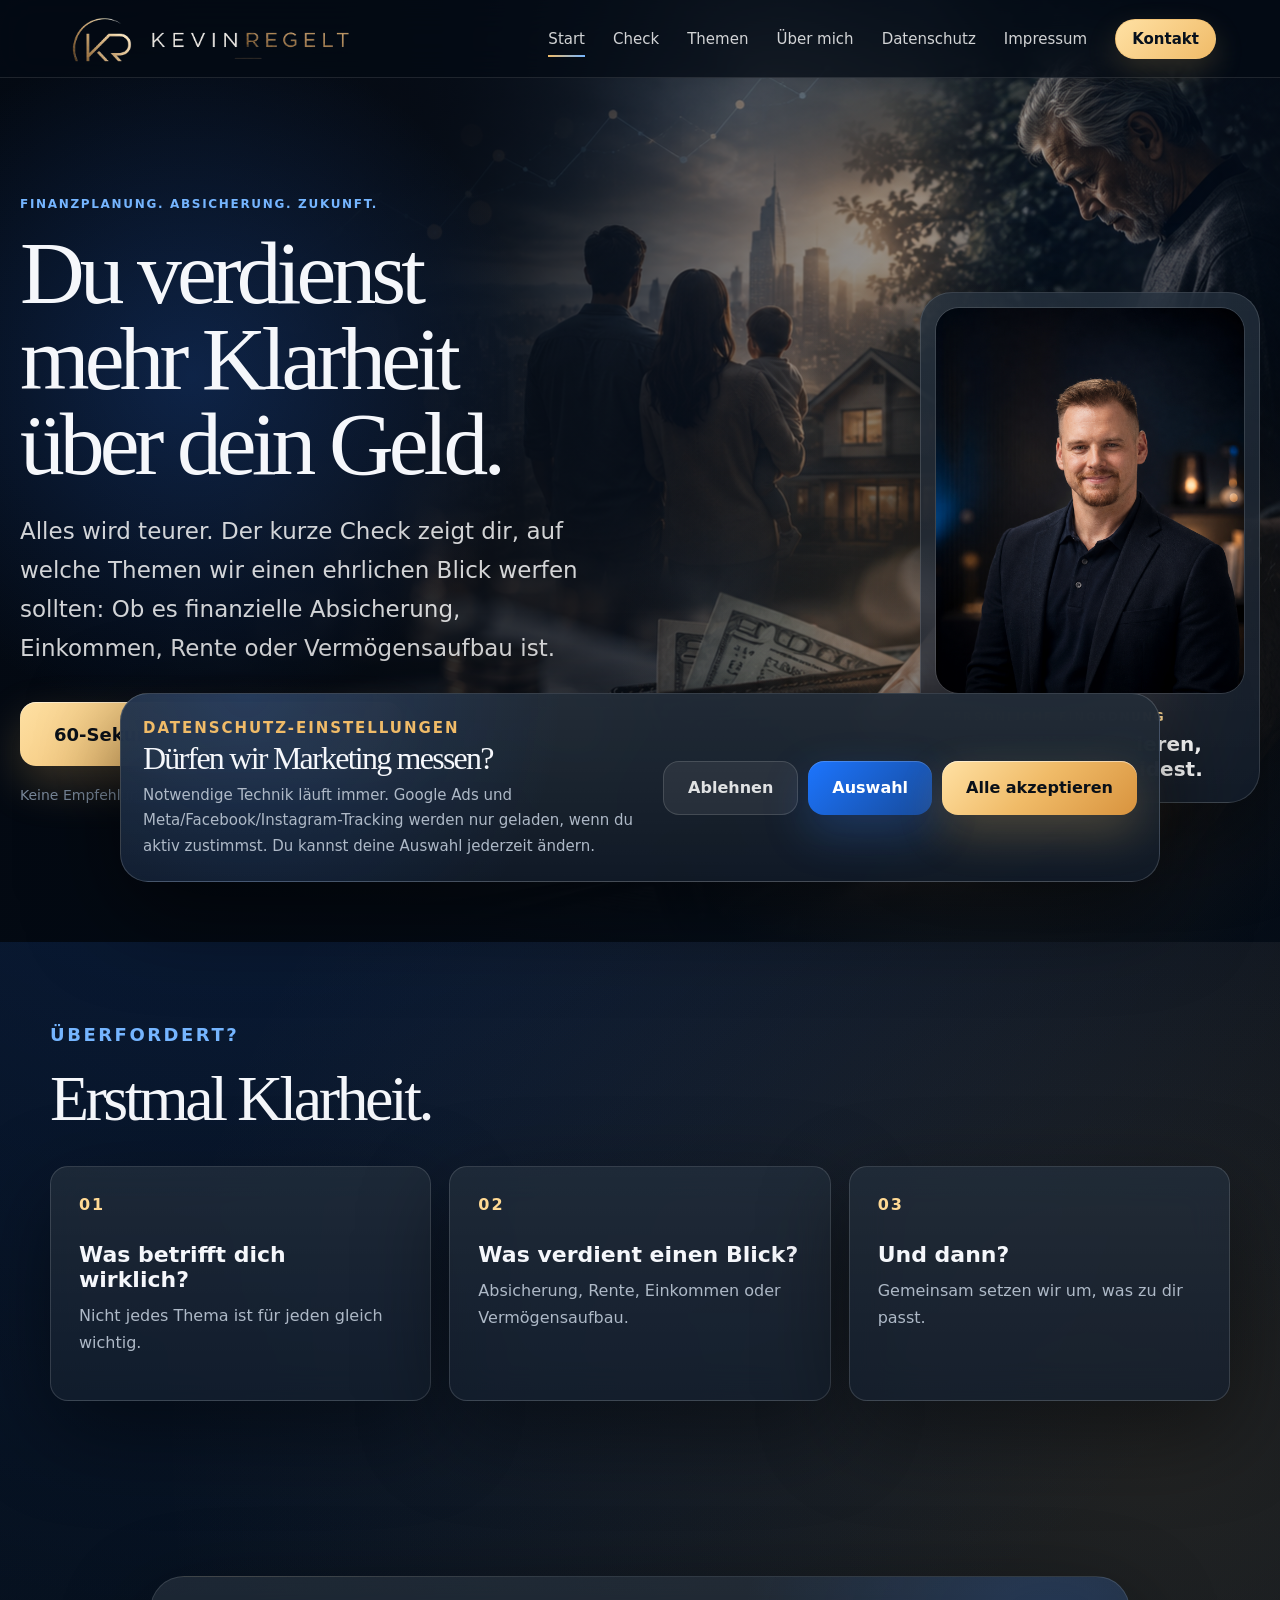
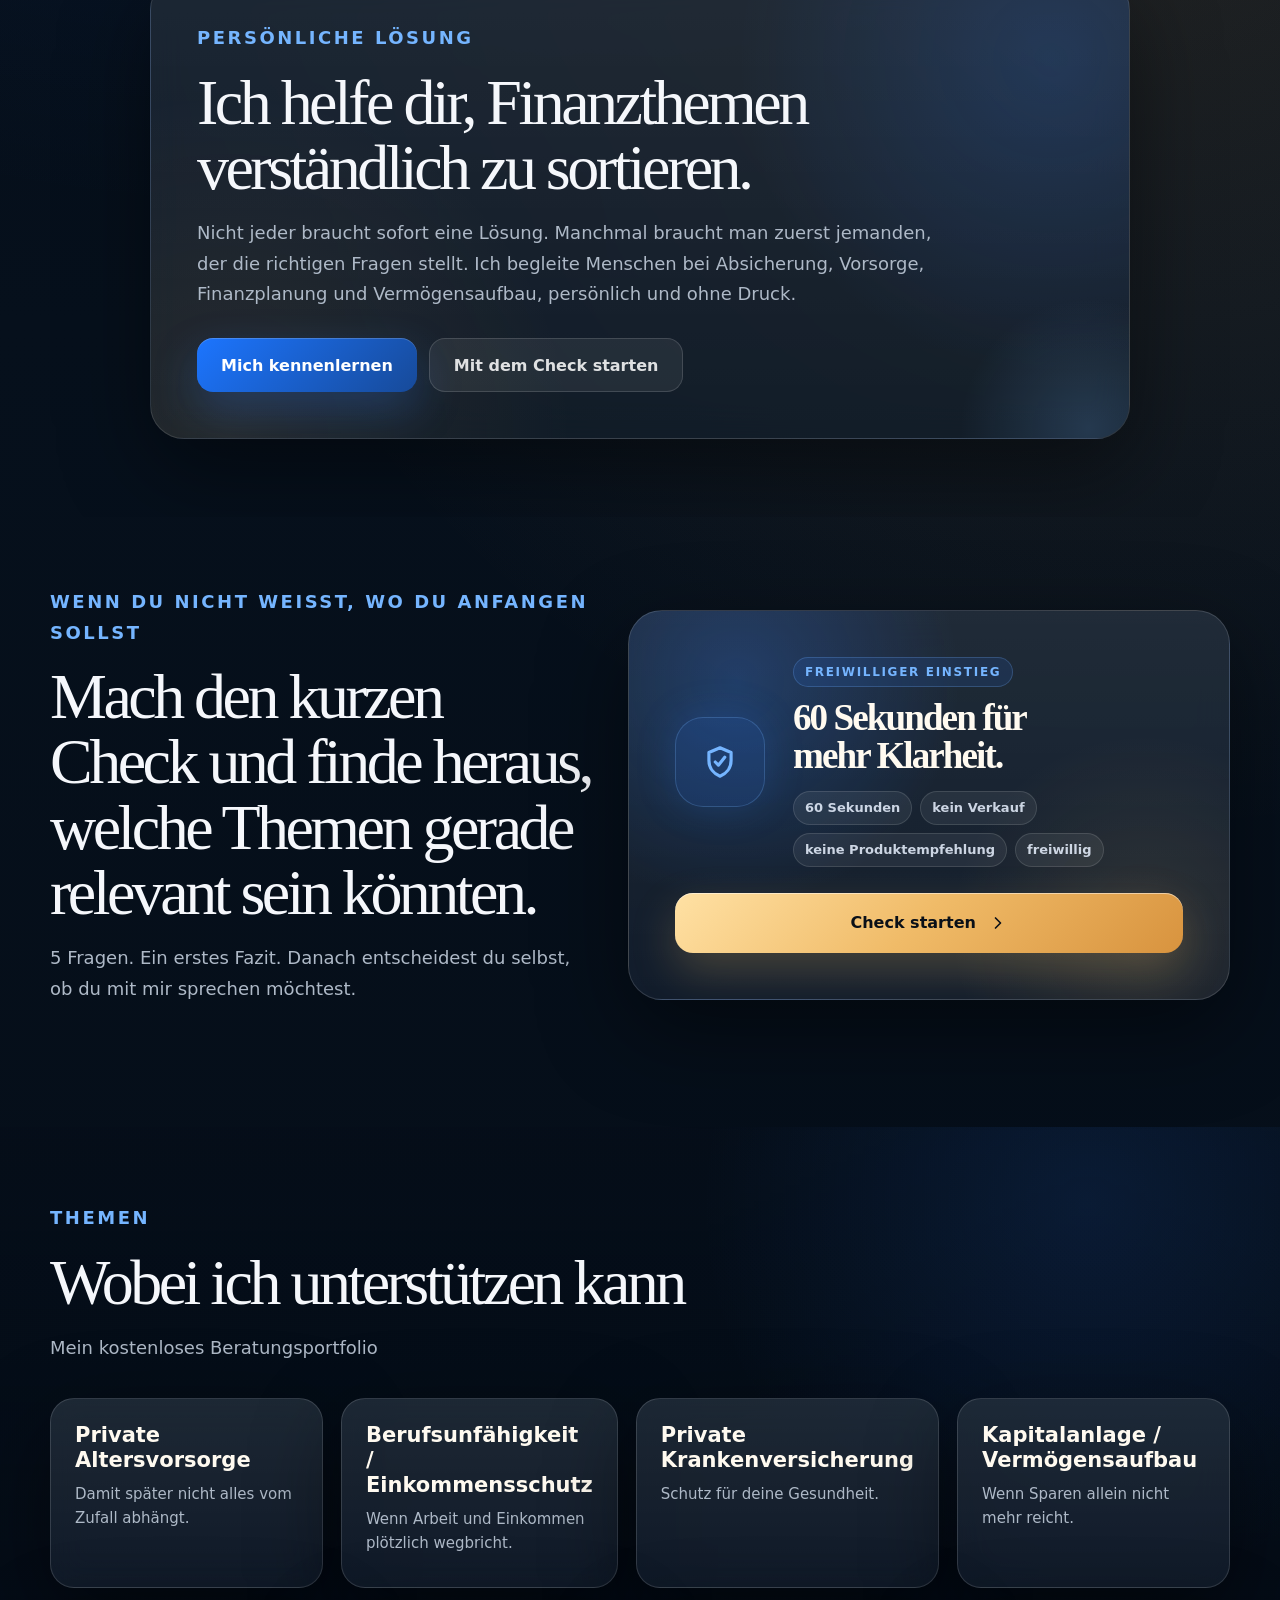
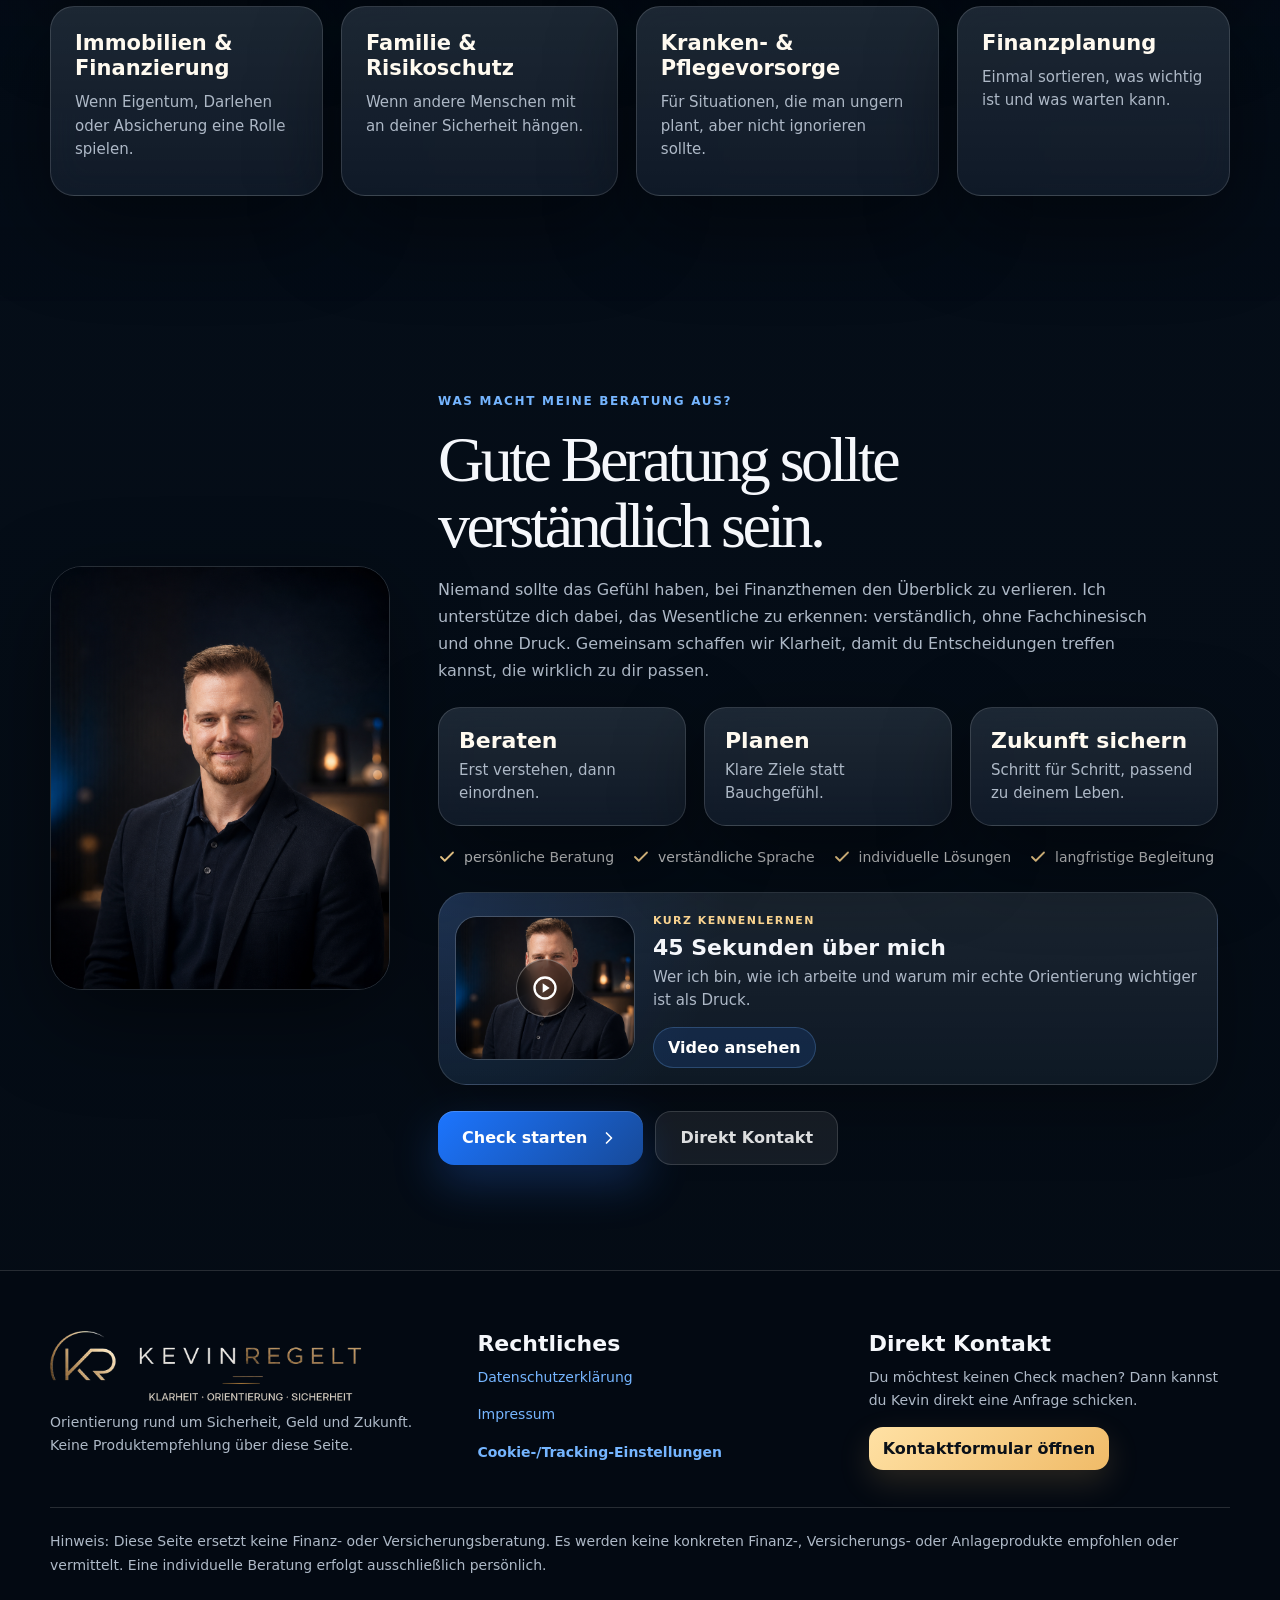
==== commit 6c7299ad: "Add files via upload" ====
--- a/index.html
+++ b/index.html
@@ -81,7 +81,7 @@
           <p class="eyebrow">Finanzplanung. Absicherung. Zukunft.</p>
           <h1 id="heroTitle">Du verdienst mehr Klarheit über dein Geld.</h1>
           <p class="hero-text">
-            Alles wird teurer. Zukunft passiert trotzdem. Der kurze Check zeigt dir, auf welche Themen wir einen ehrlichen Blick werfen sollten: Ob es finanzielle Absicherung, Einkommen, Rente oder Vermögensaufbau ist.
+            Alles wird teurer. Der kurze Check zeigt dir, auf welche Themen wir einen ehrlichen Blick werfen sollten: Ob es finanzielle Absicherung, Einkommen, Rente oder Vermögensaufbau ist.
           </p>
           <div class="hero-actions">
             <button class="btn btn-primary btn-big" type="button" data-start-check>
@@ -425,7 +425,7 @@
         </div>
 
         <div class="about-copy reveal">
-          <p class="eyebrow">Wer bin ich?</p>
+          <p class="eyebrow">Was macht meine Beratung aus?</p>
           <h2 id="aboutTitle">Gute Beratung sollte verständlich sein.</h2>
           <p>
             Niemand sollte das Gefühl haben, bei Finanzthemen den Überblick zu verlieren. Ich unterstütze dich dabei, das Wesentliche zu erkennen: verständlich, ohne Fachchinesisch und ohne Druck. Gemeinsam schaffen wir Klarheit, damit du Entscheidungen treffen kannst, die wirklich zu dir passen.
@@ -437,7 +437,7 @@
             </article>
             <article class="value-card">
               <h3>Planen</h3>
-              <p>Klare Ziele statt Bauchgefühl allein.</p>
+              <p>Klare Ziele statt Bauchgefühl.</p>
             </article>
             <article class="value-card">
               <h3>Zukunft sichern</h3>
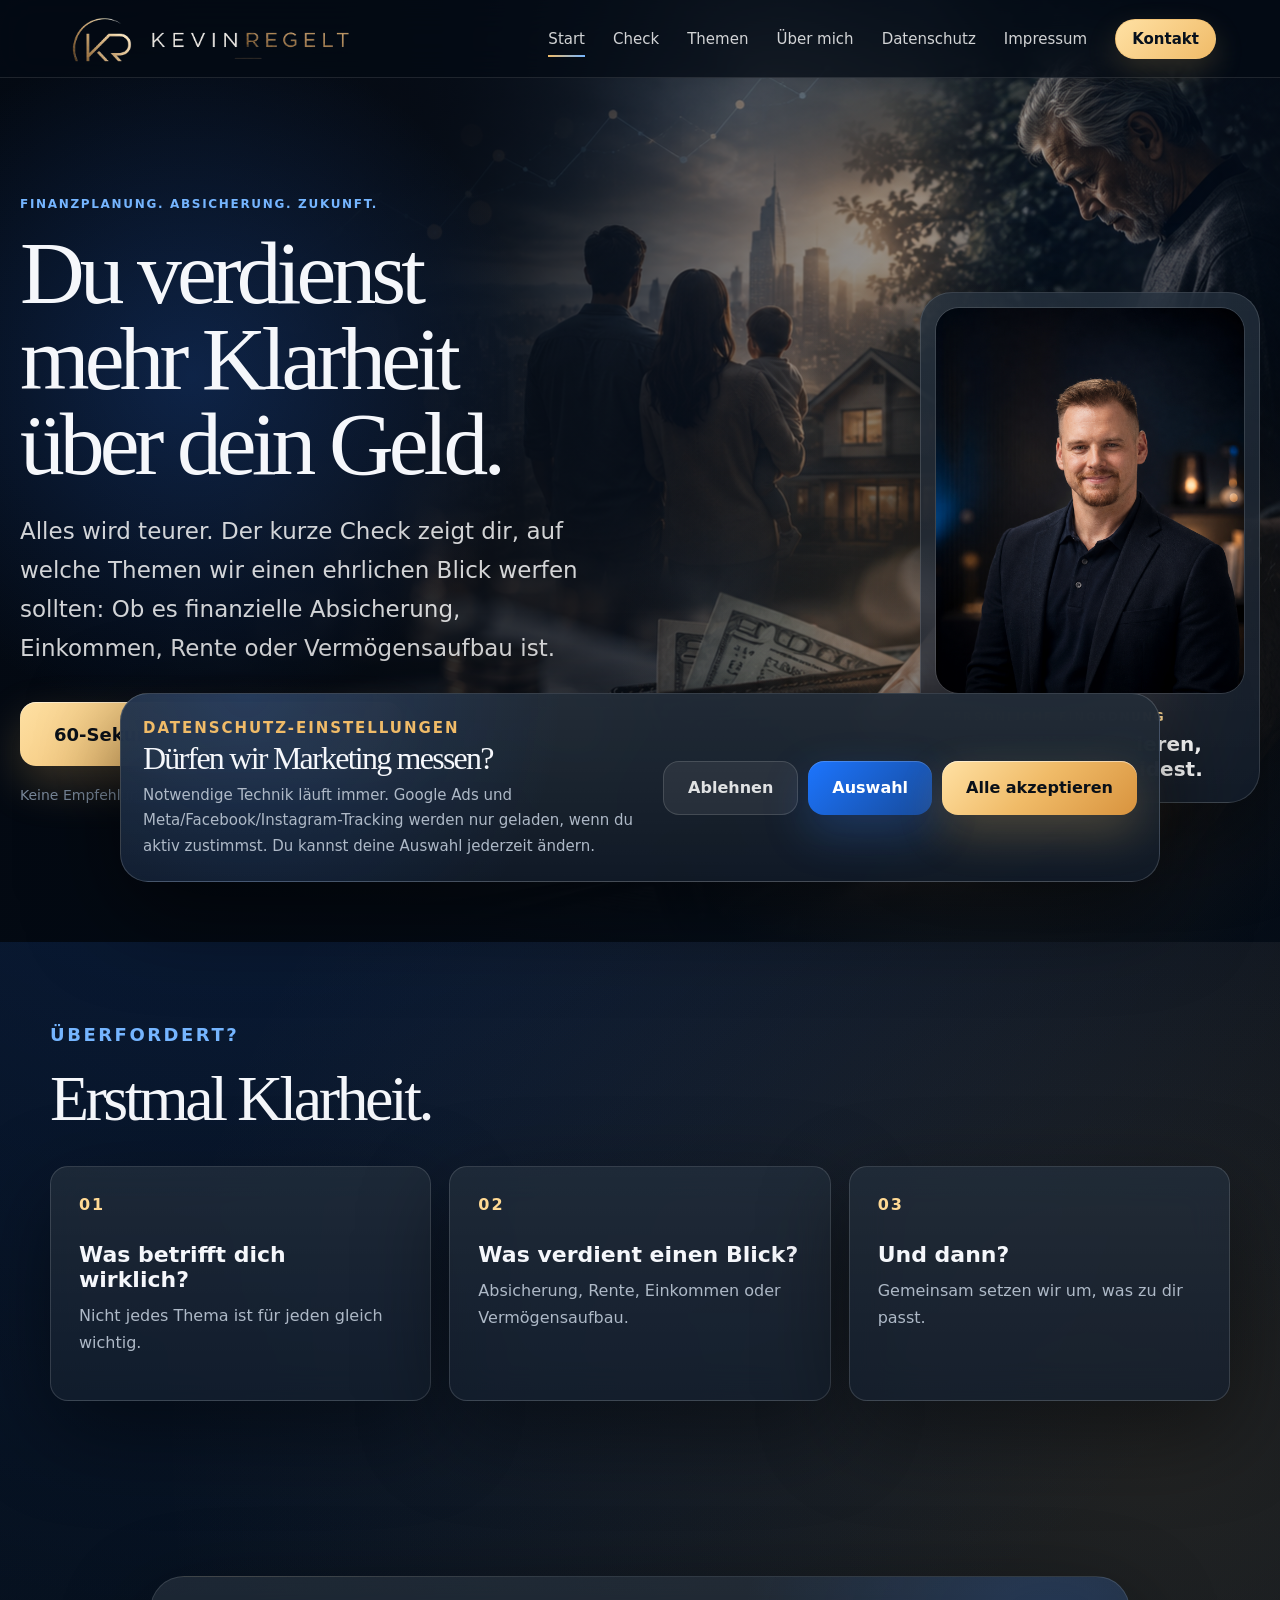
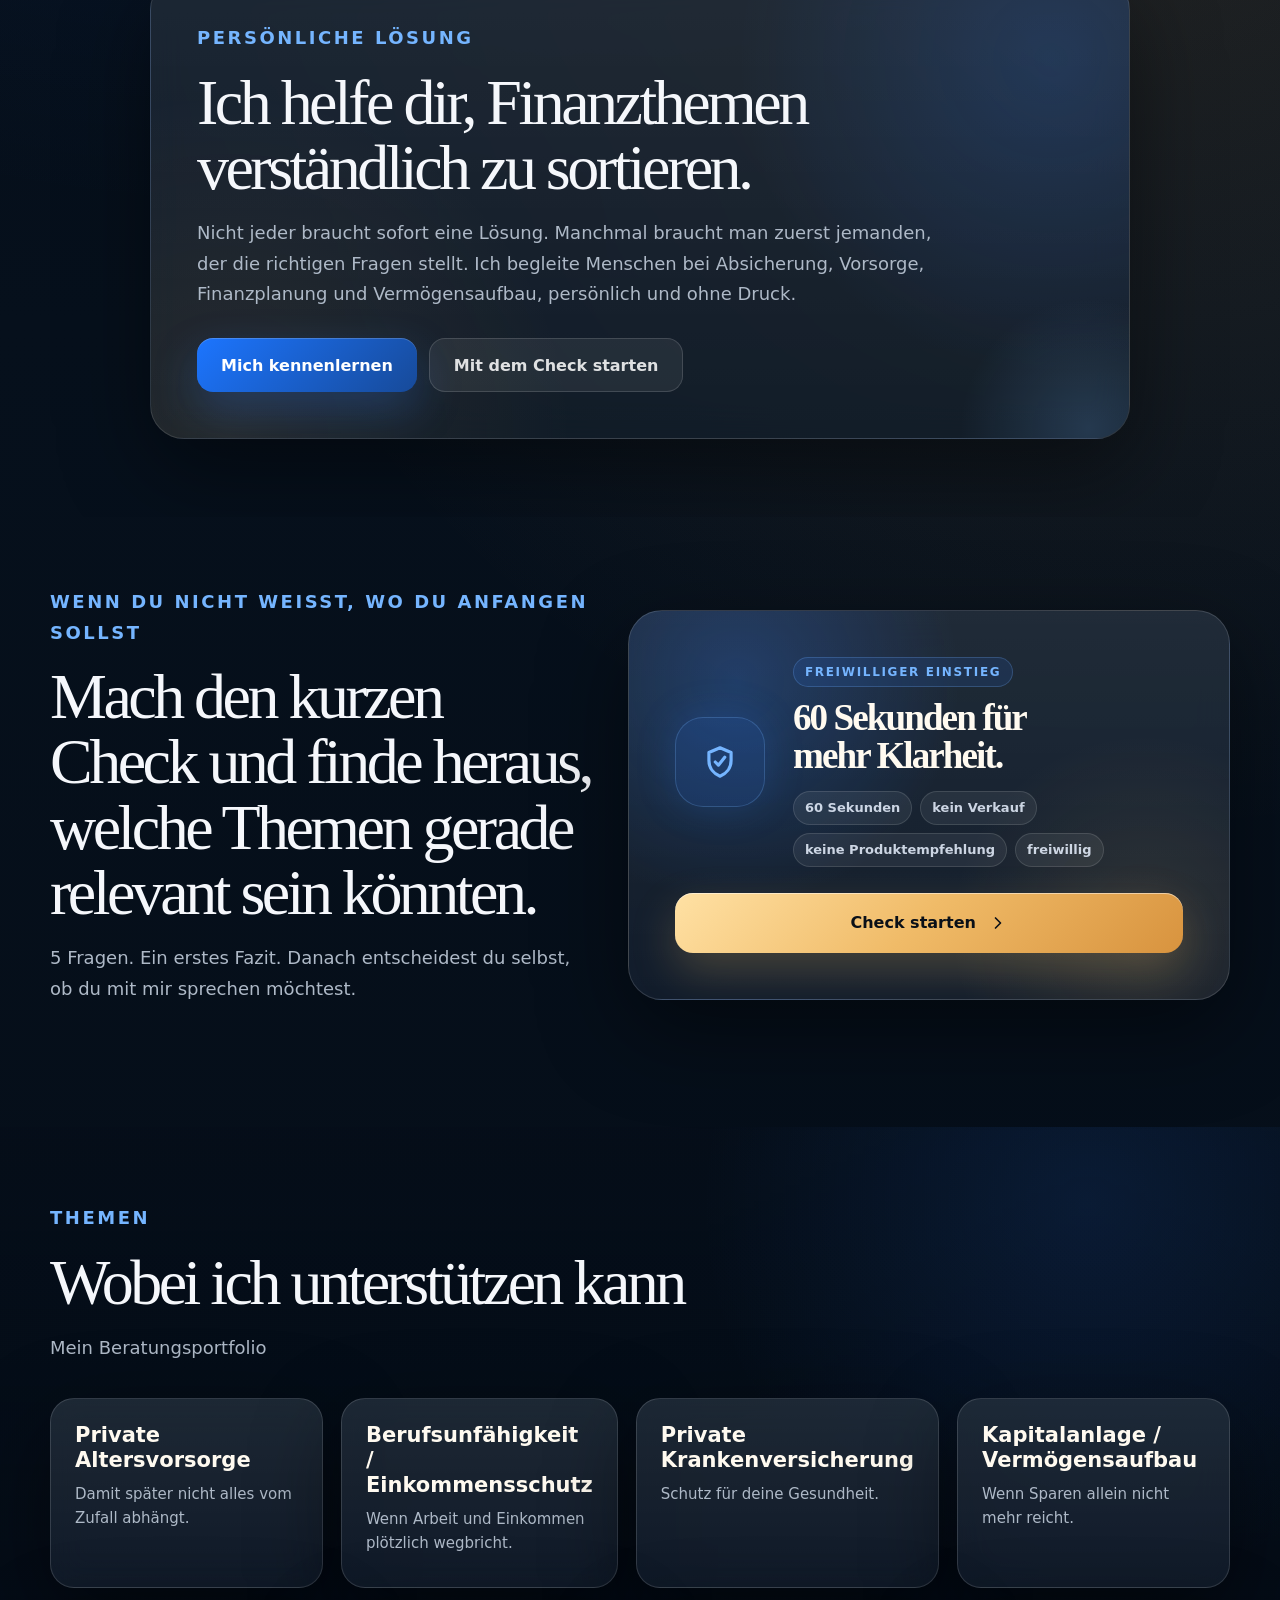
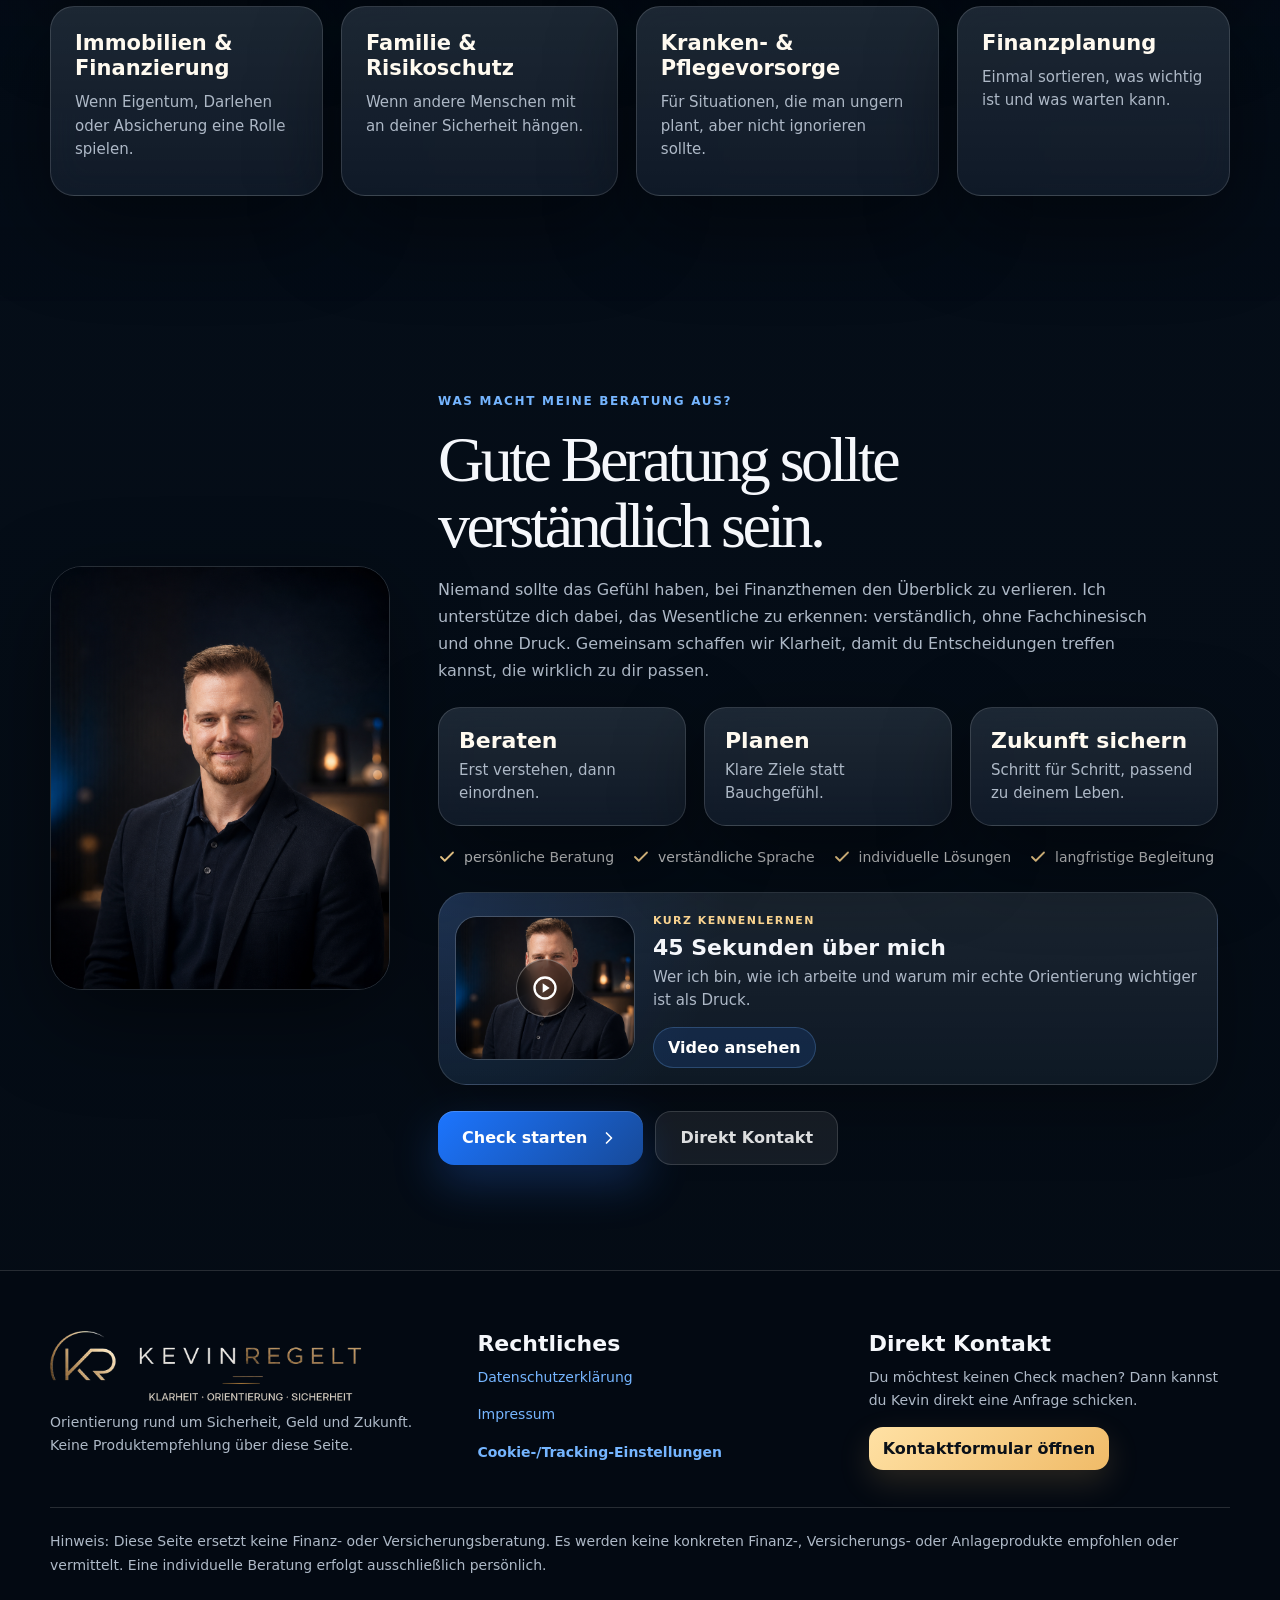
==== commit 230cd08b: "Add files via upload" ====
--- a/index.html
+++ b/index.html
@@ -7,7 +7,7 @@
   <meta name="description" content="Kurzer, unverbindlicher Check für erste Orientierung rund um Sicherheit, Geld und Zukunft. Keine Produktempfehlung. Keine Beratung über diese Seite." />
 
   <!-- Die CSS-Datei steuert das komplette Aussehen der Seite. -->
-  <link rel="stylesheet" href="style.css?v=mobile-hero-fix-20260630-2" />
+  <link rel="stylesheet" href="style.css?v=mobile-hero-fix-reset-20260630-3" />
 </head>
 <body>
   <!-- Kleine SVG-Icons werden hier unsichtbar definiert und später per <use> benutzt. Keine externe Library nötig. -->
@@ -194,7 +194,7 @@
           <p class="eyebrow">Themen</p>
           <h2 id="topicsTitle">Wobei ich unterstützen kann</h2>
           <p>
-            Mein kostenloses Beratungsportfolio
+            Mein Beratungsportfolio
           </p>
         </div>
 
--- a/style.css
+++ b/style.css
@@ -3962,3 +3962,253 @@
     max-width: min(178px, calc(100vw - 82px));
   }
 }
+
+/* =========================================================
+   FINALER MANUELLER MOBILE-HERO-FIX
+   ---------------------------------------------------------
+   Desktop bleibt unverändert.
+   Mobil wird die Hero-Person-Card vollständig ausgeblendet.
+   Hero-Inhalt sitzt mobil deutlich höher.
+   ========================================================= */
+
+@media (max-width: 980px) {
+  .hero-hybrid {
+    min-height: auto !important;
+  }
+
+  .hero {
+    min-height: auto !important;
+    align-items: flex-start !important;
+    padding: calc(var(--header-height) + 14px) 0 46px !important;
+  }
+
+  .hero-grid-hybrid {
+    grid-template-columns: 1fr !important;
+    gap: 0 !important;
+  }
+
+  .hero-copy {
+    padding: 56px 0 16px !important;
+  }
+
+  .hero-person-card {
+    display: none !important;
+  }
+}
+
+@media (max-width: 640px) {
+  .hero {
+    padding: calc(var(--header-height) + 8px) 0 42px !important;
+    background-position: 66% top;
+  }
+
+  .hero-copy {
+    padding: 42px 0 14px !important;
+  }
+
+  .hero-hybrid {
+    padding-bottom: 42px !important;
+  }
+}
+
+@media (max-width: 430px) {
+  .hero-copy {
+    padding-top: 34px !important;
+  }
+}
+
+@media (max-width: 359px) {
+  .hero-copy {
+    padding-top: 30px !important;
+  }
+}
+
+/* =========================================================
+   FINALER MANUELLER CHECK-BUTTON-FIX MOBIL - FEINSCHLIFF
+   ---------------------------------------------------------
+   Mobil: Titel oben, Icon mittig, Erklärung darunter.
+   Keine Icon-Spalte links.
+   Keine hässliche automatische Worttrennung.
+   Desktop bleibt unverändert.
+   ========================================================= */
+
+@media (max-width: 640px) {
+  .check-stage .answers-grid,
+  .check-stage .answer-count-6 .answers-grid {
+    grid-template-columns: repeat(2, minmax(0, 1fr)) !important;
+    align-content: start !important;
+    gap: 9px !important;
+  }
+
+  .check-stage .answer-button,
+  .check-stage .answer-count-6 .answer-button {
+    display: grid !important;
+    grid-template-columns: 1fr !important;
+    grid-template-rows: auto auto auto !important;
+    align-content: start !important;
+    justify-items: center !important;
+    text-align: center !important;
+    min-height: 128px !important;
+    padding: 14px 10px !important;
+    gap: 8px !important;
+    border-radius: 18px !important;
+  }
+
+  .check-stage .answer-text,
+  .check-stage .answer-count-6 .answer-text {
+    display: contents !important;
+  }
+
+  .check-stage .answer-text strong,
+  .check-stage .answer-count-6 .answer-text strong {
+    grid-column: 1 !important;
+    grid-row: 1 !important;
+    width: 100% !important;
+    max-width: 100% !important;
+    text-align: center !important;
+    font-size: clamp(15px, 3.95vw, 17px) !important;
+    line-height: 1.18 !important;
+    letter-spacing: -0.02em !important;
+
+    /* Wichtig: keine hässliche Silbentrennung */
+    hyphens: none !important;
+    -webkit-hyphens: none !important;
+    -ms-hyphens: none !important;
+    word-break: normal !important;
+    overflow-wrap: normal !important;
+    white-space: normal !important;
+  }
+
+  .answer-emoji,
+  .check-stage .answer-count-6 .answer-emoji {
+    grid-column: 1 !important;
+    grid-row: 2 !important;
+    justify-self: center !important;
+    align-self: center !important;
+    width: 34px !important;
+    height: 34px !important;
+    border-radius: 13px !important;
+    font-size: 17px !important;
+    margin: 0 auto !important;
+  }
+
+  .check-stage .answer-text small,
+  .check-stage .answer-count-6 .answer-text small {
+    grid-column: 1 !important;
+    grid-row: 3 !important;
+    display: block !important;
+    width: 100% !important;
+    max-width: 100% !important;
+    text-align: center !important;
+    font-size: 11.2px !important;
+    line-height: 1.24 !important;
+
+    hyphens: none !important;
+    -webkit-hyphens: none !important;
+    -ms-hyphens: none !important;
+    word-break: normal !important;
+    overflow-wrap: normal !important;
+    white-space: normal !important;
+  }
+
+  .check-stage .answer-arrow {
+    display: none !important;
+  }
+}
+
+@media (max-width: 430px) {
+  .check-stage .answer-button,
+  .check-stage .answer-count-6 .answer-button {
+    min-height: 126px !important;
+    padding: 13px 8px !important;
+    gap: 7px !important;
+  }
+
+  .check-stage .answer-text strong,
+  .check-stage .answer-count-6 .answer-text strong {
+    font-size: clamp(14.4px, 3.85vw, 16px) !important;
+    line-height: 1.18 !important;
+
+    hyphens: none !important;
+    -webkit-hyphens: none !important;
+    -ms-hyphens: none !important;
+    word-break: normal !important;
+    overflow-wrap: normal !important;
+  }
+
+  .check-stage .answer-text small,
+  .check-stage .answer-count-6 .answer-text small {
+    font-size: 10.9px !important;
+    line-height: 1.22 !important;
+
+    hyphens: none !important;
+    -webkit-hyphens: none !important;
+    -ms-hyphens: none !important;
+    word-break: normal !important;
+    overflow-wrap: normal !important;
+  }
+
+  .answer-emoji,
+  .check-stage .answer-count-6 .answer-emoji {
+    width: 32px !important;
+    height: 32px !important;
+    font-size: 16px !important;
+  }
+}
+
+@media (max-width: 359px) {
+  .check-stage .answers-grid,
+  .check-stage .answer-count-6 .answers-grid {
+    grid-template-columns: 1fr !important;
+  }
+
+  .check-stage .answer-button,
+  .check-stage .answer-count-6 .answer-button {
+    grid-template-columns: 1fr !important;
+    min-height: 104px !important;
+    padding: 12px 10px !important;
+  }
+
+  .check-stage .answer-text strong,
+  .check-stage .answer-count-6 .answer-text strong {
+    font-size: 14.5px !important;
+    hyphens: none !important;
+    -webkit-hyphens: none !important;
+    -ms-hyphens: none !important;
+    word-break: normal !important;
+    overflow-wrap: normal !important;
+  }
+}
+
+@media (max-height: 610px) and (max-width: 640px) {
+  .check-stage .question-area {
+    overflow-y: auto !important;
+  }
+
+  .check-stage .answer-button,
+  .check-stage .answer-count-6 .answer-button {
+    grid-template-columns: 1fr !important;
+    min-height: 108px !important;
+    padding: 10px 8px !important;
+    gap: 6px !important;
+  }
+
+  .check-stage .answer-text strong,
+  .check-stage .answer-count-6 .answer-text strong {
+    hyphens: none !important;
+    -webkit-hyphens: none !important;
+    -ms-hyphens: none !important;
+    word-break: normal !important;
+    overflow-wrap: normal !important;
+  }
+
+  .check-stage .answer-text small,
+  .check-stage .answer-count-6 .answer-text small {
+    display: block !important;
+    hyphens: none !important;
+    -webkit-hyphens: none !important;
+    -ms-hyphens: none !important;
+    word-break: normal !important;
+    overflow-wrap: normal !important;
+  }
+}
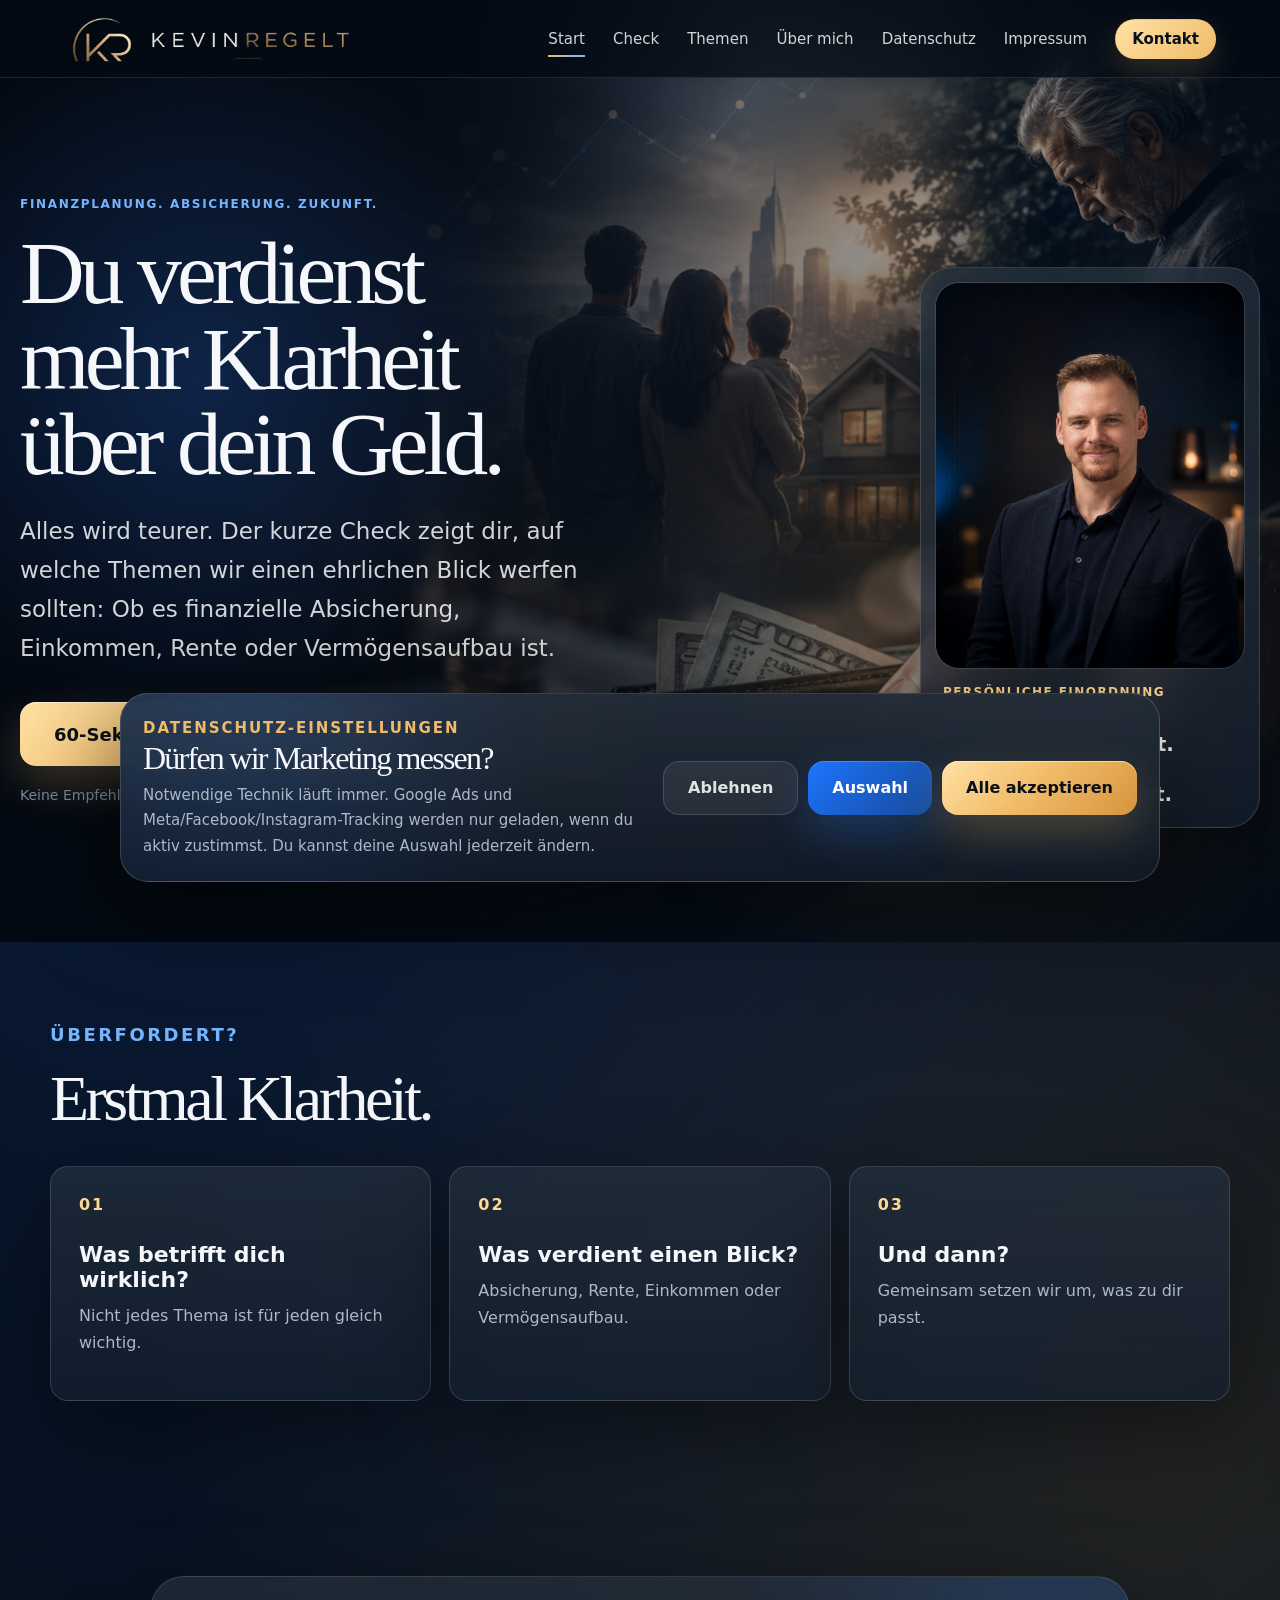
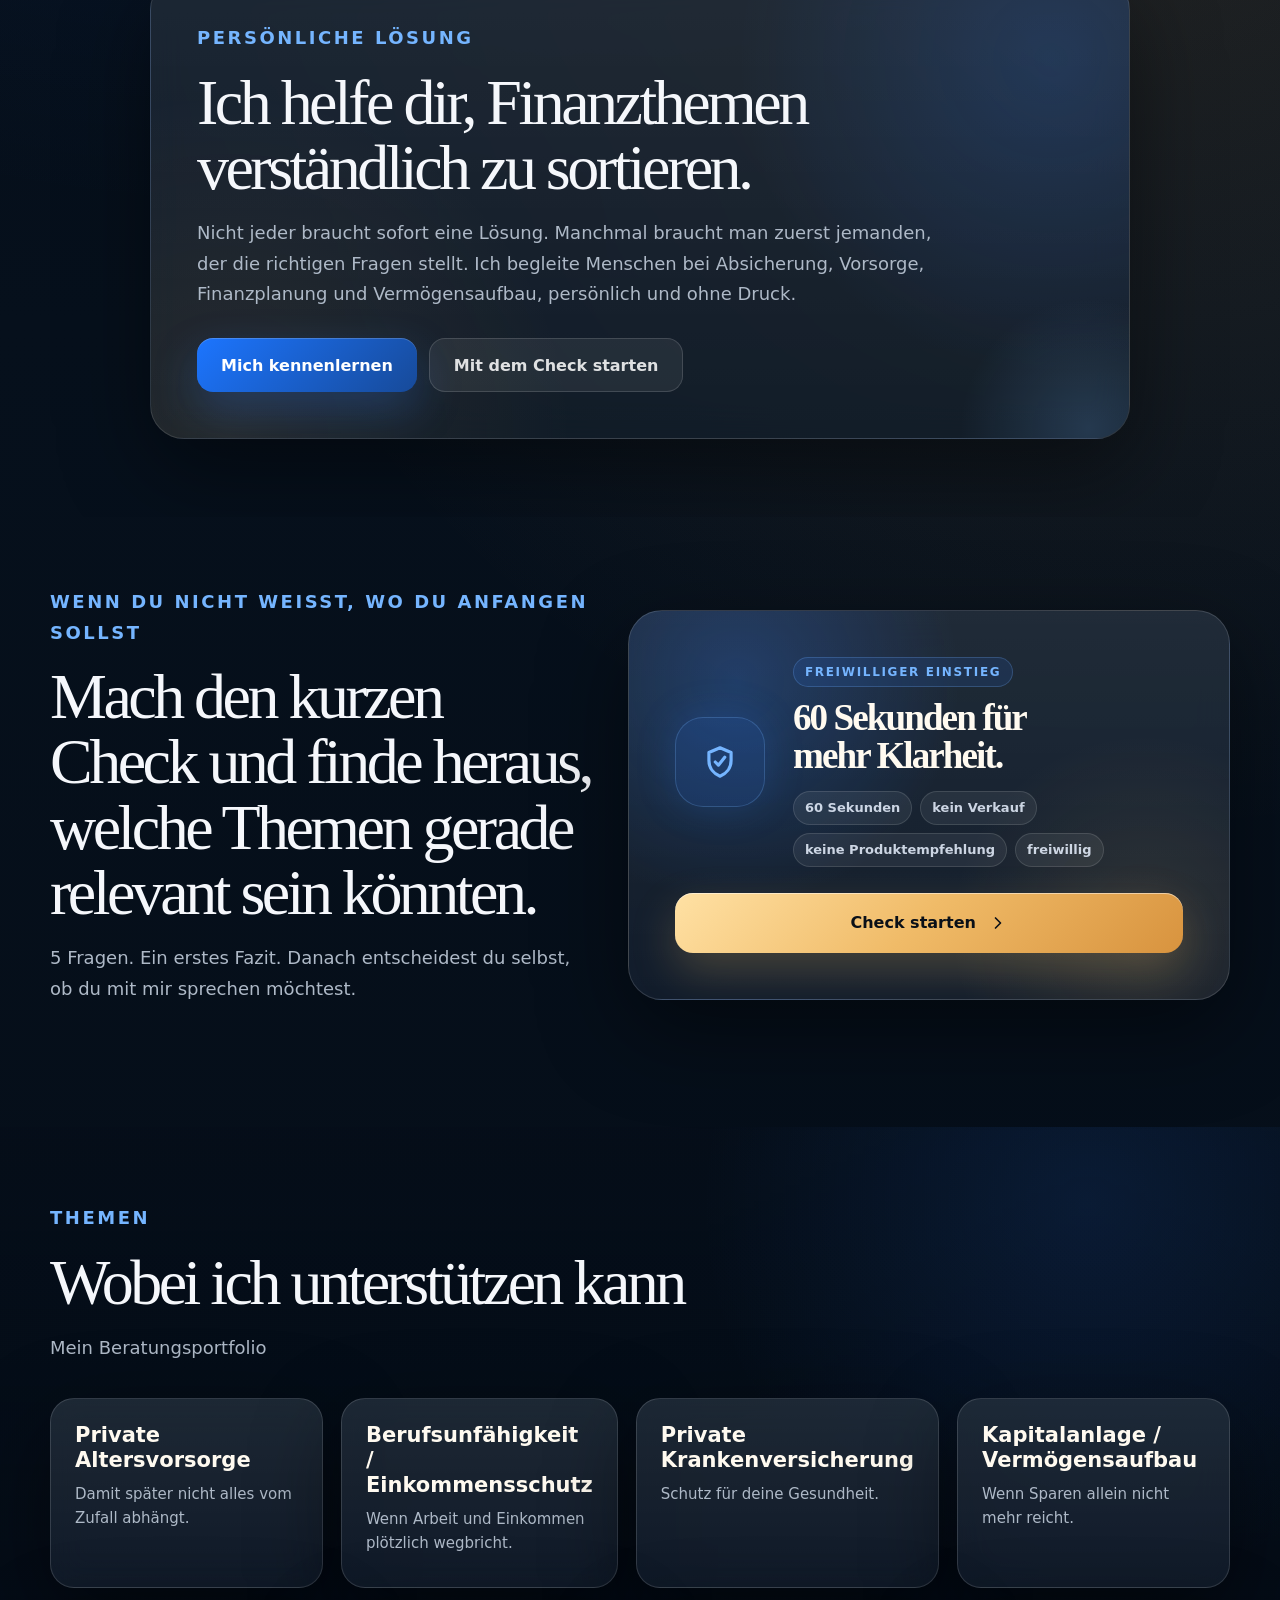
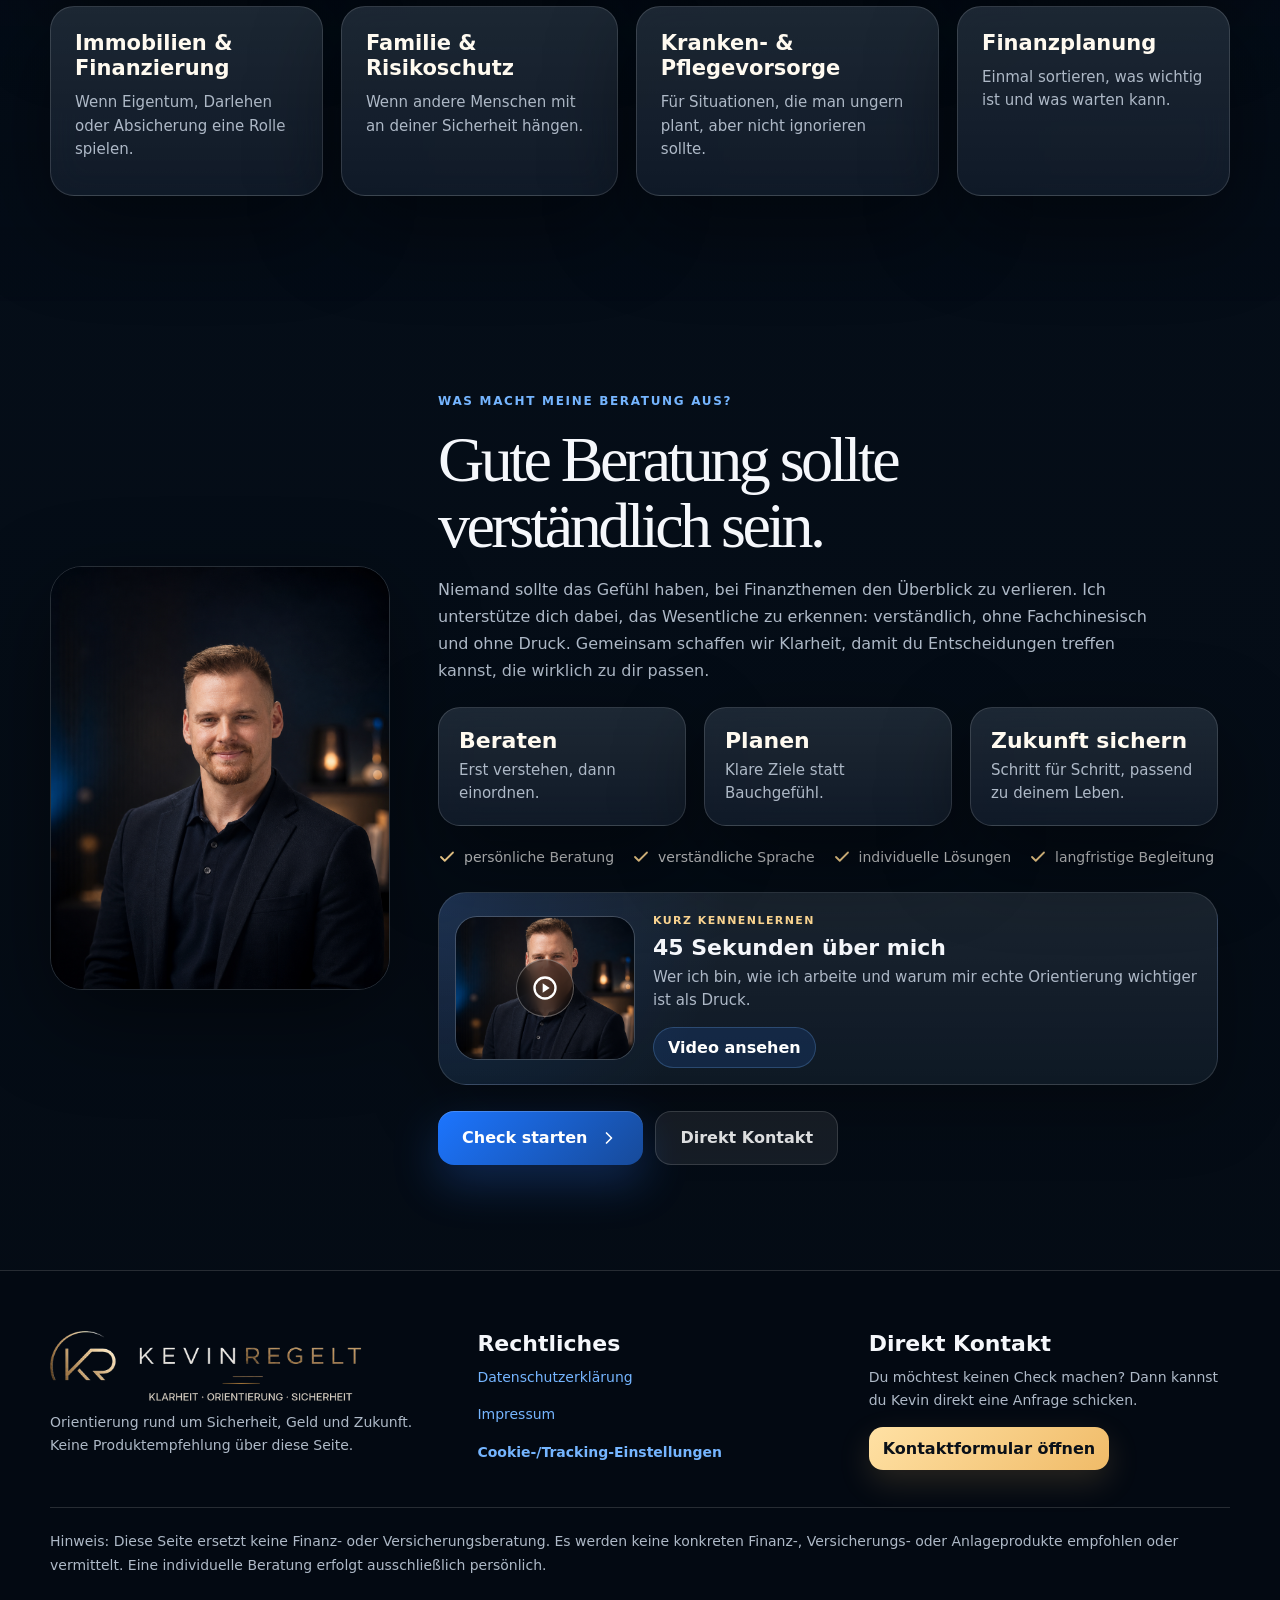
==== commit 1dcd114c: "Add files via upload" ====
--- a/index.html
+++ b/index.html
@@ -99,7 +99,7 @@
           </div>
           <div class="hero-person-copy">
             <span>Persönliche Einordnung</span>
-            <strong>Verständlich sortieren, bevor du entscheidest.</strong>
+            <strong>Versicherungen verständlich erklärt. Damit du sicher entscheiden kannst.</strong>
           </div>
         </aside>
       </div>
--- a/style.css
+++ b/style.css
@@ -1541,6 +1541,7 @@
   max-width: 820px;
   margin: 0;
   color: #fffaf0;
+  font-family: Inter, ui-sans-serif, system-ui, -apple-system, BlinkMacSystemFont, "Segoe UI", Arial, sans-serif;
   font-size: clamp(28px, 4vw, 46px);
   line-height: 0.98;
   letter-spacing: -0.055em;
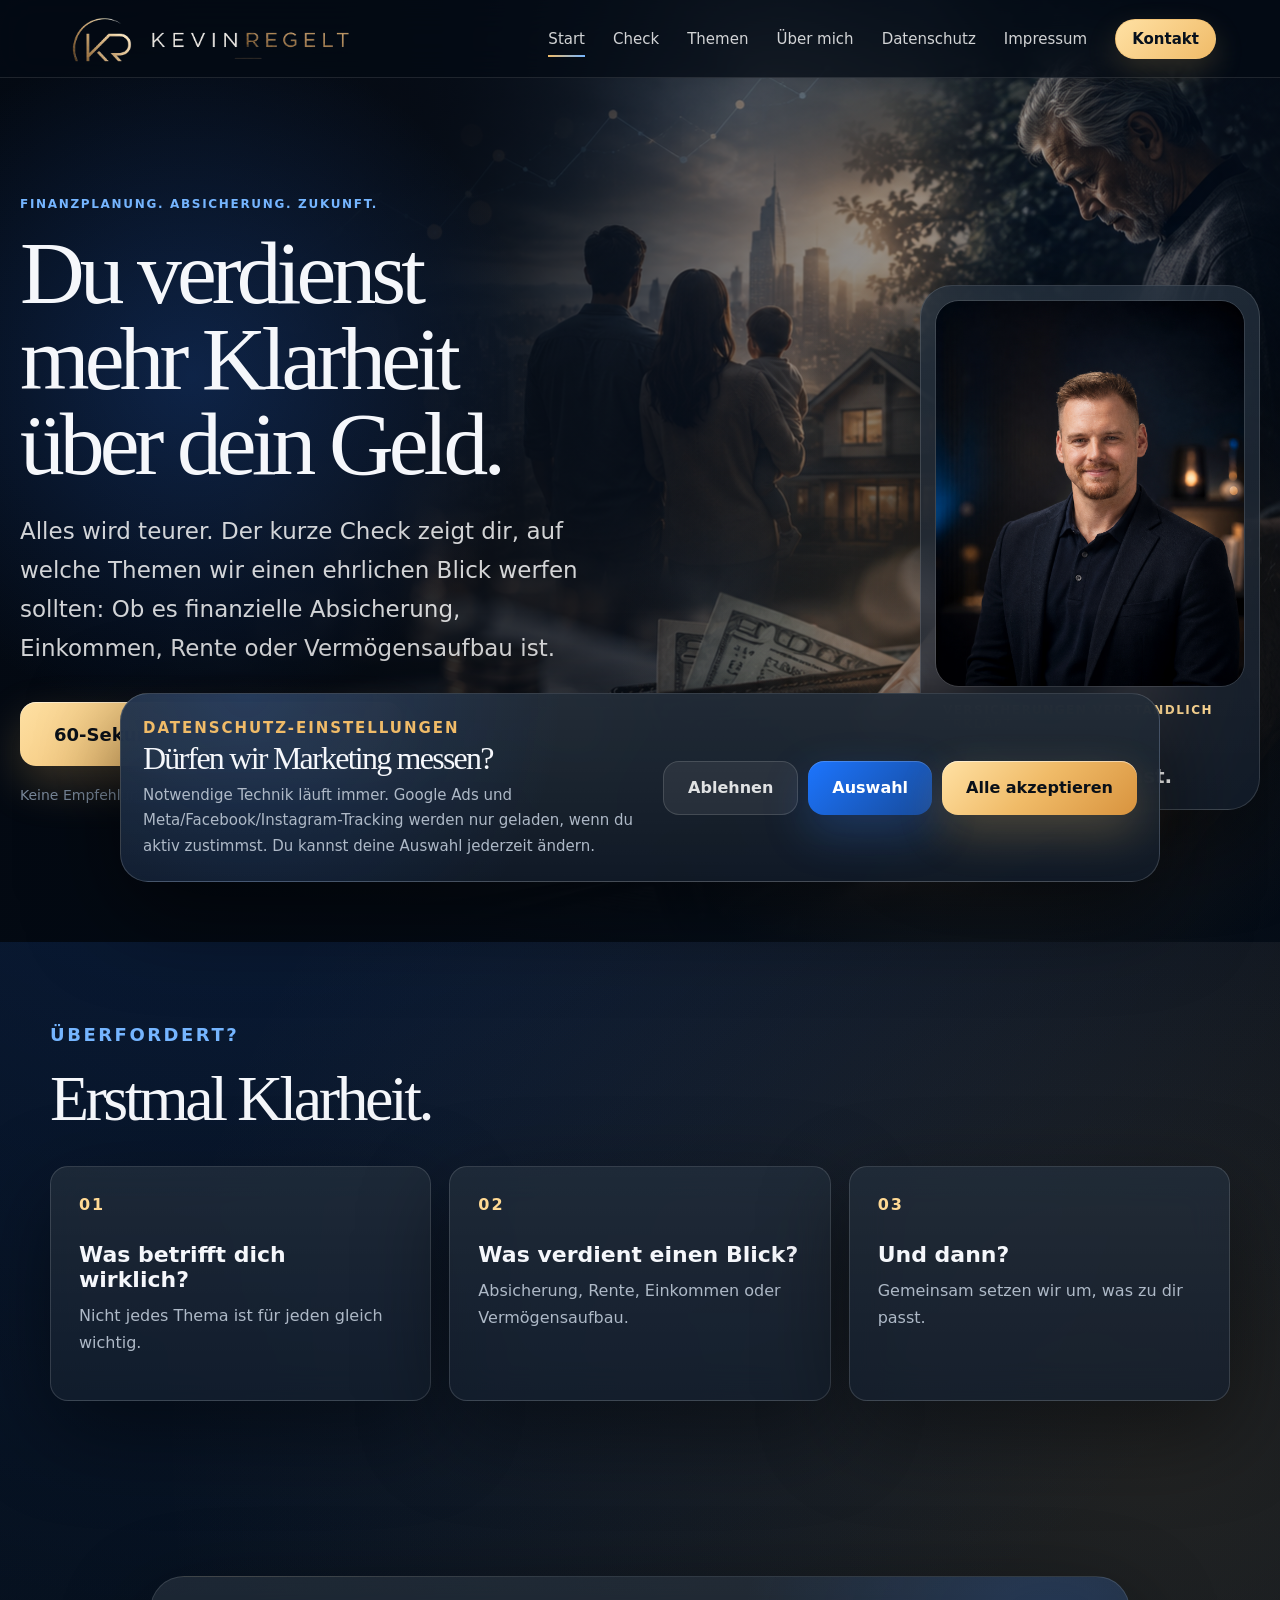
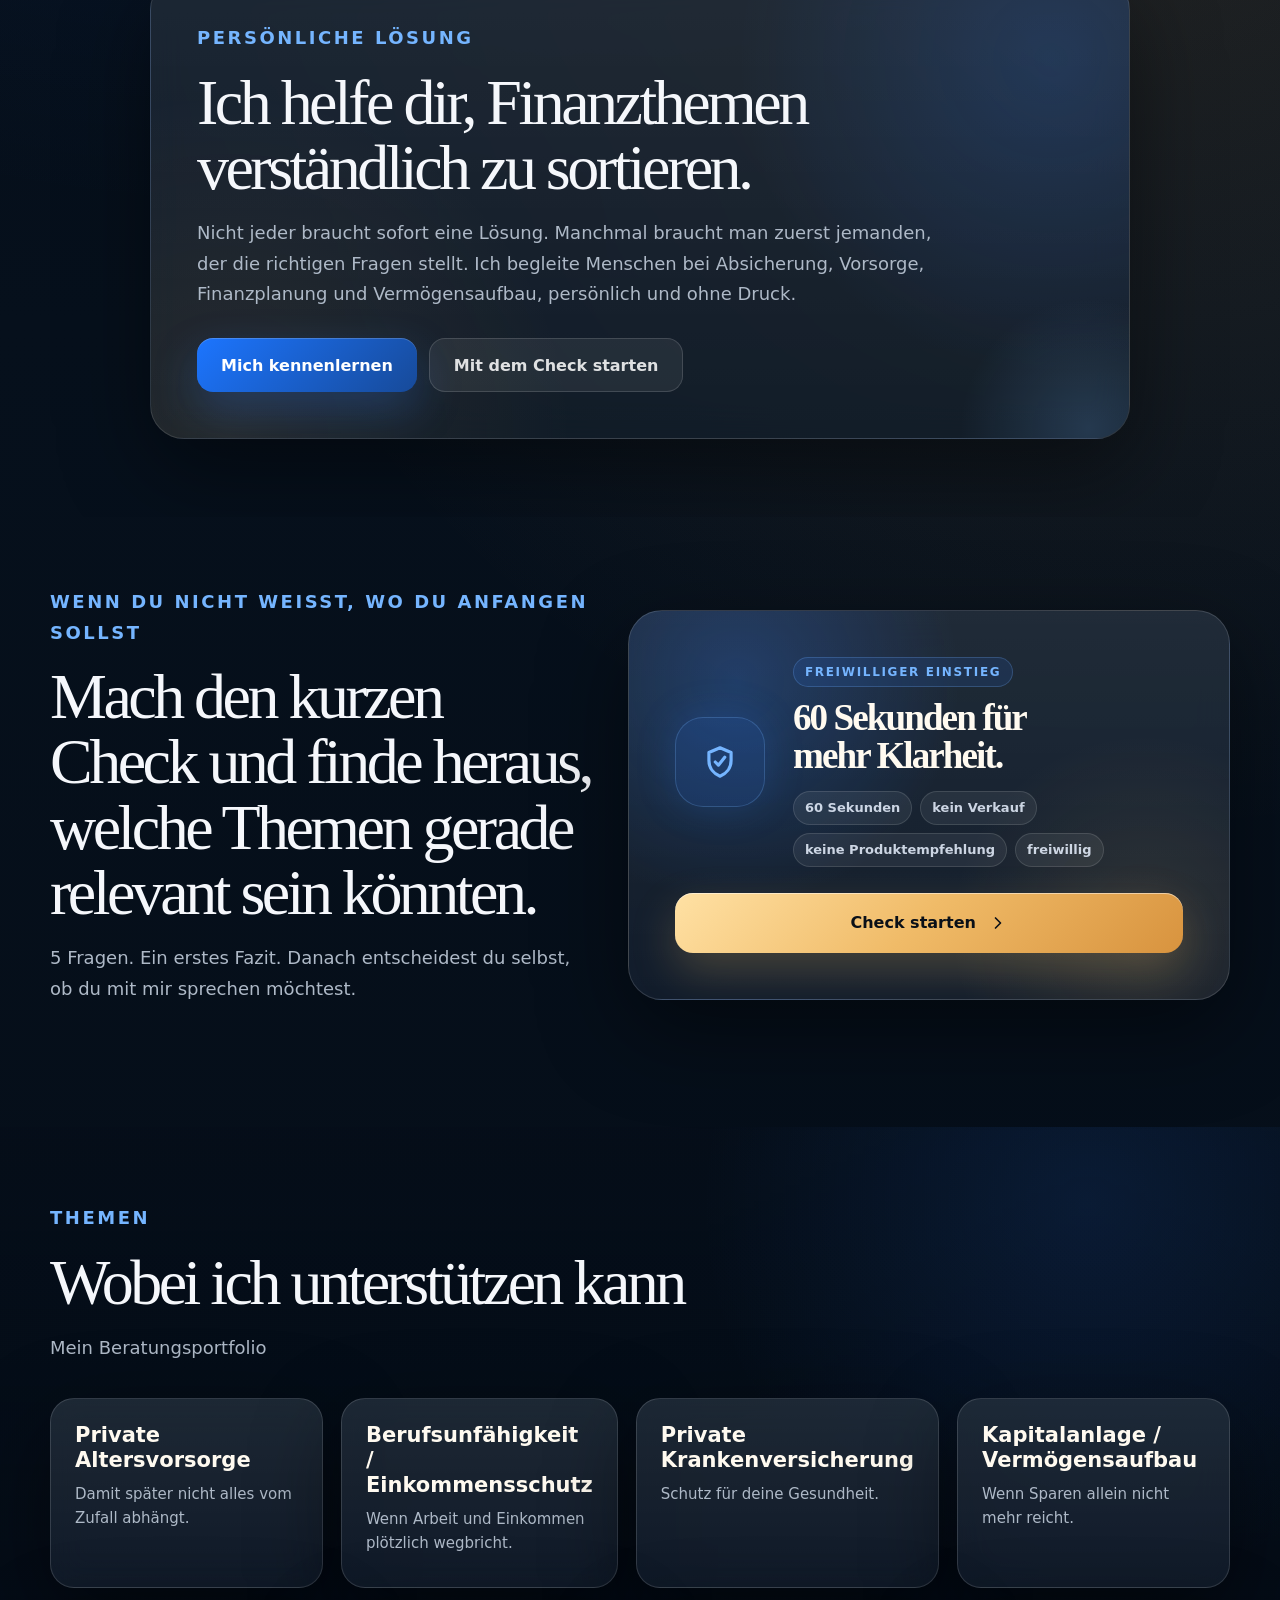
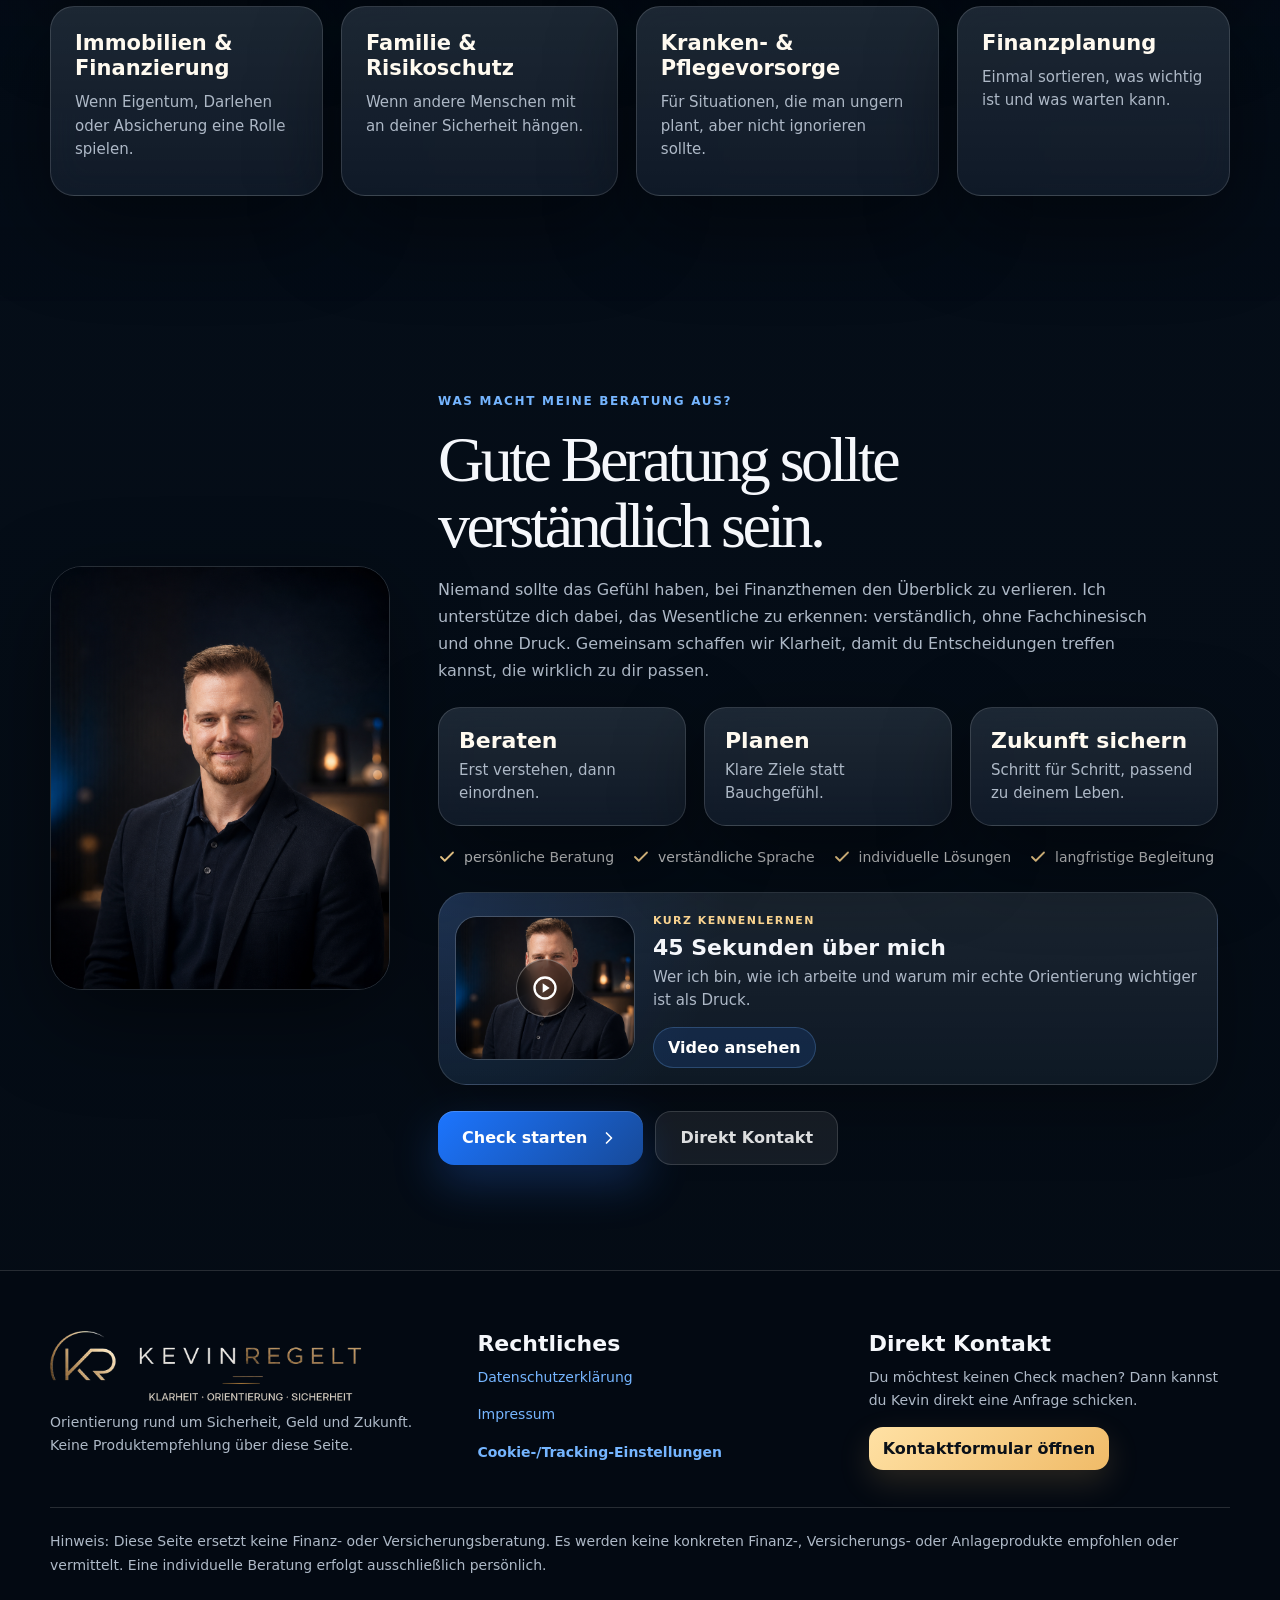
==== commit c524d257: "Add files via upload" ====
--- a/index.html
+++ b/index.html
@@ -98,8 +98,8 @@
             <img src="assets/kevin-portrait.png" alt="Kevin" />
           </div>
           <div class="hero-person-copy">
-            <span>Persönliche Einordnung</span>
-            <strong>Versicherungen verständlich erklärt. Damit du sicher entscheiden kannst.</strong>
+            <span>Versicherungen verständlich erklärt.</span>
+            <strong>Damit du sicher entscheiden kannst.</strong>
           </div>
         </aside>
       </div>
